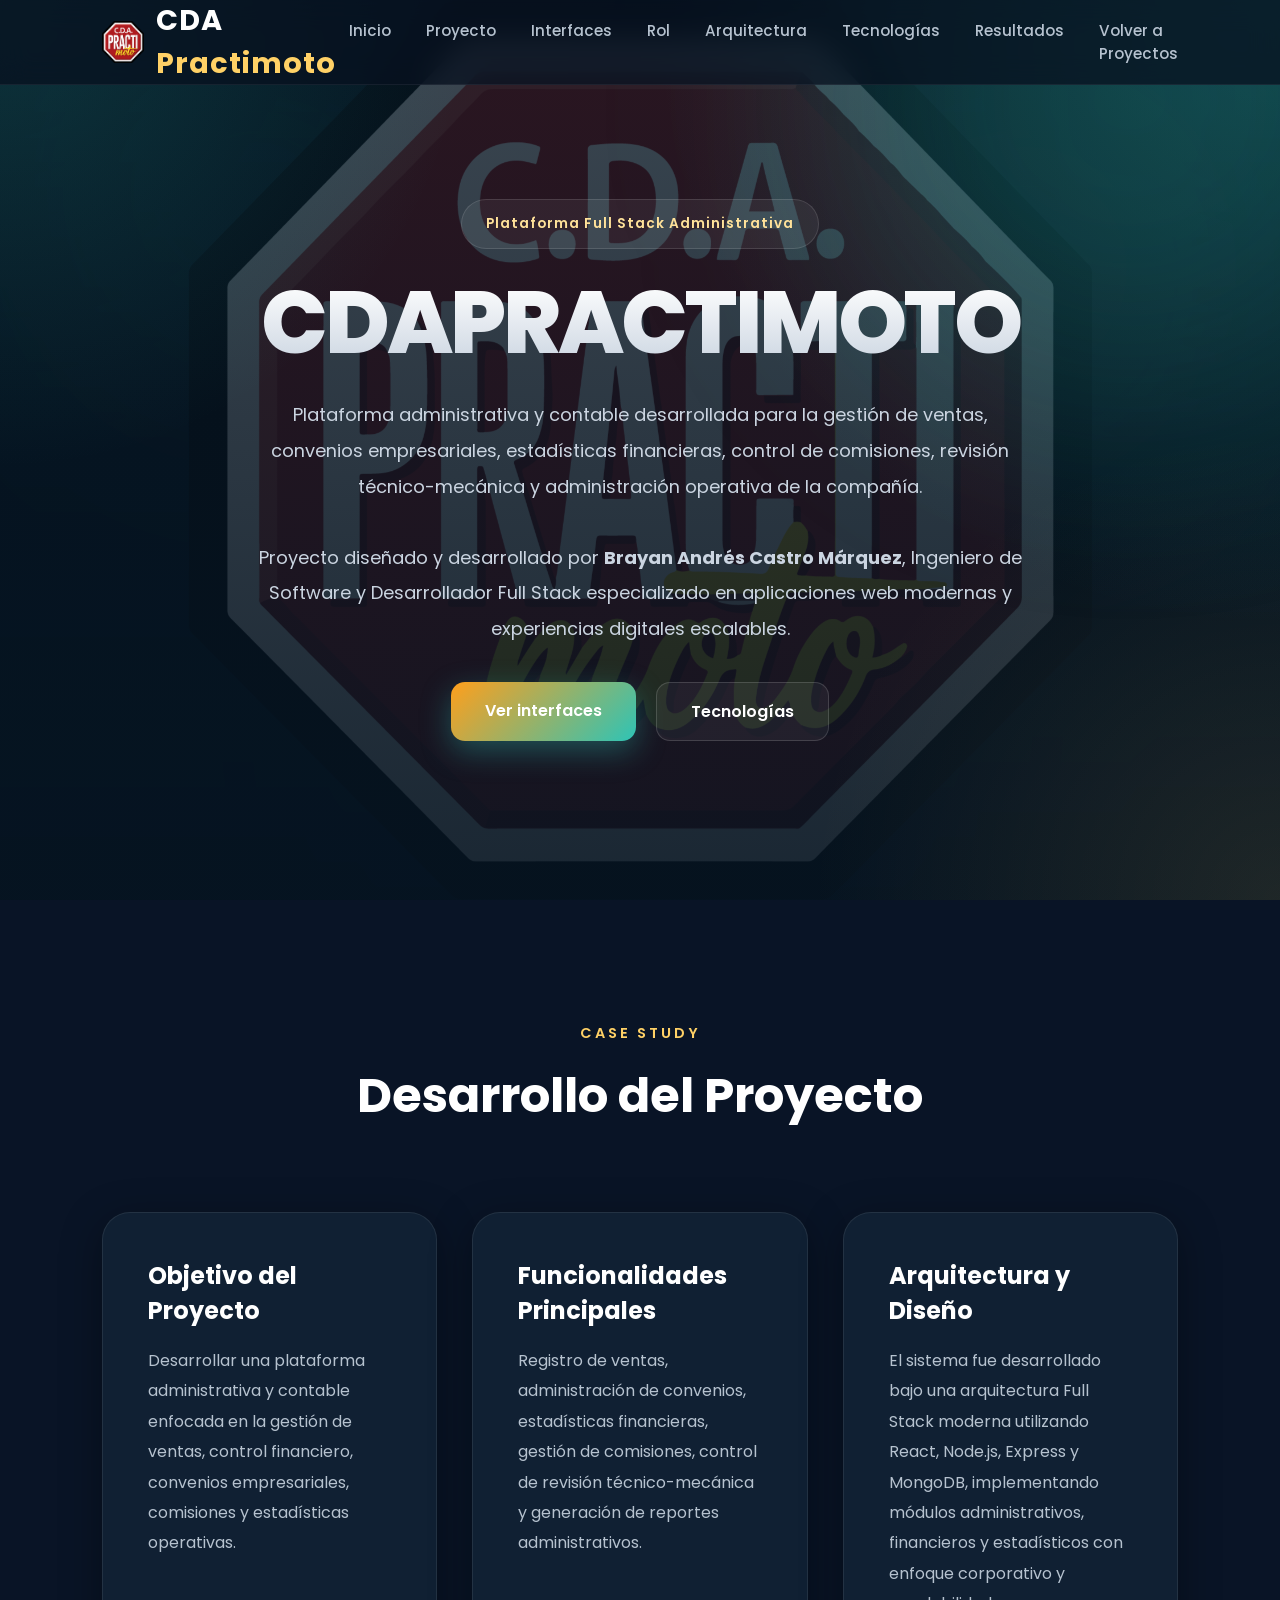
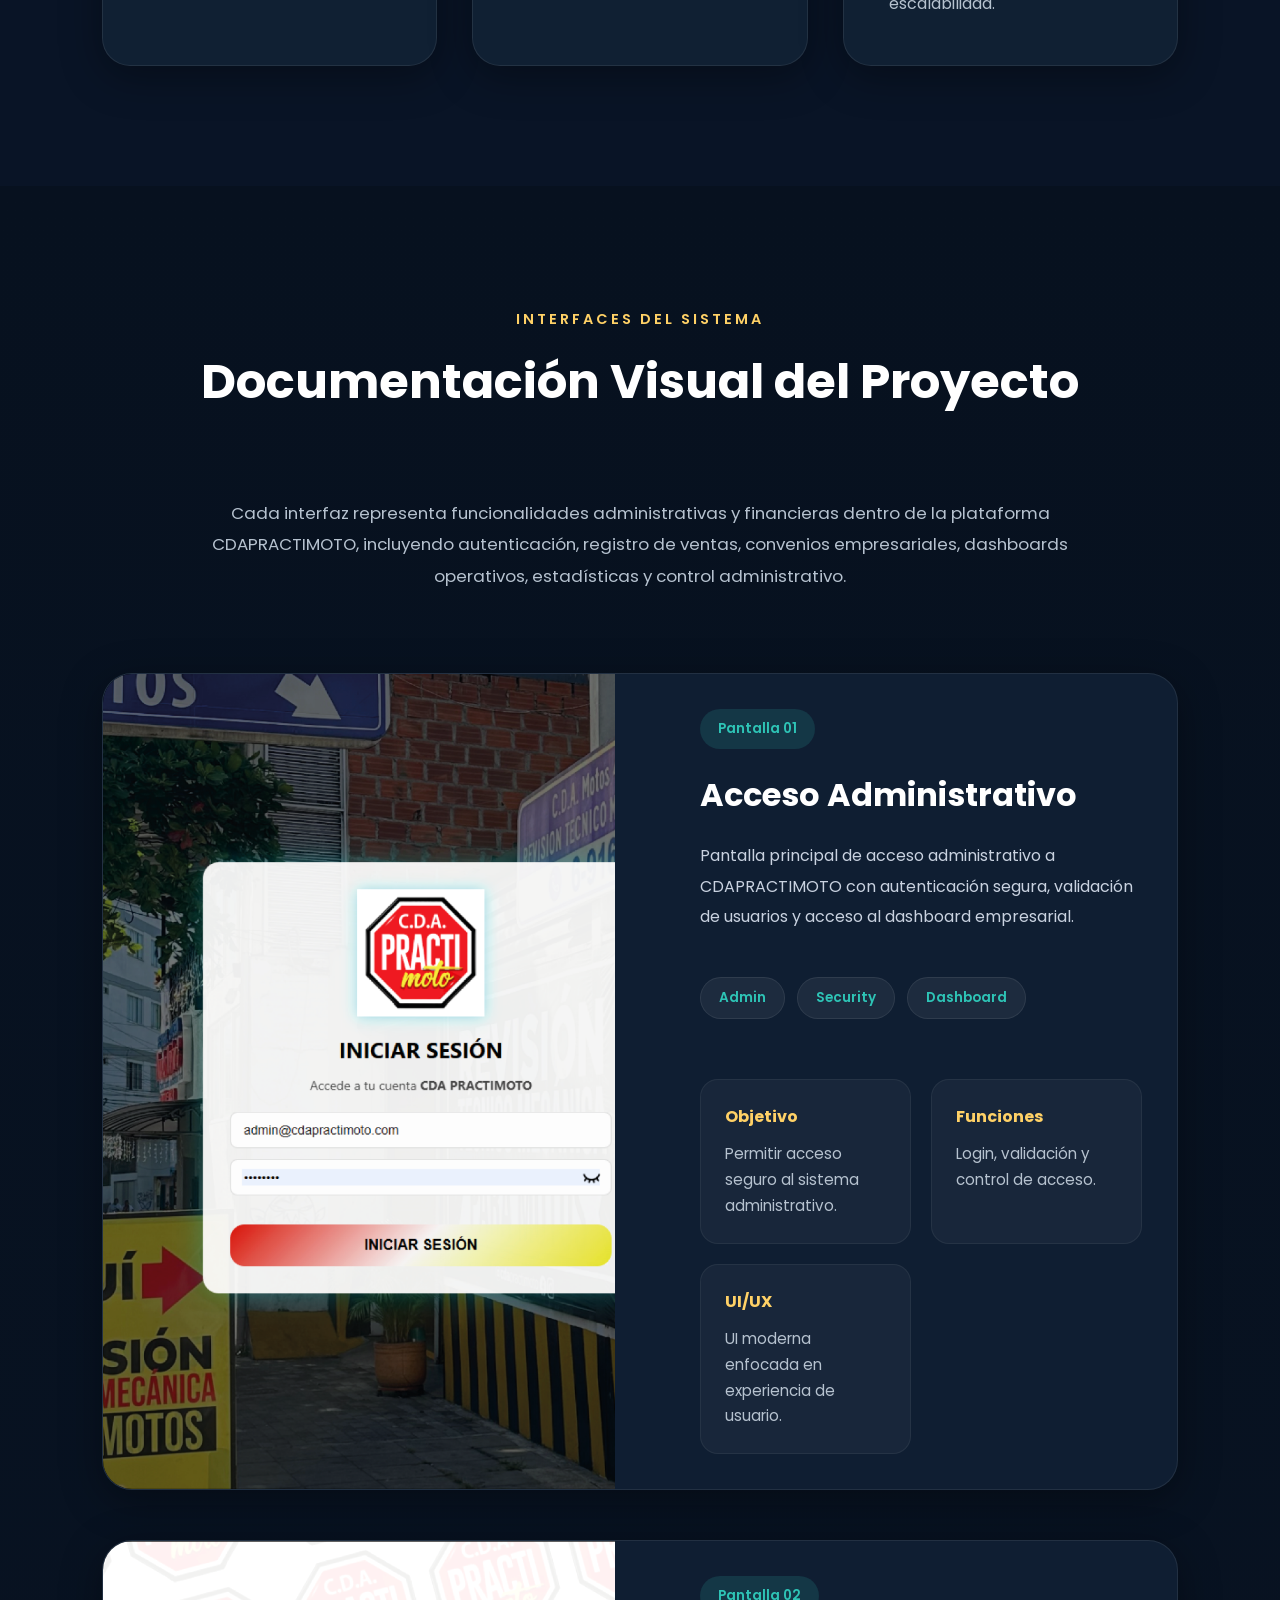
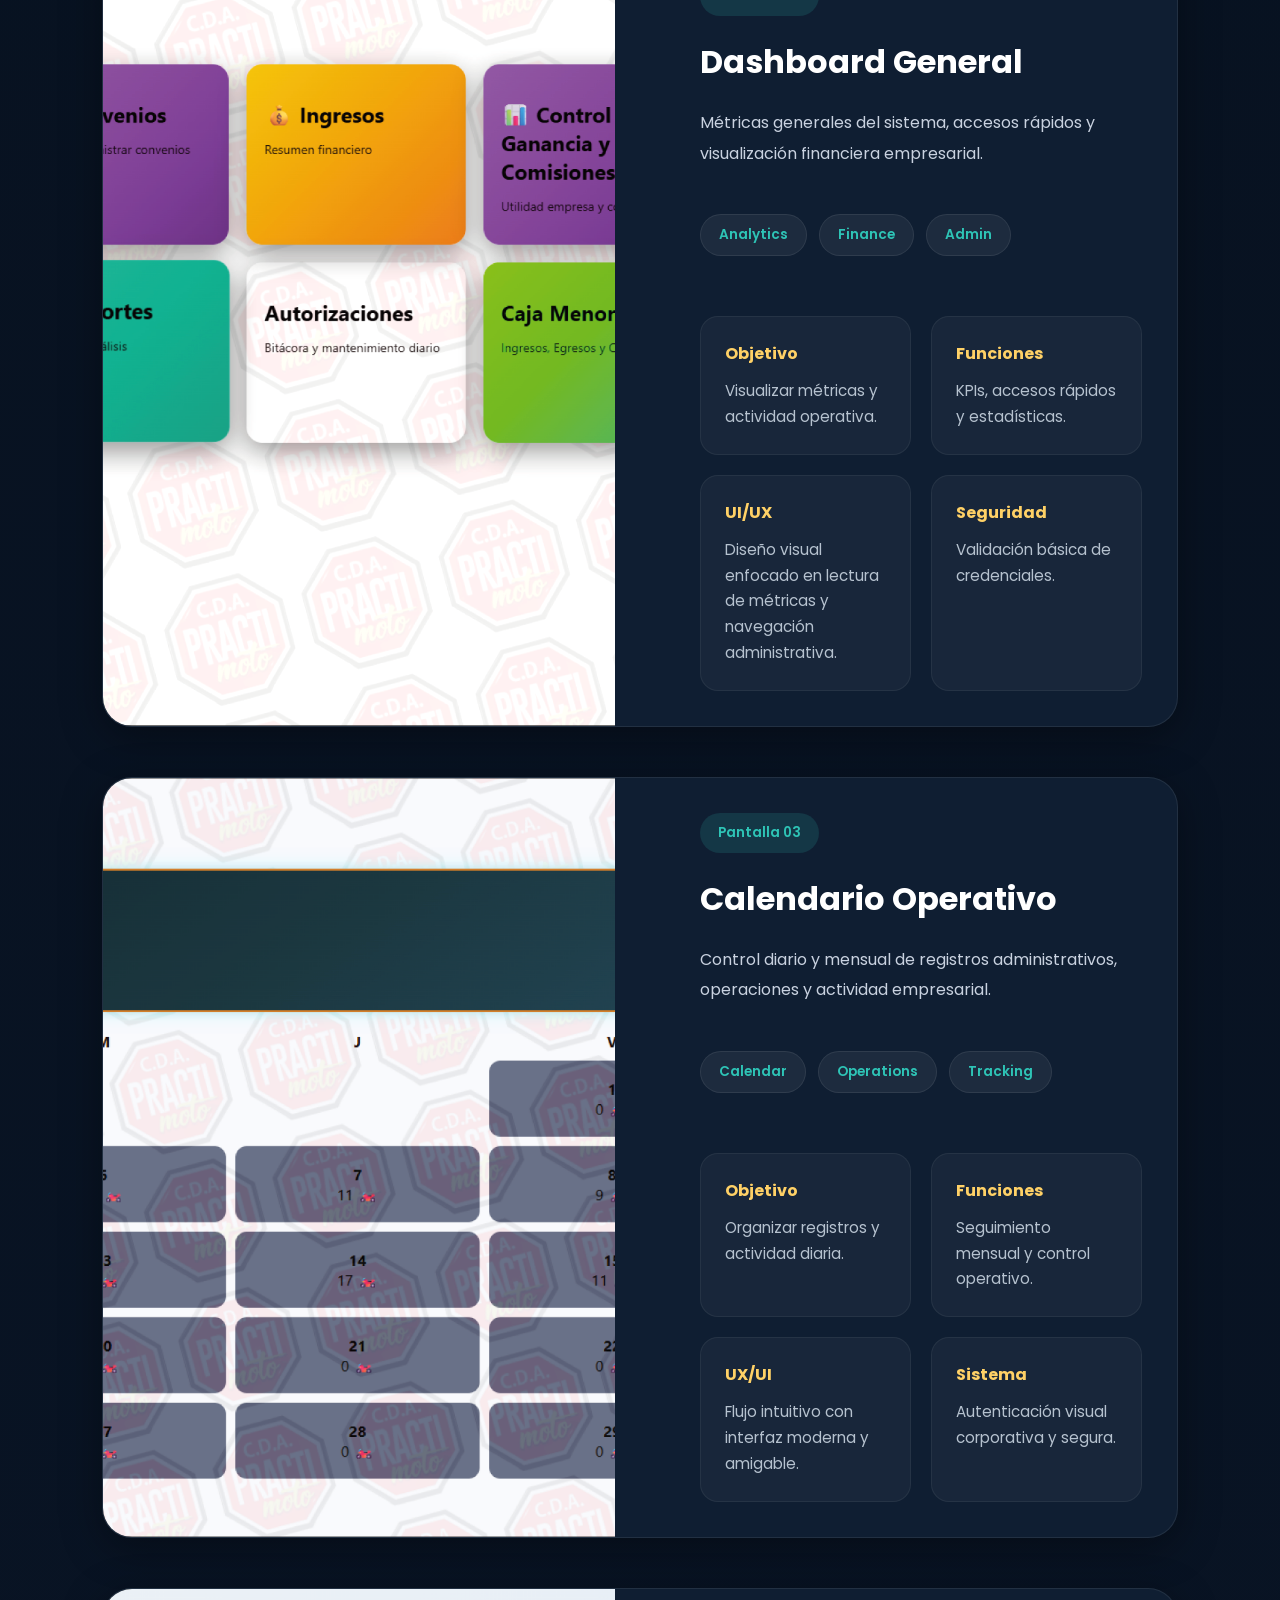
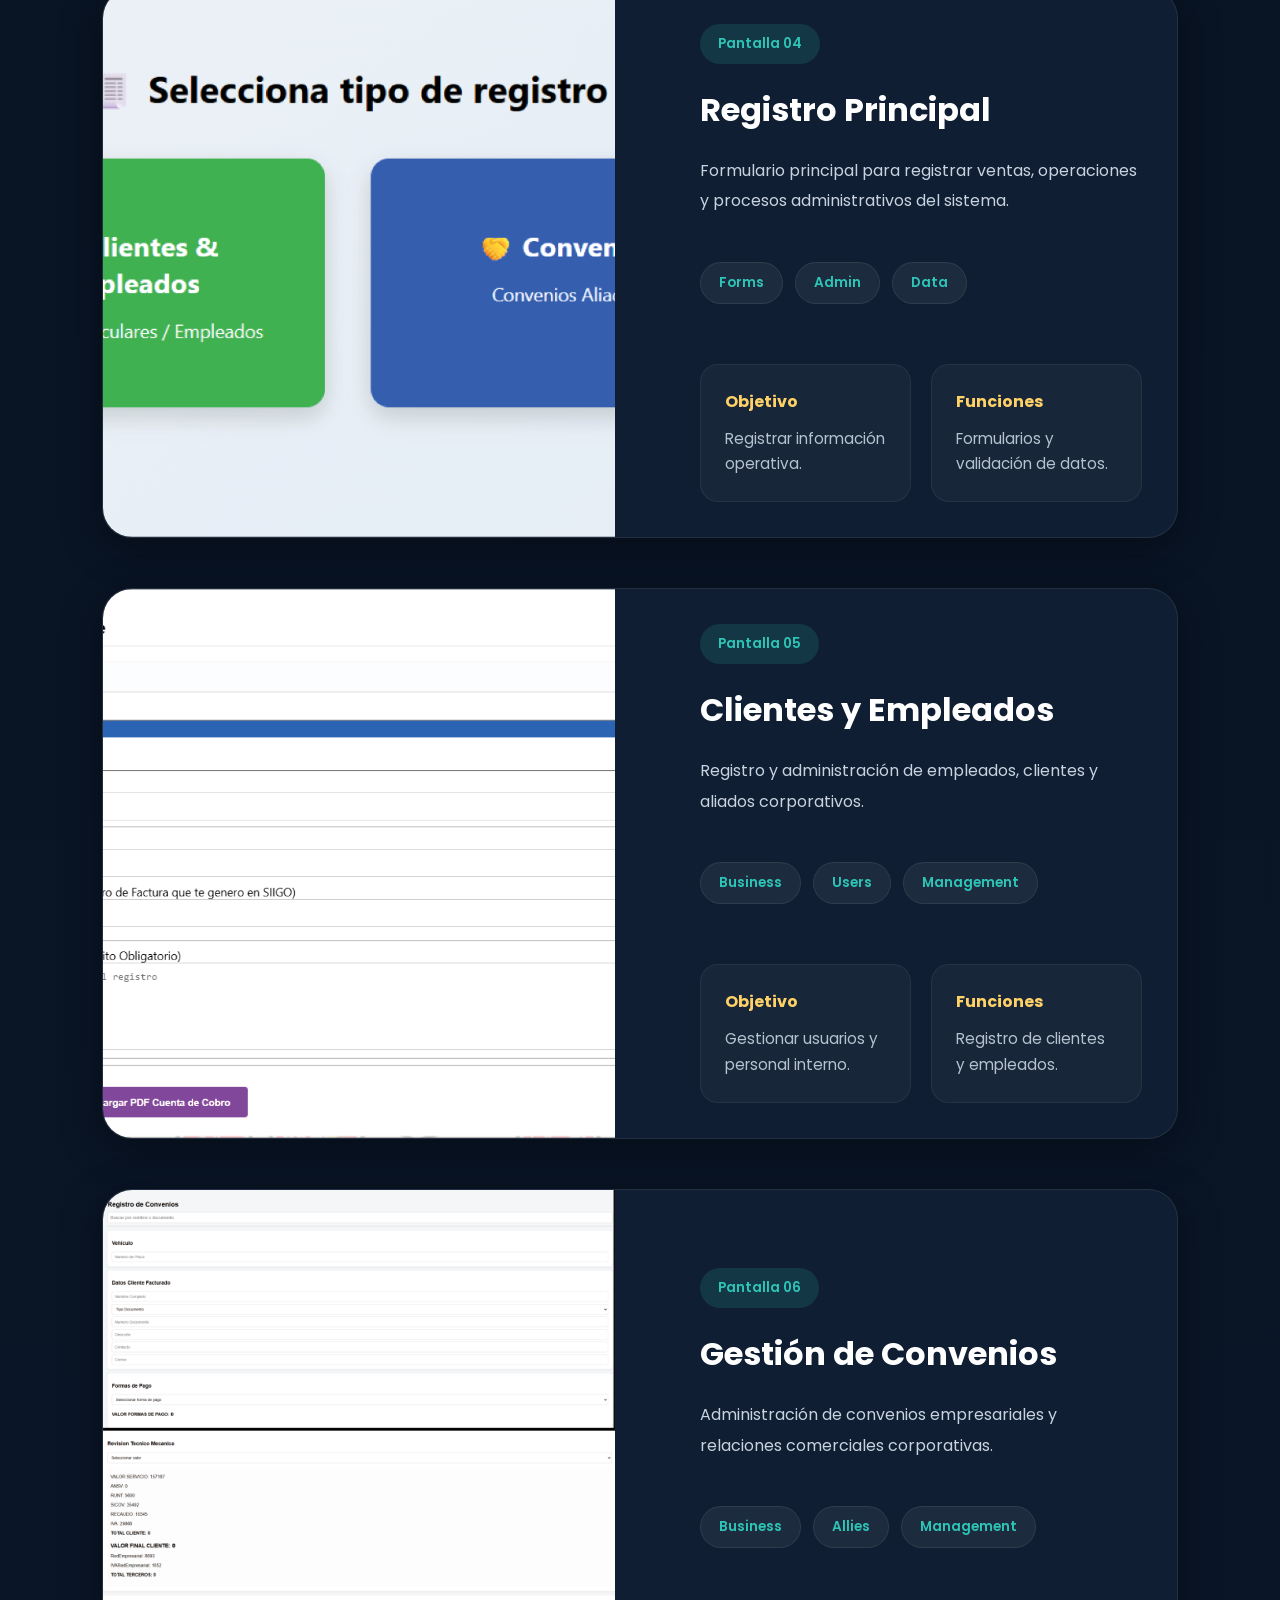
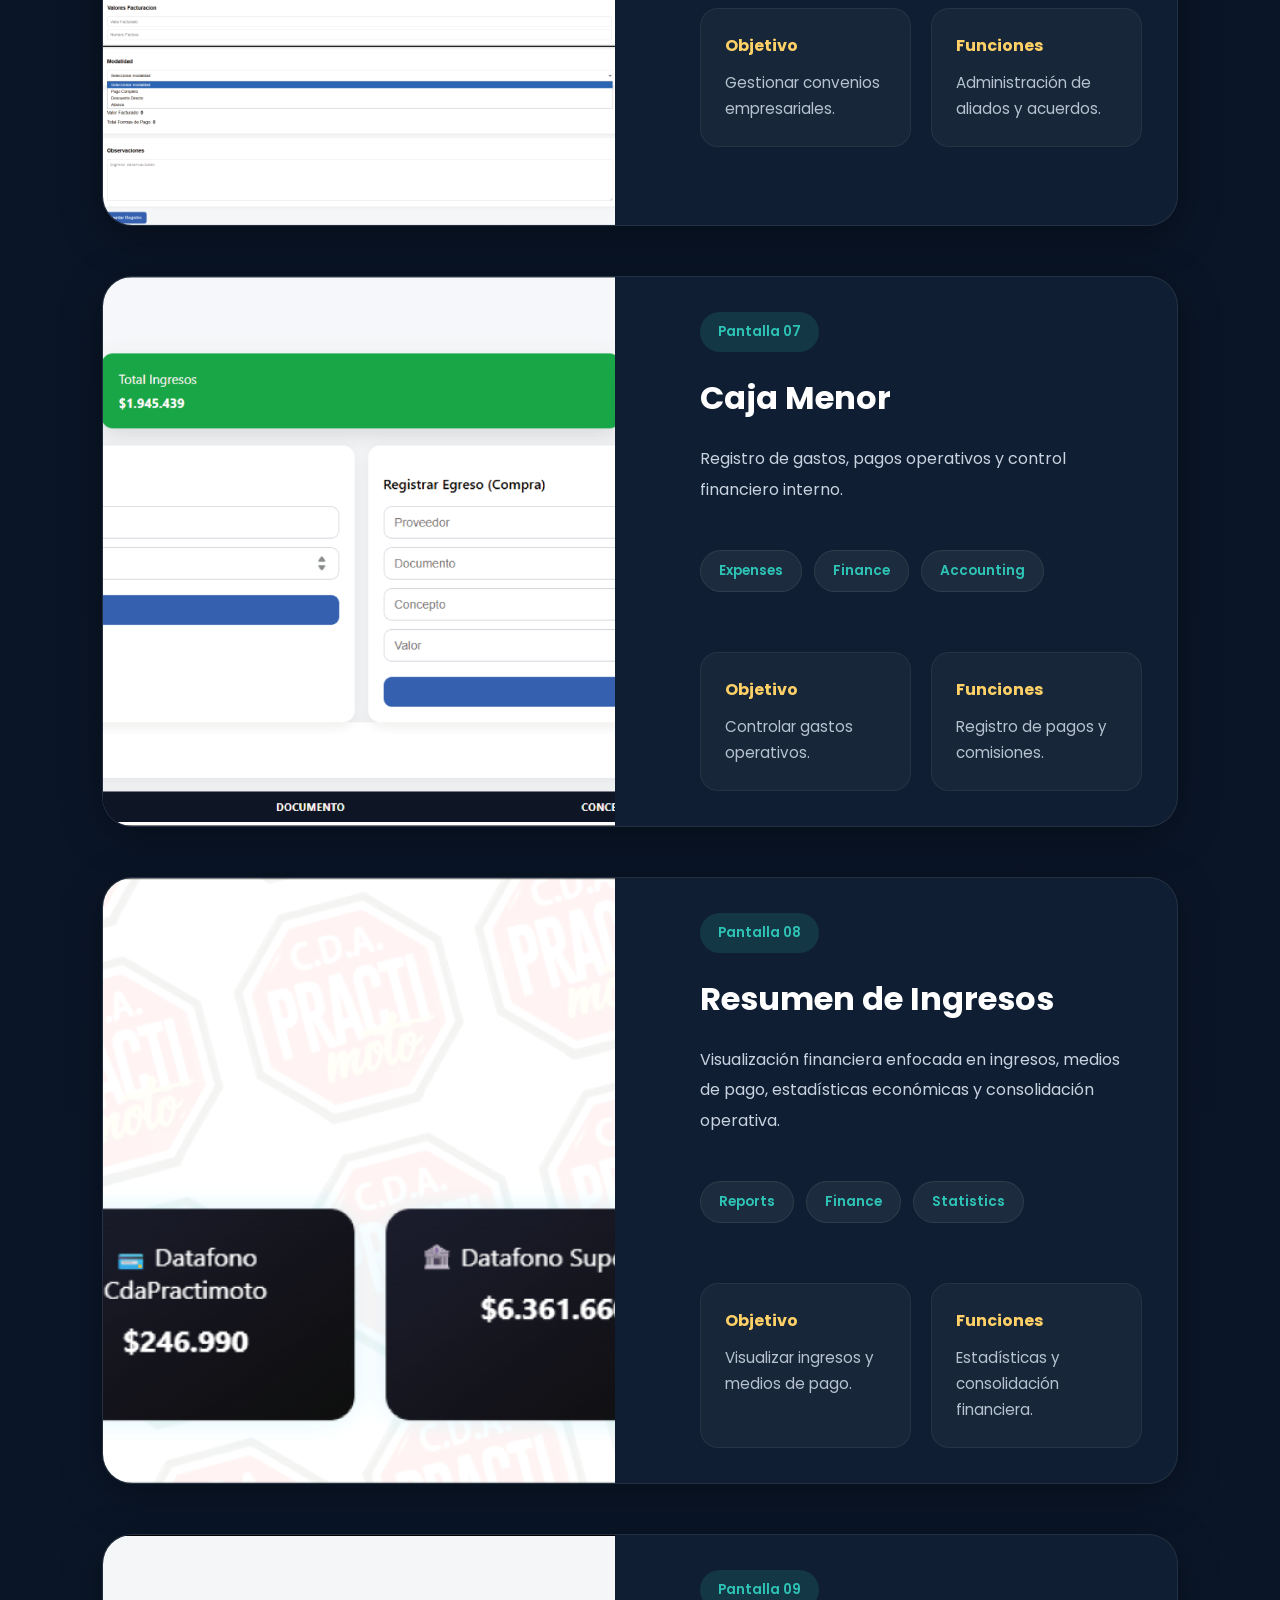
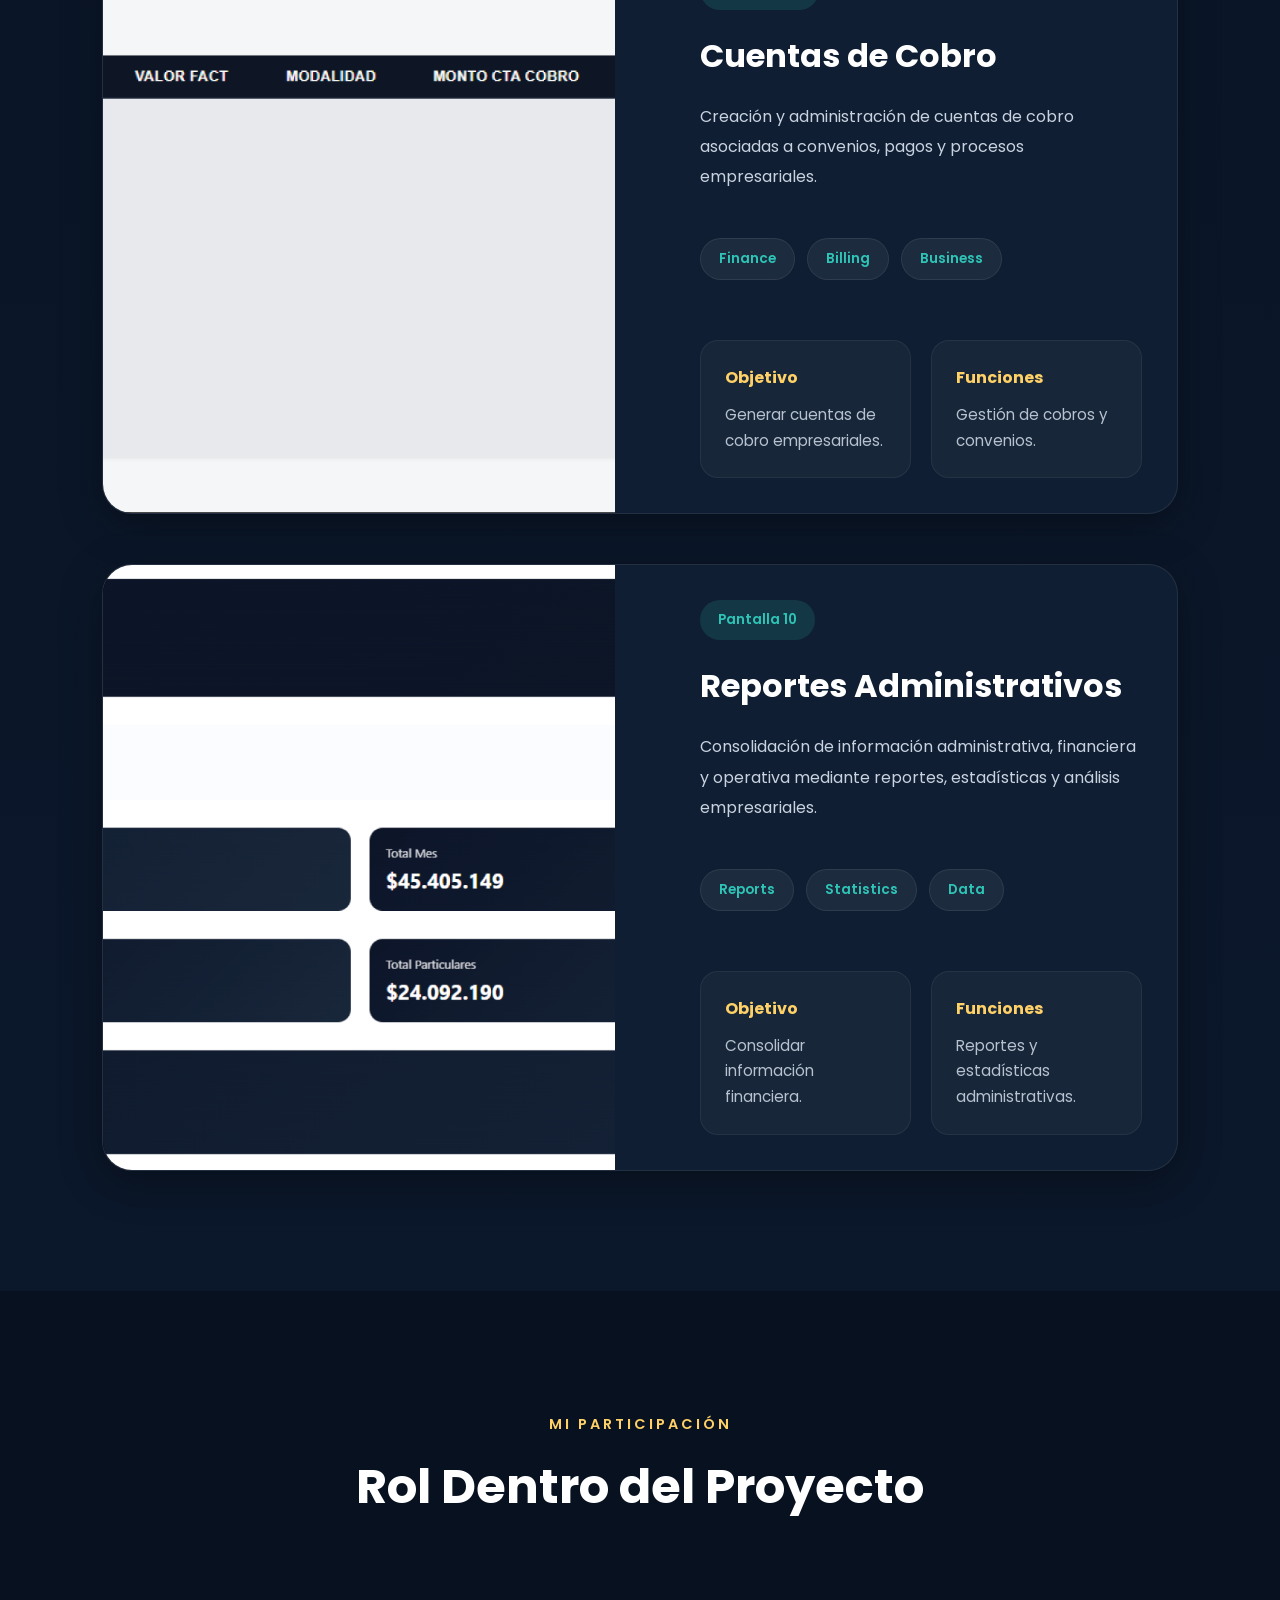
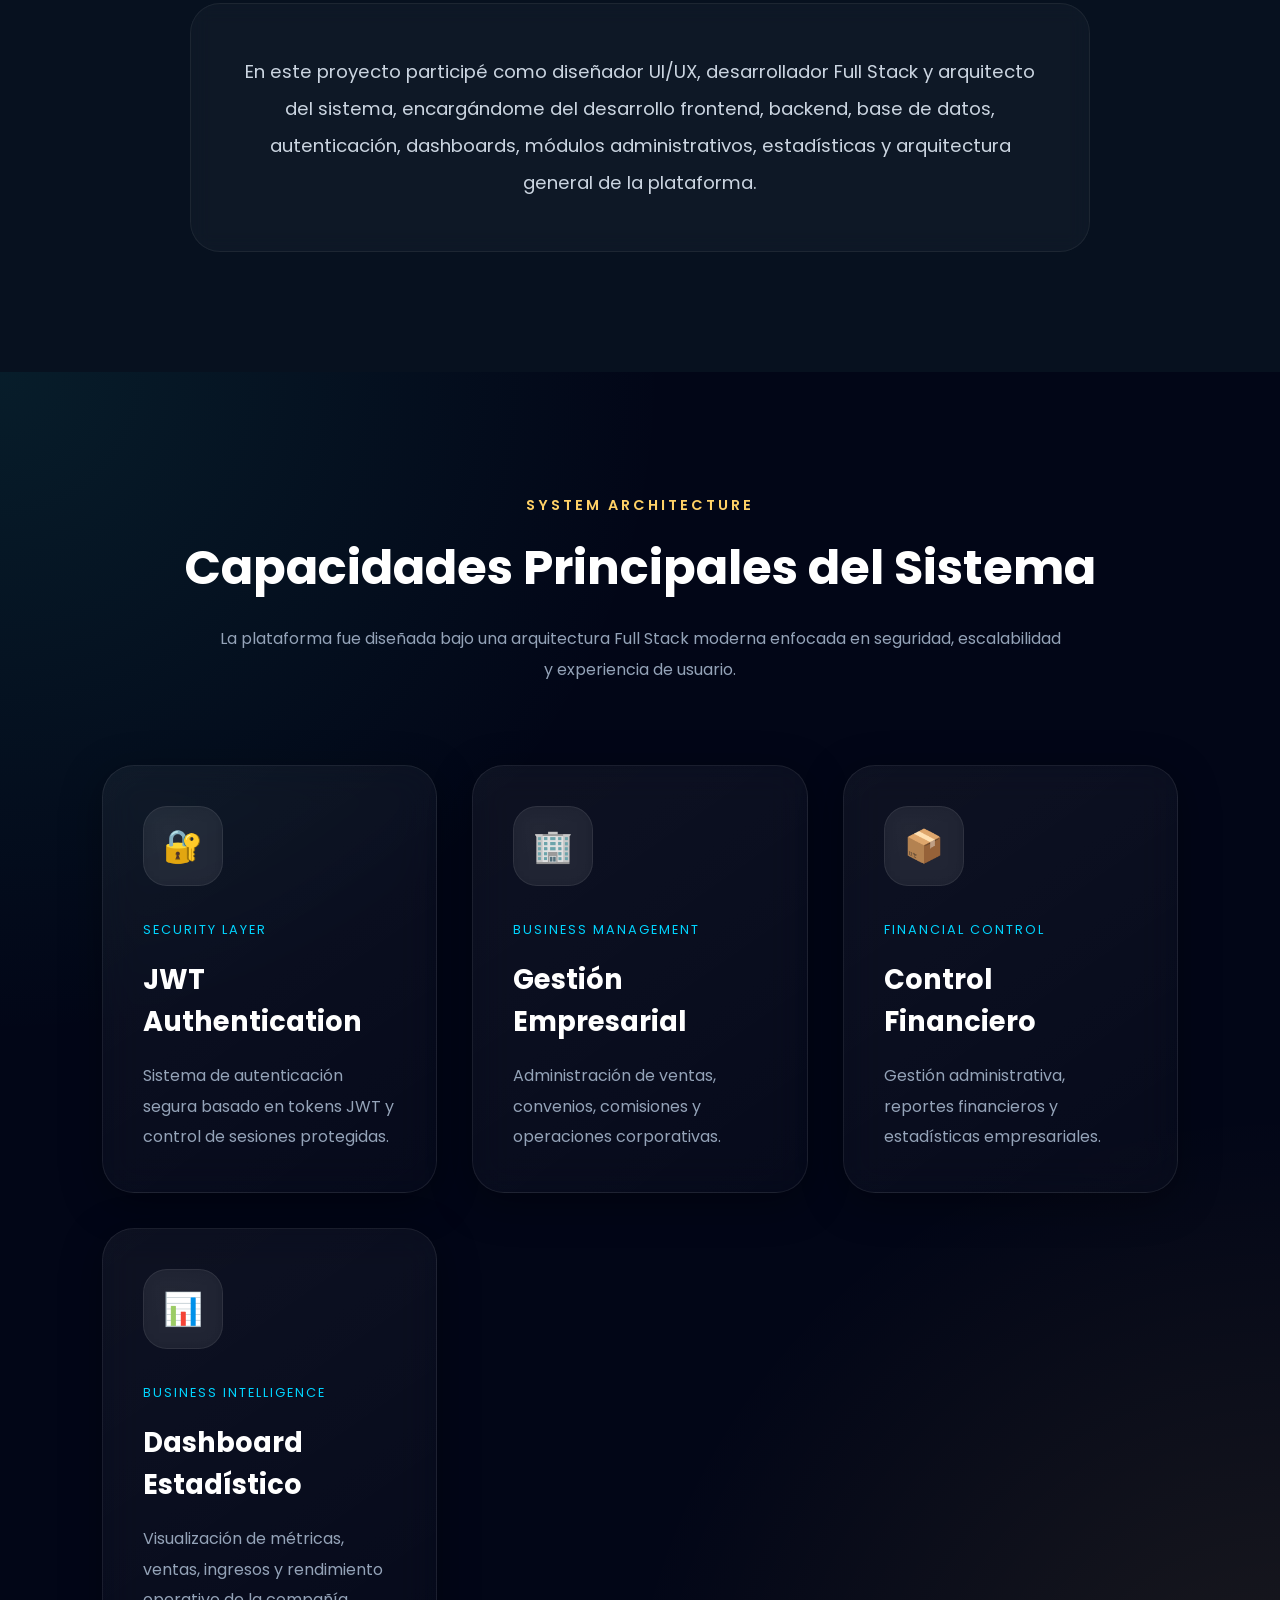
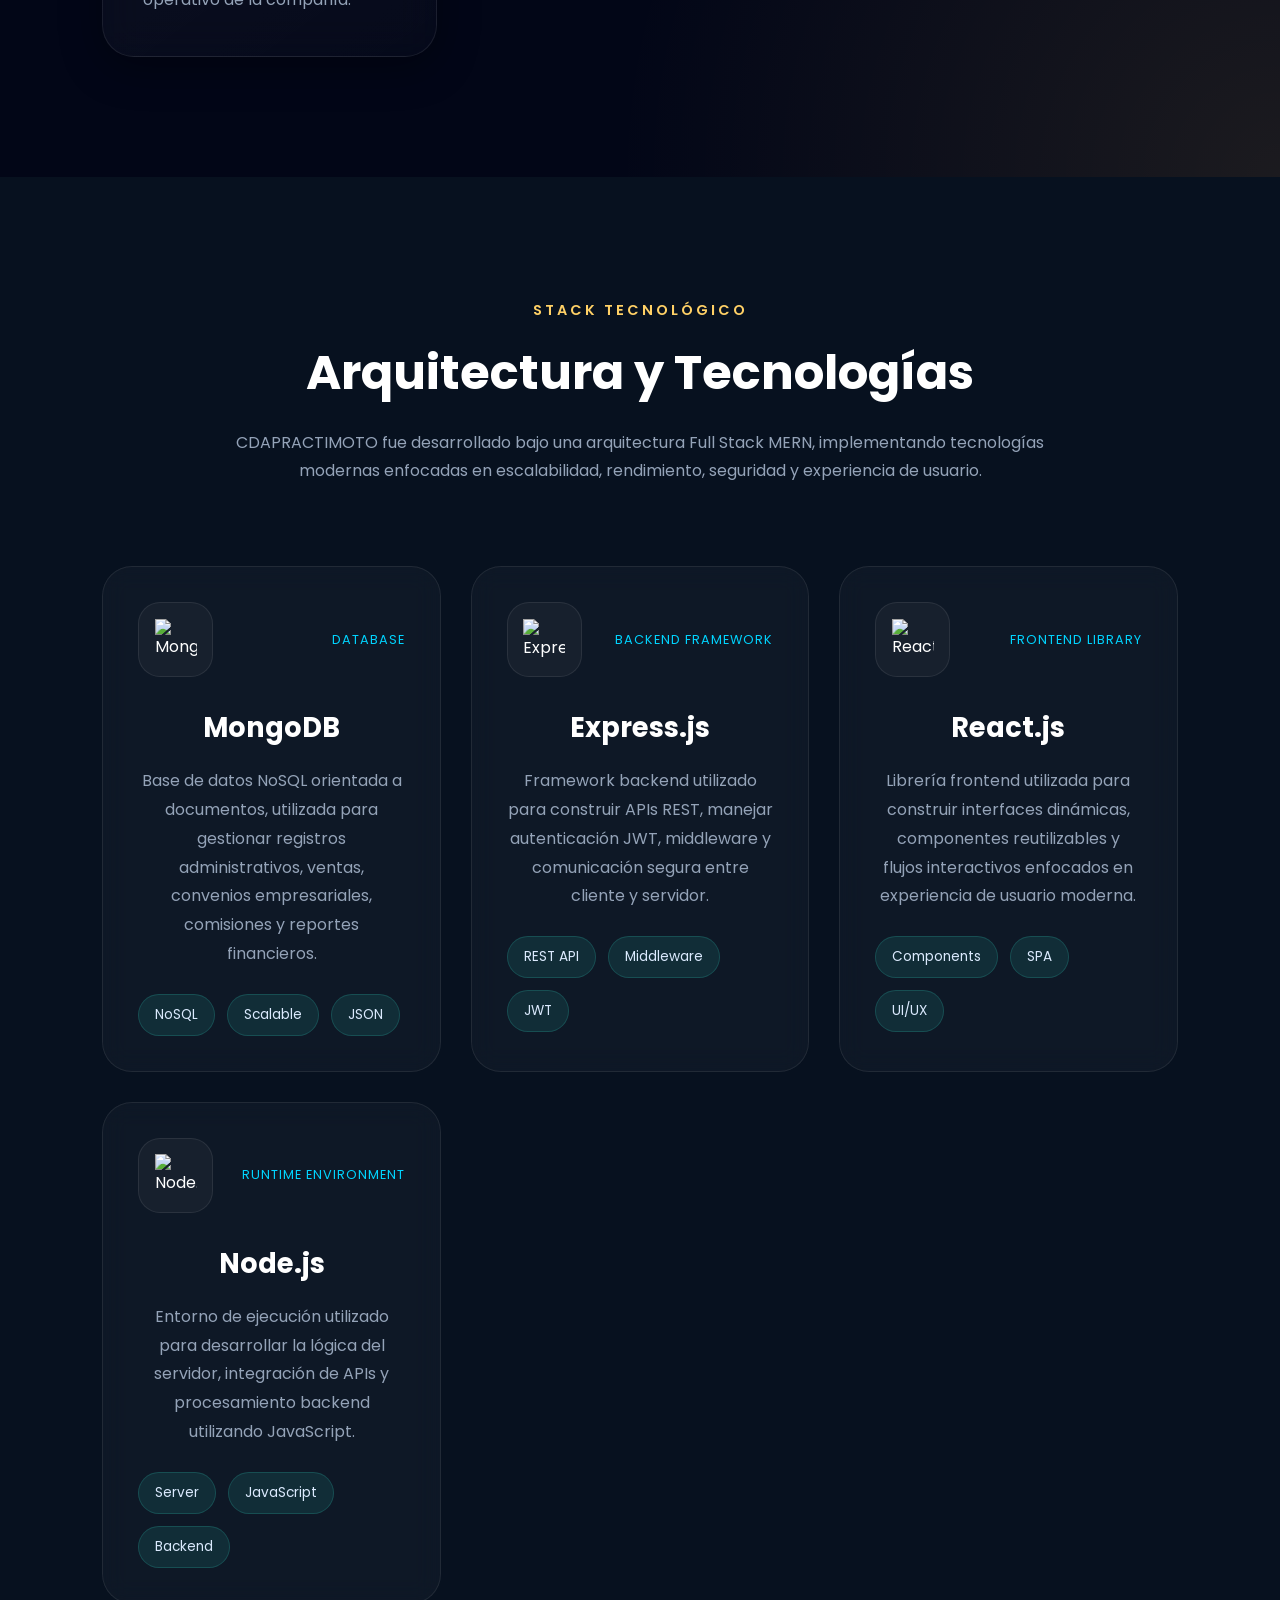
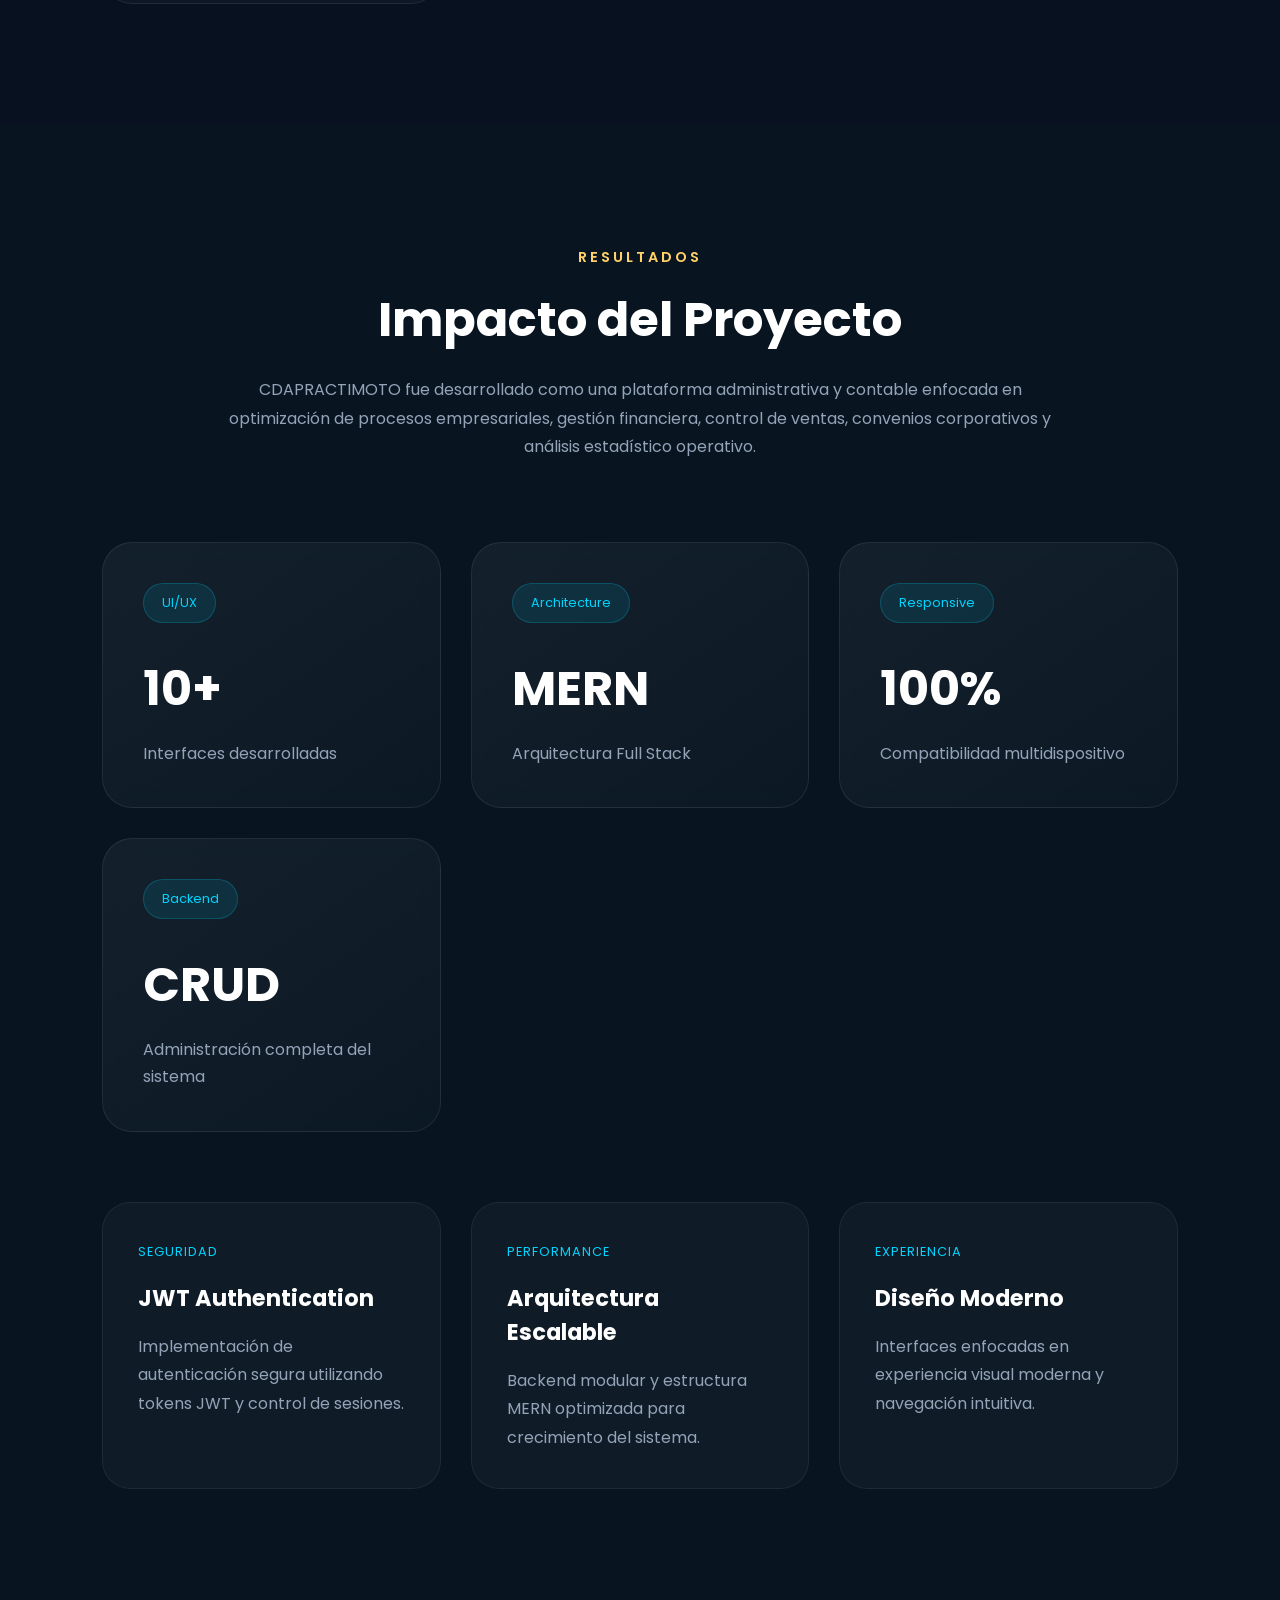
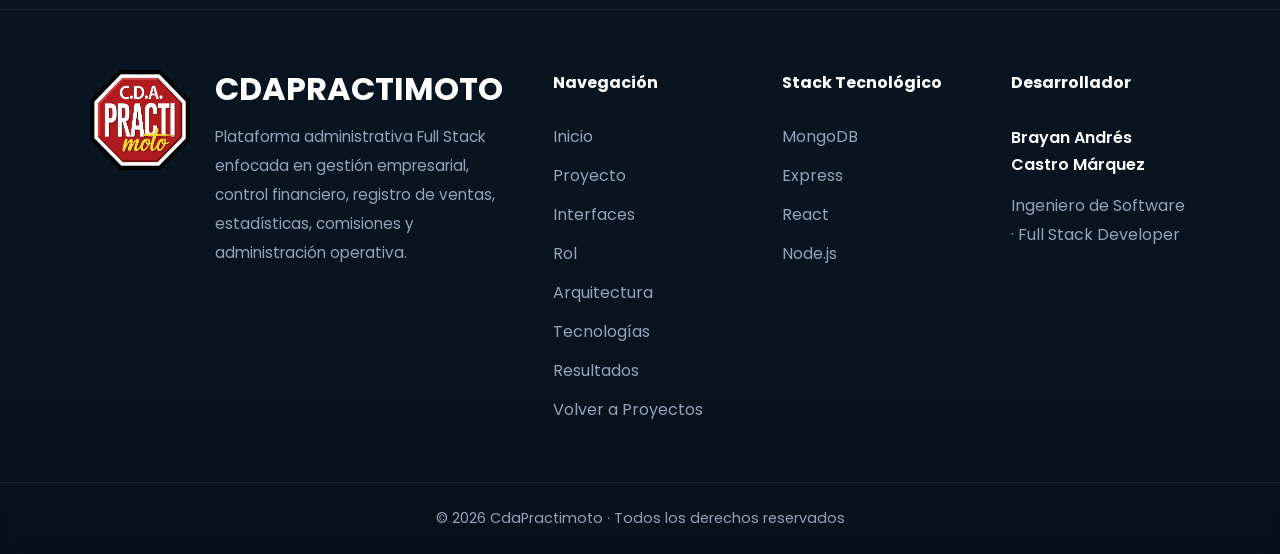
==== projects/cdapractimoto.html @ f295689d "Integrando CdaPractimoto" ====
<!DOCTYPE html>
<html lang="es">

<head>

    <meta charset="UTF-8">
    <meta name="viewport" content="width=device-width, initial-scale=1.0">

    <meta 
        name="description" 
        content="CDAPRACTIMOTO es una plataforma administrativa y contable enfocada en registro de ventas, convenios empresariales, estadísticas, control financiero, comisiones y gestión técnico-mecánica."
    >

    <meta name="theme-color" content="#0f172a">

    <title>CDAPRACTIMOTO | Plataforma Administrativa y Contable</title>

    <!-- GOOGLE FONT -->
    <link rel="preconnect" href="https://fonts.googleapis.com">
    <link rel="preconnect" href="https://fonts.gstatic.com" crossorigin>

    <link href="https://fonts.googleapis.com/css2?family=Poppins:wght@300;400;500;600;700&display=swap"
        rel="stylesheet">

    <!-- CSS -->
    <link rel="stylesheet" href="cdapractimoto.css">

    <link 
        rel="icon" 
        type="image/png" 
        href="/projects/imgCdaPractiMoto/cdapractimoto.png"
    >

</head>

<body>

    <!-- ========================= -->
    <!-- NAVBAR -->
    <!-- ========================= -->

    <header class="navbar">

        <div class="logo">

            <img src="/projects/imgCdaPractiMoto/cdapractimoto.png" alt="CDAPRACTIMOTO Logo">

            <h2>
                CDA
            </h2>

        </div>

        <div class="menu-toggle" id="menuToggle">

            <span></span>
            <span></span>
            <span></span>

        </div>

        <nav class="menu">

            <a href="#inicio">
                Inicio
            </a>

            <a href="#proyecto">
                Proyecto
            </a>

            <a href="#interfaces">
                Interfaces
            </a>

            <a href="#rol">
                Rol
            </a>

            <a href="#arquitectura">
                Arquitectura
            </a>

            <a href="#tecnologias">
                Tecnologías
            </a>

            <a href="#resultados">
                Resultados
            </a>

            <a href="/index.html#proyectos">
                Volver a Proyectos
            </a>

        </nav>



    </header>

    <main>

    <!-- ========================= -->
    <!-- HERO -->
    <!-- ========================= -->

    <section class="hero" id="inicio">

        <div class="hero-overlay"></div>

        <div class="hero-gradient"></div>

        <div class="hero-content reveal active">

            <span class="hero-badge">
                Plataforma Full Stack Administrativa
            </span>

            <h1>
                CDAPRACTIMOTO
            </h1>

            <p>

                Plataforma administrativa y contable desarrollada
                para la gestión de ventas, convenios empresariales,
                estadísticas financieras, control de comisiones,
                revisión técnico-mecánica y administración operativa
                de la compañía.

            </p>

            <p class="hero-author">

                Proyecto diseñado y desarrollado por
                <strong>Brayan Andrés Castro Márquez</strong>,
                Ingeniero de Software y Desarrollador Full Stack especializado
                en aplicaciones web modernas y experiencias digitales escalables.

            </p>

            <div class="hero-buttons">

                <a href="#interfaces" class="btn-primary">
                    Ver interfaces
                </a>

                <a href="#tecnologias" class="btn-secondary">
                    Tecnologías
                </a>

            </div>

        </div>

    </section>

    <!-- ========================= -->
    <!-- ABOUT -->
    <!-- ========================= -->

    <section class="about-project" id="proyecto">

        <div class="section-title">

            <span>
                CASE STUDY
            </span>

            <h2>
                Desarrollo del Proyecto
            </h2>

        </div>

        <div class="about-grid">

            <div class="about-card">

                <h3>
                    Objetivo del Proyecto
                </h3>

                <p>

                    Desarrollar una plataforma administrativa
                    y contable enfocada en la gestión de ventas,
                    control financiero, convenios empresariales,
                    comisiones y estadísticas operativas.

                </p>

            </div>

            <div class="about-card">

                <h3>
                    Funcionalidades Principales
                </h3>

                <p>

                    Registro de ventas, administración de convenios,
                    estadísticas financieras, gestión de comisiones,
                    control de revisión técnico-mecánica
                    y generación de reportes administrativos.

                </p>

            </div>

            <div class="about-card">

                <h3>
                    Arquitectura y Diseño
                </h3>

                <p>

                    El sistema fue desarrollado bajo una arquitectura
                    Full Stack moderna utilizando React, Node.js,
                    Express y MongoDB, implementando módulos
                    administrativos, financieros y estadísticos
                    con enfoque corporativo y escalabilidad.

                </p>

            </div>

        </div>

    </section>

    <!-- ========================= -->
    <!-- PROJECTS -->
    <!-- ========================= -->

    <section class="projects" id="interfaces">

        <div class="section-title">

            <span>
                INTERFACES DEL SISTEMA
            </span>

            <h2>
                Documentación Visual del Proyecto
            </h2>

        </div>

        <p class="projects-subtitle">

            Cada interfaz representa funcionalidades
            administrativas y financieras dentro de la plataforma
            CDAPRACTIMOTO, incluyendo autenticación,
            registro de ventas, convenios empresariales,
            dashboards operativos, estadísticas
            y control administrativo.

        </p>

        <div class="cards-container">

            <!-- CARD -->

            <div class="card">

                <div class="card-image">

                    <img src="/projects/imgCdaPractiMoto/login.png" alt="Login Administrativo">

                </div>

                <div class="card-content">

                    <span class="card-number">
                        Pantalla 01
                    </span>

                    <h3>
                        Acceso Administrativo
                    </h3>

                    <p class="description">

                        Pantalla principal de acceso administrativo
                        a CDAPRACTIMOTO con autenticación segura,
                        validación de usuarios y acceso
                        al dashboard empresarial.

                    </p>

                    <div class="card-tags">

                        <span>Admin</span>
                        <span>Security</span>
                        <span>Dashboard</span>

                    </div>

                    <div class="info-grid">

                        <div class="info-item">

                            <h4>
                                Objetivo
                            </h4>

                            <p>

                                Permitir acceso seguro al sistema administrativo.

                            </p>

                        </div>

                        <div class="info-item">

                            <h4>
                                Funciones
                            </h4>

                            <p>

                                Login, validación y control de acceso.

                            </p>

                        </div>

                        <div class="info-item">

                            <h4>
                                UI/UX
                            </h4>

                            <p>

                                UI moderna enfocada en experiencia de usuario.

                            </p>

                        </div>

                    </div>

                </div>

            </div>

            <!-- CARD -->

            <div class="card">

                <div class="card-image">

                    <img src="/projects/imgCdaPractiMoto/dashboard.png" alt="Dashboard Empresarial">

                </div>

                <div class="card-content">

                    <span class="card-number">
                        Pantalla 02
                    </span>

                    <h3>
                        Dashboard General
                    </h3>

                    <p class="description">

                        Métricas generales del sistema,
                        accesos rápidos y visualización
                        financiera empresarial.

                    </p>

                    <div class="card-tags">

                        <span>Analytics</span>
                        <span>Finance</span>
                        <span>Admin</span>

                    </div>

                    <div class="info-grid">

                        <div class="info-item">

                            <h4>
                                Objetivo
                            </h4>

                            <p>

                                Visualizar métricas y actividad operativa.

                            </p>

                        </div>

                        <div class="info-item">

                            <h4>
                                Funciones
                            </h4>

                            <p>

                                KPIs, accesos rápidos y estadísticas.

                            </p>

                        </div>

                        <div class="info-item">

                            <h4>
                                UI/UX
                            </h4>

                            <p>

                                Diseño visual enfocado
                                en lectura de métricas
                                y navegación administrativa.

                            </p>

                        </div>

                        <div class="info-item">

                            <h4>
                                Seguridad
                            </h4>

                            <p>

                                Validación básica de credenciales.

                            </p>

                        </div>

                    </div>

                </div>

            </div>

            <!-- CARD -->

            <div class="card">

                <div class="card-image">

                    <img src="/projects/imgCdaPractiMoto/calendario.png" alt="Calendario Operativo">

                </div>

                <div class="card-content">

                    <span class="card-number">
                        Pantalla 03
                    </span>

                    <h3>
                        Calendario Operativo
                    </h3>

                    <p class="description">

                        Control diario y mensual
                        de registros administrativos,
                        operaciones y actividad empresarial.

                    </p>

                    <div class="card-tags">

                        <span>Calendar</span>
                        <span>Operations</span>
                        <span>Tracking</span>

                    </div>

                    <div class="info-grid">

                        <div class="info-item">

                            <h4>
                                Objetivo
                            </h4>

                            <p>

                                Organizar registros y actividad diaria.

                            </p>

                        </div>

                        <div class="info-item">

                            <h4>
                                Funciones
                            </h4>

                            <p>

                                Seguimiento mensual y control operativo.

                            </p>

                        </div>

                        <div class="info-item">

                            <h4>
                                UX/UI
                            </h4>

                            <p>

                                Flujo intuitivo con interfaz moderna y amigable.

                            </p>

                        </div>

                        <div class="info-item">

                            <h4>
                                Sistema
                            </h4>

                            <p>

                                Autenticación visual corporativa y segura.

                            </p>

                        </div>

                    </div>

                </div>

            </div>

            <!-- CARD -->

            <div class="card">

                <div class="card-image">

                    <img src="/projects/imgCdaPractiMoto/registro.png" alt="Registro Principal">

                </div>

                <div class="card-content">

                    <span class="card-number">
                        Pantalla 04
                    </span>

                    <h3>
                        Registro Principal
                    </h3>

                    <p class="description">

                        Formulario principal para registrar
                        ventas, operaciones y procesos
                        administrativos del sistema.

                    </p>

                    <div class="card-tags">

                        <span>Forms</span>
                        <span>Admin</span>
                        <span>Data</span>

                    </div>

                    <div class="info-grid">

                        <div class="info-item">

                            <h4>
                                Objetivo
                            </h4>

                            <p>
                                Registrar información operativa.
                            </p>

                        </div>

                        <div class="info-item">

                            <h4>
                                Funciones
                            </h4>

                            <p>
                                Formularios y validación de datos.
                            </p>

                        </div>

                    </div>

                </div>

            </div>

            <!-- CARD 05 -->

            <div class="card">

                <div class="card-image">

                    <img src="/projects/imgCdaPractiMoto/registro-cliente+empleados.png" alt="Clientes y Empleados">

                </div>

                <div class="card-content">

                    <span class="card-number">
                        Pantalla 05
                    </span>

                    <h3>
                        Clientes y Empleados
                    </h3>

                    <p class="description">

                        Registro y administración
                        de empleados, clientes
                        y aliados corporativos.

                    </p>

                    <div class="card-tags">

                        <span>Business</span>
                        <span>Users</span>
                        <span>Management</span>

                    </div>

                    <div class="info-grid">

                        <div class="info-item">

                            <h4>
                                Objetivo
                            </h4>

                            <p>
                                Gestionar usuarios y personal interno.
                            </p>

                        </div>

                        <div class="info-item">

                            <h4>
                                Funciones
                            </h4>

                            <p>
                                Registro de clientes y empleados.
                            </p>

                        </div>

                    </div>

                </div>

            </div>

            <!-- CARD 06 -->

            <div class="card">

                <div class="card-image">

                    <img src="/projects/imgCdaPractiMoto/registro-convenios.png" alt="Gestión de Convenios">

                </div>

                <div class="card-content">

                    <span class="card-number">
                        Pantalla 06
                    </span>

                    <h3>
                        Gestión de Convenios
                    </h3>

                    <p class="description">

                        Administración de convenios
                        empresariales y relaciones
                        comerciales corporativas.

                    </p>

                    <div class="card-tags">

                        <span>Business</span>
                        <span>Allies</span>
                        <span>Management</span>

                    </div>

                    <div class="info-grid">

                        <div class="info-item">

                            <h4>
                                Objetivo
                            </h4>

                            <p>
                                Gestionar convenios empresariales.
                            </p>

                        </div>

                        <div class="info-item">

                            <h4>
                                Funciones
                            </h4>

                            <p>
                                Administración de aliados y acuerdos.
                            </p>

                        </div>

                    </div>

                </div>

            </div>

            <!-- CARD 07 -->

            <div class="card">

                <div class="card-image">

                    <img src="/projects/imgCdaPractiMoto/cajamenor.png" alt="Caja Menor">

                </div>

                <div class="card-content">

                    <span class="card-number">
                        Pantalla 07
                    </span>

                    <h3>
                        Caja Menor
                    </h3>

                    <p class="description">

                        Registro de gastos,
                        pagos operativos y control
                        financiero interno.


                    </p>

                    <div class="card-tags">

                        <span>Expenses</span>
                        <span>Finance</span>
                        <span>Accounting</span>

                    </div>

                    <div class="info-grid">

                        <div class="info-item">

                            <h4>
                                Objetivo
                            </h4>

                            <p>
                                Controlar gastos operativos.
                            </p>

                        </div>

                        <div class="info-item">

                            <h4>
                                Funciones
                            </h4>

                            <p>
                                Registro de pagos y comisiones.
                            </p>

                        </div>

                    </div>

                </div>

            </div>

            <!-- CARD 08 -->

            <div class="card">

                <div class="card-image">

                    <img src="/projects/imgCdaPractiMoto/resumen-ingresos.png" alt="Resumen de Ingresos">

                </div>

                <div class="card-content">

                    <span class="card-number">
                        Pantalla 08
                    </span>

                    <h3>
                        Resumen de Ingresos
                    </h3>

                    <p class="description">

                        Visualización financiera enfocada
                        en ingresos, medios de pago,
                        estadísticas económicas
                        y consolidación operativa.

                    </p>

                    <div class="card-tags">

                        <span>Reports</span>
                        <span>Finance</span>
                        <span>Statistics</span>

                    </div>

                    <div class="info-grid">

                        <div class="info-item">

                            <h4>
                                Objetivo
                            </h4>

                            <p>
                                Visualizar ingresos y medios de pago.
                            </p>

                        </div>

                        <div class="info-item">

                            <h4>
                                Funciones
                            </h4>

                            <p>
                                Estadísticas y consolidación financiera.
                            </p>

                        </div>

                    </div>

                </div>

            </div>

            <!-- CARD 09 -->

            <div class="card">

                <div class="card-image">

                    <img src="/projects/imgCdaPractiMoto/registro-cuentasdecobro.png" alt="Cuentas de Cobro">

                </div>

                <div class="card-content">

                    <span class="card-number">
                        Pantalla 09
                    </span>

                    <h3>
                        Cuentas de Cobro
                    </h3>

                    <p class="description">

                        Creación y administración
                        de cuentas de cobro
                        asociadas a convenios,
                        pagos y procesos empresariales.

                    </p>

                    <div class="card-tags">

                        <span>Finance</span>
                        <span>Billing</span>
                        <span>Business</span>

                    </div>

                    <div class="info-grid">

                        <div class="info-item">

                            <h4>
                                Objetivo
                            </h4>

                            <p>
                                Generar cuentas de cobro empresariales.
                            </p>

                        </div>

                        <div class="info-item">

                            <h4>
                                Funciones
                            </h4>

                            <p>
                                Gestión de cobros y convenios.
                            </p>

                        </div>

                    </div>

                </div>

            </div>

            <!-- CARD 10 -->

            <div class="card">

                <div class="card-image">

                    <img src="/projects/imgCdaPractiMoto/reporte-contable.png" alt="Reporte Contable">

                </div>

                <div class="card-content">

                    <span class="card-number">
                        Pantalla 10
                    </span>

                    <h3>
                        Reportes Administrativos
                    </h3>

                    <p class="description">

                        Consolidación de información
                        administrativa, financiera
                        y operativa mediante reportes,
                        estadísticas y análisis empresariales.

                    </p>

                    <div class="card-tags">

                        <span>Reports</span>
                        <span>Statistics</span>
                        <span>Data</span>

                    </div>

                    <div class="info-grid">

                        <div class="info-item">

                            <h4>
                                Objetivo
                            </h4>

                            <p>
                                Consolidar información financiera.
                            </p>

                        </div>

                        <div class="info-item">

                            <h4>
                                Funciones
                            </h4>

                            <p>
                                Reportes y estadísticas administrativas.
                            </p>

                        </div>

                    </div>

                </div>

            </div>

        </div>

    </section>

    <!-- ========================= -->
    <!-- ROLE -->
    <!-- ========================= -->

    <section class="role-section" id="rol">

        <div class="section-title">

            <span>
                MI PARTICIPACIÓN
            </span>

            <h2>
                Rol Dentro del Proyecto
            </h2>

        </div>

        <div class="role-content">

            <p>

                En este proyecto participé como diseñador UI/UX,
                desarrollador Full Stack y arquitecto del sistema,
                encargándome del desarrollo frontend, backend,
                base de datos, autenticación, dashboards,
                módulos administrativos, estadísticas
                y arquitectura general de la plataforma.

            </p>

        </div>

    </section>

    <!-- ========================= -->
<!-- SYSTEM ARCHITECTURE -->
<!-- ========================= -->

<section class="architecture-section" id="arquitectura">

    <div class="section-title">

        <span>
            SYSTEM ARCHITECTURE
        </span>

        <h2>
            Capacidades Principales del Sistema
        </h2>

        <p class="architecture-subtitle">

            La plataforma fue diseñada bajo una arquitectura
            Full Stack moderna enfocada en seguridad,
            escalabilidad y experiencia de usuario.

        </p>

    </div>

    <div class="architecture-grid">

        <!-- CARD -->

        <div class="architecture-card">

            <div class="architecture-icon">
                🔐
            </div>

            <div class="architecture-content">

                <span>
                    Security Layer
                </span>

                <h3>
                    JWT Authentication
                </h3>

                <p>

                    Sistema de autenticación segura basado
                    en tokens JWT y control de sesiones protegidas.

                </p>

            </div>

        </div>

        <!-- CARD -->

        <div class="architecture-card">

            <div class="architecture-icon">
                🏢
            </div>

            <div class="architecture-content">

                <span>
                    Business Management
                </span>

                <h3>
                    Gestión Empresarial
                </h3>

                <p>

                    Administración de ventas,
                    convenios, comisiones
                    y operaciones corporativas.

                </p>

            </div>

        </div>

        <!-- CARD -->

        <div class="architecture-card">

            <div class="architecture-icon">
                📦
            </div>

            <div class="architecture-content">

                <span>
                    Financial Control
                </span>

                <h3>
                    Control Financiero
                </h3>

                <p>

                    Gestión administrativa,
                    reportes financieros
                    y estadísticas empresariales.

                </p>

            </div>

        </div>

        <!-- CARD -->

        <div class="architecture-card">

            <div class="architecture-icon">
                📊
            </div>

            <div class="architecture-content">

                <span>
                    Business Intelligence
                </span>

                <h3>
                    Dashboard Estadístico
                </h3>

                <p>

                    Visualización de métricas,
                    ventas, ingresos y rendimiento
                    operativo de la compañía.

                </p>

            </div>

        </div>

    </div>

</section>

<!-- ========================= -->
<!-- TECHNOLOGIES -->
<!-- ========================= -->

<section class="technologies" id="tecnologias">

    <div class="section-title">

        <span>
            STACK TECNOLÓGICO
        </span>

        <h2>
            Arquitectura y Tecnologías
        </h2>

        <p class="tech-subtitle">

            CDAPRACTIMOTO fue desarrollado bajo una arquitectura
            Full Stack MERN, implementando tecnologías modernas
            enfocadas en escalabilidad, rendimiento,
            seguridad y experiencia de usuario.

        </p>

    </div>

    <div class="tech-grid">

        <!-- MongoDB -->

        <div class="tech-card">

            <div class="tech-top">

                <div class="tech-logo mongodb">

                    <img 
                        src="https://cdn.simpleicons.org/mongodb/47A248" 
                        alt="MongoDB"
                    >

                </div>

                <span class="tech-type">
                    Database
                </span>

            </div>

            <h3>
                MongoDB
            </h3>

            <p>

                Base de datos NoSQL orientada a documentos,
                utilizada para gestionar registros administrativos,
                ventas, convenios empresariales,
                comisiones y reportes financieros.

            </p>

            <div class="tech-tags">

                <span>NoSQL</span>
                <span>Scalable</span>
                <span>JSON</span>

            </div>

        </div>

        <!-- Express -->

        <div class="tech-card">

            <div class="tech-top">

                <div class="tech-logo express">

                    <img 
                        src="https://cdn.simpleicons.org/express/ffffff" 
                        alt="Express"
                    >

                </div>

                <span class="tech-type">
                    Backend Framework
                </span>

            </div>

            <h3>
                Express.js
            </h3>

            <p>

                Framework backend utilizado para construir APIs REST,
                manejar autenticación JWT,
                middleware y comunicación segura
                entre cliente y servidor.

            </p>

            <div class="tech-tags">

                <span>REST API</span>
                <span>Middleware</span>
                <span>JWT</span>

            </div>

        </div>

        <!-- React -->

        <div class="tech-card">

            <div class="tech-top">

                <div class="tech-logo react">

                    <img 
                        src="https://cdn.simpleicons.org/react/61DAFB" 
                        alt="React"
                    >

                </div>

                <span class="tech-type">
                    Frontend Library
                </span>

            </div>

            <h3>
                React.js
            </h3>

            <p>

                Librería frontend utilizada para construir
                interfaces dinámicas, componentes reutilizables
                y flujos interactivos enfocados
                en experiencia de usuario moderna.

            </p>

            <div class="tech-tags">

                <span>Components</span>
                <span>SPA</span>
                <span>UI/UX</span>

            </div>

        </div>

        <!-- Node -->

        <div class="tech-card">

            <div class="tech-top">

                <div class="tech-logo node">

                    <img 
                        src="https://cdn.simpleicons.org/nodedotjs/5FA04E" 
                        alt="Node.js"
                    >

                </div>

                <span class="tech-type">
                    Runtime Environment
                </span>

            </div>

            <h3>
                Node.js
            </h3>

            <p>

                Entorno de ejecución utilizado para desarrollar
                la lógica del servidor, integración de APIs
                y procesamiento backend
                utilizando JavaScript.

            </p>

            <div class="tech-tags">

                <span>Server</span>
                <span>JavaScript</span>
                <span>Backend</span>

            </div>

        </div>

    </div>

</section>



    <!-- ========================= -->
    <!-- RESULTS -->
    <!-- ========================= -->

    <section class="results-section" id="resultados">

        <div class="section-title">

            <span>
                RESULTADOS
            </span>

            <h2>
                Impacto del Proyecto
            </h2>

            <p class="results-subtitle">

                CDAPRACTIMOTO fue desarrollado como una plataforma
                administrativa y contable enfocada en optimización
                de procesos empresariales, gestión financiera,
                control de ventas, convenios corporativos
                y análisis estadístico operativo.

            </p>

        </div>

        <div class="results-dashboard">

            <!-- KPI -->

            <div class="kpi-card">

                <div class="kpi-badge">
                    UI/UX
                </div>

                <h3 class="counter">
                    10+
                </h3>

                <p>
                    Interfaces desarrolladas
                </p>

            </div>

            <!-- KPI -->

            <div class="kpi-card">

                <div class="kpi-badge">
                    Architecture
                </div>

                <h3>
                    MERN
                </h3>

                <p>
                    Arquitectura Full Stack
                </p>

            </div>

            <!-- KPI -->

            <div class="kpi-card">

                <div class="kpi-badge">
                    Responsive
                </div>

                <h3>
                    100%
                </h3>

                <p>
                    Compatibilidad multidispositivo
                </p>

            </div>

            <!-- KPI -->

            <div class="kpi-card">

                <div class="kpi-badge">
                    Backend
                </div>

                <h3>
                    CRUD
                </h3>

                <p>
                    Administración completa del sistema
                </p>

            </div>

        </div>

        <!-- EXTRA STATS -->

        <div class="executive-panel">

            <div class="executive-card">

                <span>
                    Seguridad
                </span>

                <h4>
                    JWT Authentication
                </h4>

                <p>

                    Implementación de autenticación segura
                    utilizando tokens JWT y control de sesiones.

                </p>

            </div>

            <div class="executive-card">

                <span>
                    Performance
                </span>

                <h4>
                    Arquitectura Escalable
                </h4>

                <p>

                    Backend modular y estructura MERN
                    optimizada para crecimiento del sistema.

                </p>

            </div>

            <div class="executive-card">

                <span>
                    Experiencia
                </span>

                <h4>
                    Diseño Moderno
                </h4>

                <p>

                    Interfaces enfocadas en experiencia
                    visual moderna y navegación intuitiva.

                </p>

            </div>

        </div>

    </section>

    </main>

    <!-- ========================= -->
    <!-- FOOTER -->
    <!-- ========================= -->

    <footer class="footer">

    <div class="footer-container">

        <!-- BRAND -->
        <div class="footer-brand">

            <div class="footer-logo">
                <img src="/projects/imgCdaPractiMoto/cdapractimoto.png" alt="CDAPRACTIMOTO">
            </div>

            <div class="footer-brand-content">

                <h2>CDAPRACTIMOTO</h2>

                <p>
                    Plataforma administrativa Full Stack enfocada
                    en gestión empresarial, control financiero,
                    registro de ventas, estadísticas,
                    comisiones y administración operativa.
                </p>

            </div>

        </div>

        <!-- NAV -->
        <div class="footer-links">

            <h4>Navegación</h4>

            <a href="#inicio">Inicio</a>
            <a href="#proyecto">Proyecto</a>
            <a href="#interfaces">Interfaces</a>
            <a href="#rol">Rol</a>
            <a href="#arquitectura">Arquitectura</a>
            <a href="#tecnologias">Tecnologías</a>
            <a href="#resultados">Resultados</a>
            <a href="/index.html#proyectos">Volver a Proyectos</a>

        </div>

        <!-- STACK -->
        <div class="footer-tech">

            <h4>Stack Tecnológico</h4>

            <span>MongoDB</span>
            <span>Express</span>
            <span>React</span>
            <span>Node.js</span>

        </div>

        <!-- AUTHOR -->
        <div class="footer-author">

            <h4>Desarrollador</h4>

            <p>Brayan Andrés Castro Márquez</p>

            <span>
                Ingeniero de Software · Full Stack Developer
            </span>

        </div>

    </div>

    <div class="footer-bottom">

        <p>
            © 2026 CdaPractimoto · Todos los derechos reservados
        </p>

    </div>

</footer>

    <button id="scrollTopBtn">
        ↑
    </button>

    <script src="cdapractimoto.js"></script>

</body>

</html>
---- projects/cdapractimoto.css ----
/* ========================================= */
/* RESET */
/* ========================================= */

*{
    margin:0;
    padding:0;
    box-sizing:border-box;
}

html{
    scroll-behavior:smooth;
}

body,
button,
a{
    -webkit-tap-highlight-color:transparent;
}

body{
    font-family:'Poppins', sans-serif;
    background:#061421;
    color:#ffffff;
    overflow-x:hidden;
}

/* ========================================= */
/* MESH GRADIENT BACKGROUND */
/* ========================================= */

body::before{

    content:"";

    position:fixed;

    inset:0;

    z-index:-2;

    background:

    radial-gradient(
        circle at 20% 20%,
        rgba(46,196,182,0.15),
        transparent 30%
    ),

    radial-gradient(
        circle at 80% 30%,
        rgba(255,209,102,0.10),
        transparent 30%
    ),

    radial-gradient(
        circle at 50% 80%,
        rgba(59,130,246,0.10),
        transparent 35%
    );

    filter:blur(90px);

    animation:
    meshMove 20s ease infinite;

    pointer-events:none;

}

@keyframes meshMove{

    0%{
        transform:translate(0,0);
    }

    50%{
        transform:translate(-40px,20px);
    }

    100%{
        transform:translate(0,0);
    }

}

@keyframes heroFade{

    from{

        opacity:0;

        transform:
        translateY(40px);

    }

    to{

        opacity:1;

        transform:
        translateY(0);

    }

}

/* ========================================= */
/* VARIABLES */
/* ========================================= */

:root{

    --primary:#ff9f1c;
    --secondary:#2ec4b6;
    --gold:#ffd166;

    --dark:#07111f;
    --dark-light:#12344d;
    --card:#102033;

    --white:#ffffff;
    --gray:#b6c2cf;

    --border:rgba(255,255,255,0.08);

    --shadow:
    0 10px 40px rgba(0,0,0,0.35);

}

/* ========================================= */
/* SCROLLBAR */
/* ========================================= */

::-webkit-scrollbar{
    width:10px;
}

::-webkit-scrollbar-track{
    background:#081221;
}

::-webkit-scrollbar-thumb{
    background:linear-gradient(
        180deg,
        var(--primary),
        var(--gold)
    );
    border-radius:20px;
}

/* ========================================= */
/* NAVBAR */
/* ========================================= */

.navbar{

    width:100%;
    height:85px;

    padding:0 8%;

    display:flex;
    justify-content:space-between;
    align-items:center;

    position:fixed;
    top:0;
    left:0;
    z-index:999;

    backdrop-filter:blur(14px);

    background:rgba(7,17,31,0.75);

    border-bottom:1px solid rgba(255,255,255,0.06);

}

.logo{
    display:flex;
    align-items:center;
    gap:12px;
}

.logo img{
    width:42px;
    height:42px;
    object-fit:contain;
}

.logo h2{

    color:var(--white);

    font-size:1.8rem;
    font-weight:700;
    letter-spacing:1px;

}

.logo h2::after{

    content:"Practimoto";

    color:var(--gold);

}

.menu{

    display:flex;
    gap:35px;

}

.menu a{

    text-decoration:none;
    color:var(--gray);

    font-size:0.95rem;
    font-weight:500;

    transition:0.3s ease;

    position:relative;

}

.menu a:hover{
    color:var(--white);
}

.menu a::after{

    content:"";

    position:absolute;

    width:0%;
    height:2px;

    left:0;
    bottom:-6px;

    background:var(--gold);

    transition:0.3s ease;

}

.menu a:hover::after{
    width:100%;
}

/* ========================================= */
/* MOBILE MENU */
/* ========================================= */

.menu-toggle{

    width:55px;
    height:55px;

    border-radius:18px;

    display:none;

    flex-direction:column;
    justify-content:center;
    align-items:center;

    gap:6px;

    cursor:pointer;

    background:
    rgba(255,255,255,0.05);

    border:
    1px solid rgba(255,255,255,0.08);

    backdrop-filter:blur(10px);

    transition:0.4s ease;

}

.menu-toggle:hover{

    background:
    rgba(255,255,255,0.08);

}

.menu-toggle span{

    width:26px;
    height:2px;

    background:white;

    border-radius:10px;

    transition:0.4s ease;

}

/* ANIMACIÓN X */

.menu-toggle.active span:nth-child(1){

    transform:
    rotate(45deg)
    translate(6px,6px);

}

.menu-toggle.active span:nth-child(2){

    opacity:0;

}

.menu-toggle.active span:nth-child(3){

    transform:
    rotate(-45deg)
    translate(5px,-5px);

}

/* ========================================= */
/* HERO */
/* ========================================= */

.hero{

    position:relative;

    width:100%;
    min-height:100vh;

    display:flex;
    align-items:center;
    justify-content:center;

    padding:140px 8% 100px;

    overflow:hidden;

    background:
    linear-gradient(
        rgba(6,20,33,0.78),
        rgba(6,20,33,0.92)
    ),
    url('../projects/imgCdaPractiMoto/cdapractimoto.png');

    background-size:contain;
    background-position:center center;
    background-repeat:no-repeat;

}

.hero::before{

    content:"";

    position:absolute;

    inset:0;

    background:

    radial-gradient(
        circle at top left,
        rgba(46,196,182,0.18),
        transparent 30%
    ),

    radial-gradient(
        circle at bottom right,
        rgba(255,209,102,0.10),
        transparent 30%
    );

    z-index:0;

}

.hero::after{

    content:"";

    position:absolute;

    width:600px;
    height:600px;

    border-radius:50%;

    background:
    rgba(46,196,182,0.12);

    filter:blur(120px);

    top:-200px;
    right:-150px;

    z-index:0;

}

.hero-overlay{

    position:absolute;
    inset:0;

    background:
    radial-gradient(
        circle at top right,
        rgba(46,196,182,0.25),
        transparent 40%
    );

}

.hero-content{

    position:relative;

    z-index:2;

    max-width:900px;

    text-align:center;

    animation:
    heroFade 1.4s ease;

}

.hero-badge{

    display:inline-flex;

    align-items:center;

    gap:10px;

    padding:14px 24px;

    border-radius:50px;

    background:
    rgba(255,255,255,0.06);

    border:
    1px solid rgba(255,255,255,0.12);

    color:#ffe29a;

    font-size:0.85rem;

    font-weight:600;

    letter-spacing:1px;

    backdrop-filter:blur(10px);

    margin-bottom:30px;

}

.hero-content h1{

    font-size:5.5rem;

    line-height:1;

    margin-bottom:30px;

    font-weight:800;

    letter-spacing:-3px;

    background:
    linear-gradient(
        180deg,
        #ffffff,
        #cbd5e1
    );

    background-clip:text;  
    -webkit-background-clip:text;
    -webkit-text-fill-color:transparent;

}

.hero-content p{

    font-size:1.12rem;

    line-height:2;

    color:#cbd5e1;

    max-width:780px;

    margin:auto auto 35px;

}

/* ========================================= */
/* HERO BUTTONS */
/* ========================================= */

.hero-buttons{

    display:flex;
    justify-content:center;
    gap:20px;
    flex-wrap:wrap;

}

.btn-primary,
.btn-secondary{

    padding:16px 34px;

    border-radius:14px;

    text-decoration:none;

    font-weight:600;

    transition:0.4s ease;

}

.btn-primary{

    background:linear-gradient(
        135deg,
        var(--primary),
        var(--secondary)
    );

    color:var(--white);

    box-shadow:
    0 10px 30px rgba(46,196,182,0.35);

}

.btn-primary:hover{

    transform:translateY(-5px);

}

.btn-secondary{

    border:1px solid rgba(255,255,255,0.15);

    color:var(--white);

    background:rgba(255,255,255,0.05);

}

.btn-secondary:hover{

    background:rgba(255,255,255,0.1);

    transform:translateY(-5px);

}

/* ========================================= */
/* GENERAL SECTIONS */
/* ========================================= */

section{
    padding:120px 8%;
}

.section-title{

    text-align:center;
    margin-bottom:80px;

}

.section-title span{

    color:var(--gold);

    font-size:0.9rem;
    font-weight:600;

    letter-spacing:3px;

}

.section-title h2{

    margin-top:15px;

    font-size:3rem;
    font-weight:700;

}

/* ========================================= */
/* ABOUT */
/* ========================================= */

.about-project{

    background:#091426;

}

.about-grid{

    display:grid;
    grid-template-columns:repeat(auto-fit,minmax(280px,1fr));
    gap:35px;

}

.about-card{

    background:var(--card);

    padding:45px;

    border-radius:28px;

    border:1px solid var(--border);

    transition:0.4s ease;

    box-shadow:var(--shadow);

}

.about-card:hover{

    transform:translateY(-10px);

    border-color:rgba(255,209,102,0.4);

}

.about-card h3{

    margin-bottom:18px;

    font-size:1.5rem;
    color:var(--white);

}

.about-card p{

    line-height:1.9;
    color:var(--gray);

}

/* ========================================= */
/* PROJECTS */
/* ========================================= */

.projects{

    background:linear-gradient(
        180deg,
        #07111f,
        #0b172a
    );

}

.projects-subtitle{

    max-width:900px;

    margin:0 auto 80px;

    text-align:center;

    color:var(--gray);

    line-height:1.9;

    font-size:1.05rem;

}

/* ========================================= */
/* CARDS */
/* ========================================= */

.cards-container{

    display:grid;
    grid-template-columns:1fr;
    gap:50px;

}

.card{

    display:grid;
    grid-template-columns:1fr 1fr;

    gap:50px;

    background:rgba(16,32,51,0.96);

    border-radius:30px;

    overflow:hidden;

    border:1px solid rgba(255,255,255,0.08);

    transition:0.4s ease;

    box-shadow:var(--shadow);

}

.card:hover{

    transform:
    translateY(-10px);

    border-color:
    rgba(46,196,182,0.35);

    box-shadow:
    0 20px 50px rgba(46,196,182,0.12);

}

/* ========================================= */
/* CARD IMAGE */
/* ========================================= */

.card-image{

    position:relative;
    overflow:hidden;

    min-height:100%;

    background:#000;

}

.card-image img{

    width:100%;
    height:100%;

    object-fit:cover;

    transition:0.5s ease;

    filter:saturate(1.05) contrast(1.02);

}



.card:hover .card-image img{

    transform:scale(1.05);

}

/* ========================================= */
/* CARD CONTENT */
/* ========================================= */

.card-content{

    padding:35px;

    display:flex;
    flex-direction:column;
    justify-content:center;

}

.card-number{

    display:inline-block;

    width:max-content;

    padding:10px 18px;

    border-radius:40px;

    background:rgba(46,196,182,0.15);

    color:var(--secondary);

    font-size:0.85rem;
    font-weight:600;

    margin-bottom:22px;

}

.card-content h3{

    font-size:2rem;
    margin-bottom:22px;

}

.description{

    color:#c9d2e0;

    line-height:1.9;

    margin-bottom:20px;

    font-size:1rem;

}

/* ========================================= */
/* CARD TAGS */
/* ========================================= */

.card-tags{

    display:flex;
    flex-wrap:wrap;
    gap:12px;

    margin-top:25px;
    margin-bottom:30px;

}

.card-tags span{

    padding:10px 18px;

    border-radius:50px;

    background:rgba(255,255,255,0.06);

    border:1px solid rgba(255,255,255,0.08);

    color:var(--secondary);

    font-size:0.85rem;
    font-weight:600;

    transition:0.3s ease;

}

.card-tags span:hover{

    background:rgba(46,196,182,0.15);

    border-color:rgba(46,196,182,0.3);

    transform:translateY(-2px);

}

/* ========================================= */
/* INFO GRID */
/* ========================================= */

.info-grid{

    display:grid;
    grid-template-columns:repeat(2,1fr);

    margin-top:30px;

    gap:20px;

}

.info-item{

    background:rgba(255,255,255,0.04);

    border:1px solid rgba(255,255,255,0.06);

    border-radius:18px;

    padding:24px;

    transition:0.3s ease;

}

.info-item:hover{

    background:rgba(255,255,255,0.07);

    transform:translateY(-5px);

}

.info-item h4{

    color:var(--gold);

    margin-bottom:12px;

    font-size:1rem;

}

.info-item p{

    color:var(--gray);

    font-size:0.95rem;

    line-height:1.7;

}

/* ========================================= */
/* TECHNOLOGIES */
/* ========================================= */

.technologies{

    background:#091426;

}

.tech-grid{

    display:grid;
    grid-template-columns:repeat(auto-fit,minmax(220px,1fr));
    gap:30px;

}

.tech-card{

    background:var(--card);

    border-radius:26px;

    padding:45px 35px;

    border:1px solid rgba(255,255,255,0.08);

    transition:0.4s ease;

    text-align:center;

}

.tech-card:hover{

    transform:translateY(-8px);

    border-color:rgba(255,209,102,0.3);

}

.tech-card h3{

    margin-bottom:15px;

    font-size:1.4rem;

    color:var(--white);

}

.tech-card p{

    color:var(--gray);

    line-height:1.8;

}

.footer{

    background:
    linear-gradient(
        180deg,
        #081521,
        #06111b
    );

    border-top:
    1px solid rgba(255,255,255,0.06);

}

/* ========================================= */
/* FOOTER CONTAINER */
/* ========================================= */

.footer-container{

    display:grid;

    grid-template-columns:
    2fr 1fr 1fr 1fr;

    gap:50px;

    align-items:flex-start;

    padding: 60px 90px 0;

}

/* ========================================= */
/* BRAND */
/* ========================================= */

.footer-brand{

    display:flex;

    align-items:flex-start;

    gap:25px;

}

.footer-logo{

    width:100px;

    flex-shrink:0;

}

.footer-logo img{

    width:100%;

    display:block;

}

.footer-brand-content{

    flex:1;

}

.footer-brand-content h2{

    font-size:2rem;

    margin-bottom:15px;

    color:white;

    line-height:1.2;

}

.footer-brand-content p{

    color:#94a3b8;

    line-height:1.9;

    font-size:0.95rem;

    max-width:500px;

}

/* ========================================= */
/* FOOTER COLUMNS */
/* ========================================= */

.footer-links,
.footer-tech,
.footer-author{

    display:flex;

    flex-direction:column;

    gap:14px;

}

.footer-links h4,
.footer-tech h4,
.footer-author h4{

    margin-bottom:15px;

    color:white;

    font-size:1rem;

}

.footer-links a{

    text-decoration:none;

    color:#94a3b8;

    transition:.3s;

}

.footer-links a:hover{

    color:white;

    transform:translateX(4px);

}

.footer-tech span{

    color:#94a3b8;

}

.footer-author p{

    color:white;

    font-weight:600;

    line-height:1.7;

}

.footer-author span{

    color:#94a3b8;

    line-height:1.8;

}

/* ========================================= */
/* FOOTER BOTTOM */
/* ========================================= */

.footer-bottom{
    margin-top:60px;
    padding:25px 0;

    text-align:center;
    color:#94a3b8;

    font-size:0.9rem;

    border-top:1px solid rgba(255,255,255,0.08);

    backdrop-filter:blur(10px);
}

/* ========================================= */
/* RESPONSIVE */
/* ========================================= */

@media(max-width:1100px){

    .footer-container{

        grid-template-columns:1fr 1fr;

    }

}

@media(max-width:768px){

    .footer-container{

        grid-template-columns:1fr;
        padding: 0 25px;

    }

    .footer-brand{

        flex-direction:column;
        align-items:center;
        text-align:center;
    }

    .footer-links,
    .footer-tech,
    .footer-author{

        text-align:center;
        align-items:center;

    }

}

/* ========================================= */
/* SCROLL TOP BUTTON */
/* ========================================= */

#scrollTopBtn{

    position:fixed;

    bottom:35px;
    right:35px;

    width:58px;
    height:58px;

    border:none;
    border-radius:50%;

    background:linear-gradient(
        135deg,
        #2ec4b6,
        #1b9aaa
    );

    color:white;

    font-size:1.5rem;
    font-weight:bold;

    cursor:pointer;

    display:flex;
    align-items:center;
    justify-content:center;

    box-shadow:
    0 10px 30px rgba(37,99,235,.35);

    opacity:0;
    visibility:hidden;

    transform:translateY(20px);

    transition:
    opacity .4s ease,
    transform .4s ease,
    background .3s ease;

    z-index:999;

}

/* BOTÓN ACTIVO */

#scrollTopBtn.show{

    opacity:1;
    visibility:visible;

    transform:translateY(0);

}

/* HOVER */

#scrollTopBtn:hover{

    transform:translateY(-4px);

    background:linear-gradient(
        135deg,
        #34d399,
        #2ec4b6
    );

}

/* ========================================= */
/* RESPONSIVE */
/* ========================================= */

@media(max-width:1100px){

    .card{

        grid-template-columns:1fr;

    }

}

@media(max-width:900px){

    .hero-content h1{
        font-size:3.5rem;
    }

    .section-title h2{
        font-size:2.3rem;
    }

    .navbar{

        padding:0 5%;

    }

    section{

        padding:100px 5%;

    }

}

@media(max-width:768px){

    .menu-toggle{

        display:flex;

    }

    .menu{

        position:absolute;

        top:85px;
        left:0;

        width:100%;

        background:rgba(7,17,31,0.98);

        backdrop-filter:blur(15px);

        flex-direction:column;

        align-items:center;

        gap:25px;

        padding:30px 0;

        display:none;

        border-bottom:1px solid rgba(255,255,255,0.06);

    }

    .menu.active{

    display:flex;

}
    .hero{

        padding-top:140px;
    }

    .hero{

        background-size:75%;
        min-height:85vh;

    }

    .hero-content h1{

        font-size:2.8rem;

    }

    .hero-content p{

        font-size:1rem;

    }

    .card-content{

        padding:30px 24px;

    }

    .info-grid{

        grid-template-columns:1fr;

    }

}

@media(max-width:500px){

    .hero-content h1{

        font-size:2.2rem;

    }

    .section-title h2{

        font-size:1.9rem;

    }

    .about-card,
    .tech-card{

        padding:30px 24px;

    }

    .card-content h3{

        font-size:1.6rem;

    }

    .hero{

        background-size:85%;
        min-height:75vh;

    }

}

/* ========================================= */
/* ROLE SECTION */
/* ========================================= */

.role-section{

    background:#07111f;

}

.role-content{

    max-width:900px;

    margin:0 auto;

    text-align:center;

    background:rgba(255,255,255,0.03);

    border:1px solid rgba(255,255,255,0.06);

    padding:50px;

    border-radius:30px;

    backdrop-filter:blur(10px);

}

.role-content p{

    color:#cbd5e1;

    font-size:1.15rem;

    line-height:2;

    font-weight:400;

}

/* ========================================= */
/* RESULTS SECTION */
/* ========================================= */

/* ========================= */
/* RESULTS */
/* ========================= */

.results-section{
    padding:120px 8%;
    background:#081521;
}

.results-subtitle{
    max-width:850px;
    margin:20px auto 0;
    text-align:center;
    color:#94a3b8;
    line-height:1.8;
}

.results-dashboard{
    margin-top:70px;

    display:grid;
    grid-template-columns:repeat(auto-fit,minmax(250px,1fr));
    gap:30px;
}

.kpi-card{
    position:relative;

    padding:40px;

    border-radius:30px;

    background:
    linear-gradient(
        145deg,
        rgba(255,255,255,0.05),
        rgba(255,255,255,0.02)
    );

    border:1px solid rgba(255,255,255,0.08);

    backdrop-filter:blur(12px);

    overflow:hidden;

    transition:0.4s ease;
}

.kpi-card:hover{
    transform:translateY(-10px);
    border-color:rgba(0,212,255,0.3);
}

.kpi-badge{
    display:inline-block;

    padding:10px 18px;

    border-radius:50px;

    background:rgba(0,212,255,0.1);

    border:1px solid rgba(0,212,255,0.2);

    color:#00d4ff;

    font-size:.8rem;

    margin-bottom:30px;
}

.kpi-card h3{
    font-size:3rem;
    color:white;
    margin-bottom:15px;
}

.kpi-card p{
    color:#94a3b8;
    line-height:1.7;
}

.executive-panel{
    margin-top:70px;

    display:grid;
    grid-template-columns:repeat(auto-fit,minmax(300px,1fr));
    gap:30px;
}

.executive-card{
    padding:35px;

    border-radius:28px;

    background:rgba(255,255,255,0.03);

    border:1px solid rgba(255,255,255,0.06);

    transition:0.4s ease;
}

.executive-card:hover{
    transform:translateY(-8px);
    border-color:rgba(0,212,255,0.2);
}

.executive-card span{
    color:#00d4ff;
    font-size:.8rem;
    text-transform:uppercase;
    letter-spacing:1px;
}

.executive-card h4{
    color:white;
    font-size:1.4rem;
    margin:18px 0;
}

.executive-card p{
    color:#94a3b8;
    line-height:1.8;
}

/* ========================= */
/* TECHNOLOGIES */
/* ========================= */

.technologies{
    padding:120px 8%;
    background:#07111f;
    position:relative;
}

.tech-subtitle{
    max-width:850px;
    margin:20px auto 0;
    text-align:center;
    color:#94a3b8;
    line-height:1.8;
    font-size:1rem;
}

.tech-grid{
    margin-top:70px;

    display:grid;
    grid-template-columns:repeat(auto-fit,minmax(280px,1fr));
    gap:30px;
}

.tech-card{
    position:relative;

    background:rgba(255,255,255,0.03);

    border:1px solid rgba(255,255,255,0.08);

    border-radius:30px;

    padding:35px;

    backdrop-filter:blur(12px);

    transition:0.4s ease;

    overflow:hidden;
}

.tech-card::before{
    content:"";

    position:absolute;

    inset:0;

    background:linear-gradient(
        135deg,
        rgba(0,212,255,0.08),
        transparent
    );

    opacity:0;

    transition:0.4s;
}

.tech-card:hover::before{
    opacity:1;
}

.tech-card:hover{
    transform:translateY(-10px);
    border-color:rgba(0,212,255,0.25);
}

.tech-top{
    display:flex;
    justify-content:space-between;
    align-items:center;
    margin-bottom:30px;
}

.tech-logo{
    width:75px;
    height:75px;

    border-radius:22px;

    display:flex;
    align-items:center;
    justify-content:center;

    background:rgba(255,255,255,0.04);

    border:1px solid rgba(255,255,255,0.08);
}

.tech-logo img{
    width:42px;
    height:42px;
    object-fit:contain;
}

.tech-type{
    color:#00d4ff;
    font-size:.8rem;
    letter-spacing:1px;
    text-transform:uppercase;
}

.tech-card h3{
    color:white;
    font-size:1.7rem;
    margin-bottom:18px;
}

.tech-card p{
    color:#94a3b8;
    line-height:1.8;
    margin-bottom:25px;
}

.tech-tags{
    display:flex;
    flex-wrap:wrap;
    gap:12px;
}

.tech-tags span{
    padding:10px 16px;

    background:rgba(46,196,182,0.12);

    border:1px solid rgba(46,196,182,0.22);

    border-radius:50px;

    color:#dbeafe;

    font-size:.85rem;
}

/* ========================================= */
/* SYSTEM ARCHITECTURE */
/* ========================================= */

.architecture-section{

    position:relative;

    background:
    radial-gradient(
        circle at top left,
        rgba(46,196,182,0.12),
        transparent 35%
    ),
    radial-gradient(
        circle at bottom right,
        rgba(255,209,102,0.10),
        transparent 35%
    ),
    #020617;

    overflow:hidden;
}

.architecture-subtitle{

    max-width:850px;

    margin:20px auto 0;

    text-align:center;

    color:#94a3b8;

    line-height:1.9;

    font-size:1rem;
}

.architecture-grid{

    margin-top:80px;

    display:grid;

    grid-template-columns:
    repeat(auto-fit,minmax(300px,1fr));

    gap:35px;
}

.architecture-card{

    position:relative;

    padding:40px;

    border-radius:32px;

    overflow:hidden;

    background:
    linear-gradient(
        145deg,
        rgba(255,255,255,0.05),
        rgba(255,255,255,0.02)
    );

    border:1px solid rgba(255,255,255,0.08);

    backdrop-filter:blur(18px);

    transition:0.45s ease;

    box-shadow:
    0 10px 40px rgba(0,0,0,0.35);

}

.architecture-card::before{

    content:"";

    position:absolute;

    inset:0;

    background:
    linear-gradient(
        135deg,
        rgba(46,196,182,0.12),
        transparent
    );

    opacity:0;

    transition:0.4s ease;
}

.architecture-card:hover::before{
    opacity:1;
}

.architecture-card:hover{

    transform:
    translateY(-12px);

    border-color:
    rgba(46,196,182,0.3);

}

.architecture-icon{

    width:80px;
    height:80px;

    border-radius:24px;

    display:flex;
    align-items:center;
    justify-content:center;

    font-size:2rem;

    margin-bottom:30px;

    background:
    rgba(255,255,255,0.05);

    border:
    1px solid rgba(255,255,255,0.08);

    backdrop-filter:blur(10px);

}

.architecture-content span{

    color:#00d4ff;

    font-size:.8rem;

    letter-spacing:2px;

    text-transform:uppercase;

}

.architecture-content h3{

    font-size:1.7rem;

    color:white;

    margin:
    18px 0 18px;

}

.architecture-content p{

    color:#94a3b8;

    line-height:1.9;

    font-size:1rem;

}

/* ========================================= */
/* REVEAL ANIMATIONS */
/* ========================================= */

.reveal{

    opacity:0;

    transform:
    translateY(60px);

    filter:blur(10px);

    transition:
    opacity 1s ease,
    transform 1s ease,
    filter 1s ease;

    will-change:
    transform,
    opacity,
    filter;

}

.reveal.active{

    opacity:1;

    transform:
    translateY(0);

    filter:blur(0);

}

/* DELAY SYSTEM */

.delay-1{
    transition-delay:0.1s;
}

.delay-2{
    transition-delay:0.2s;
}

.delay-3{
    transition-delay:0.3s;
}

.delay-4{
    transition-delay:0.4s;
}
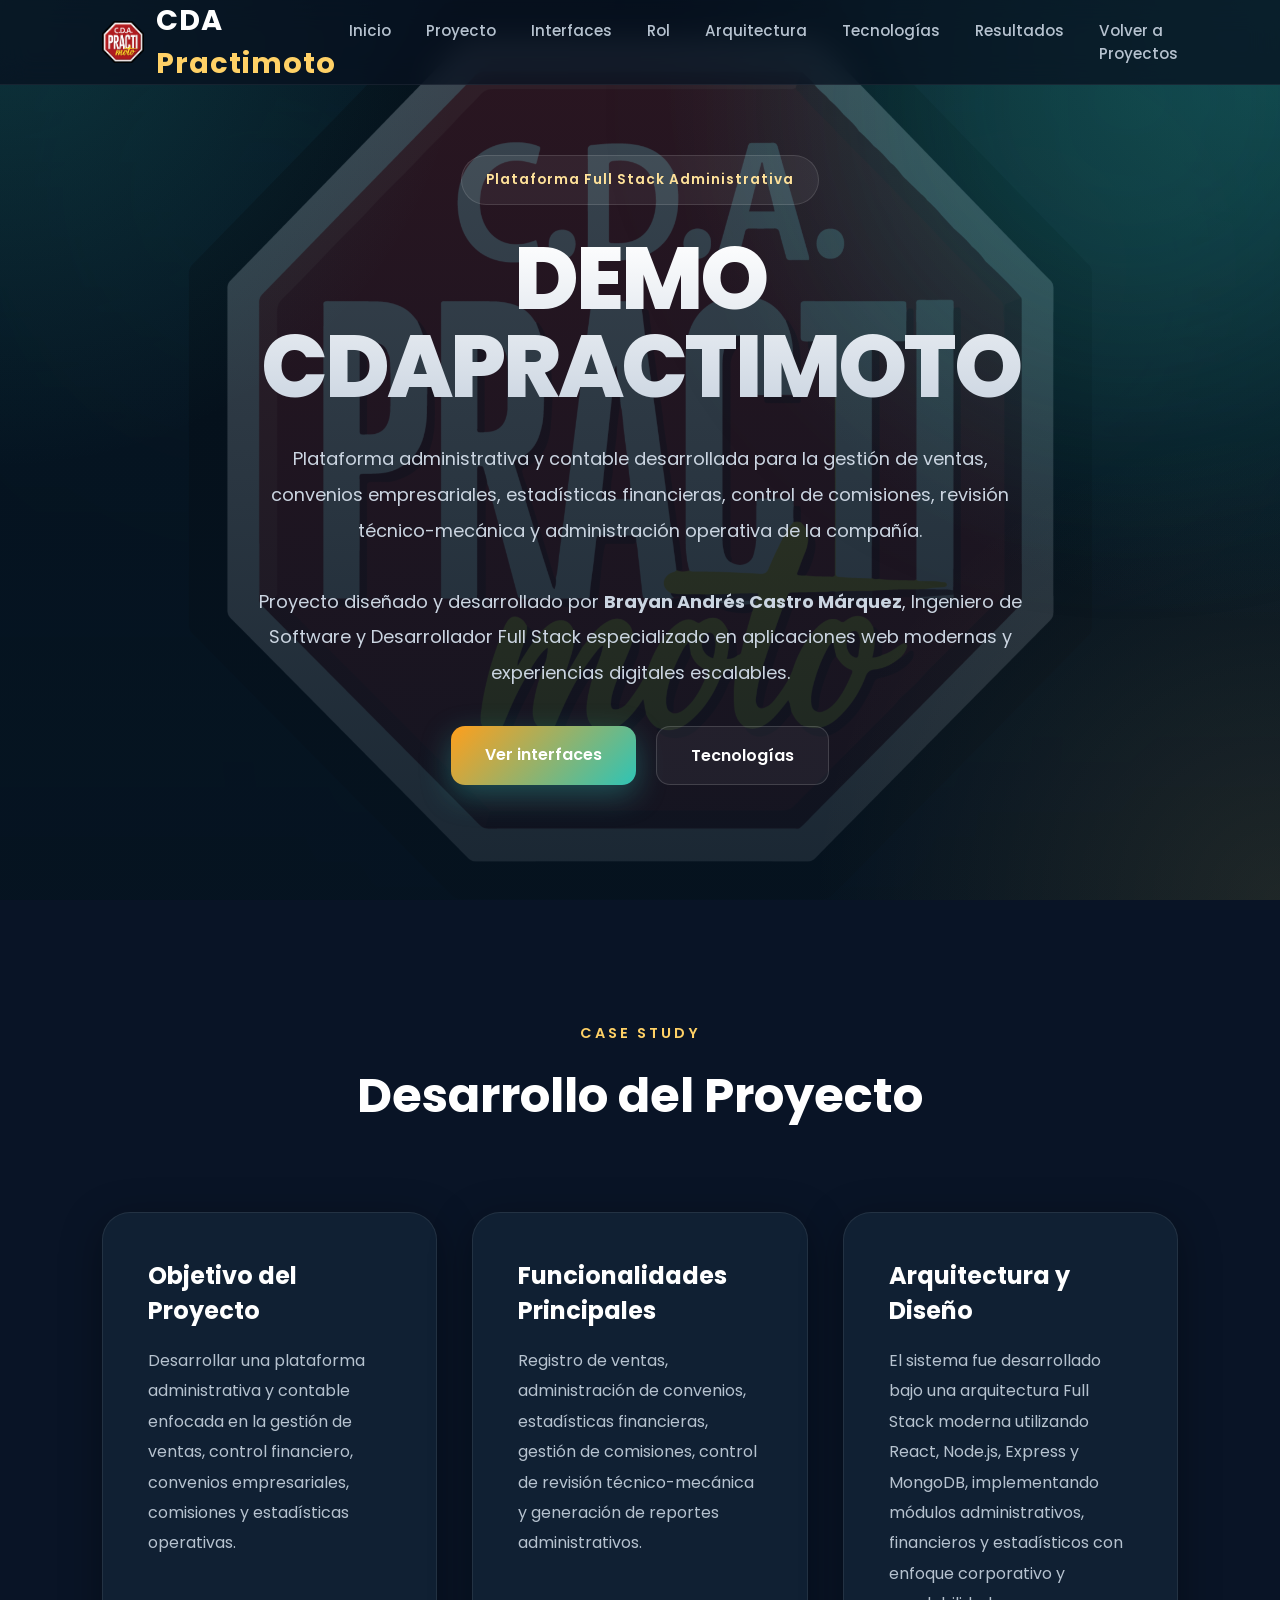
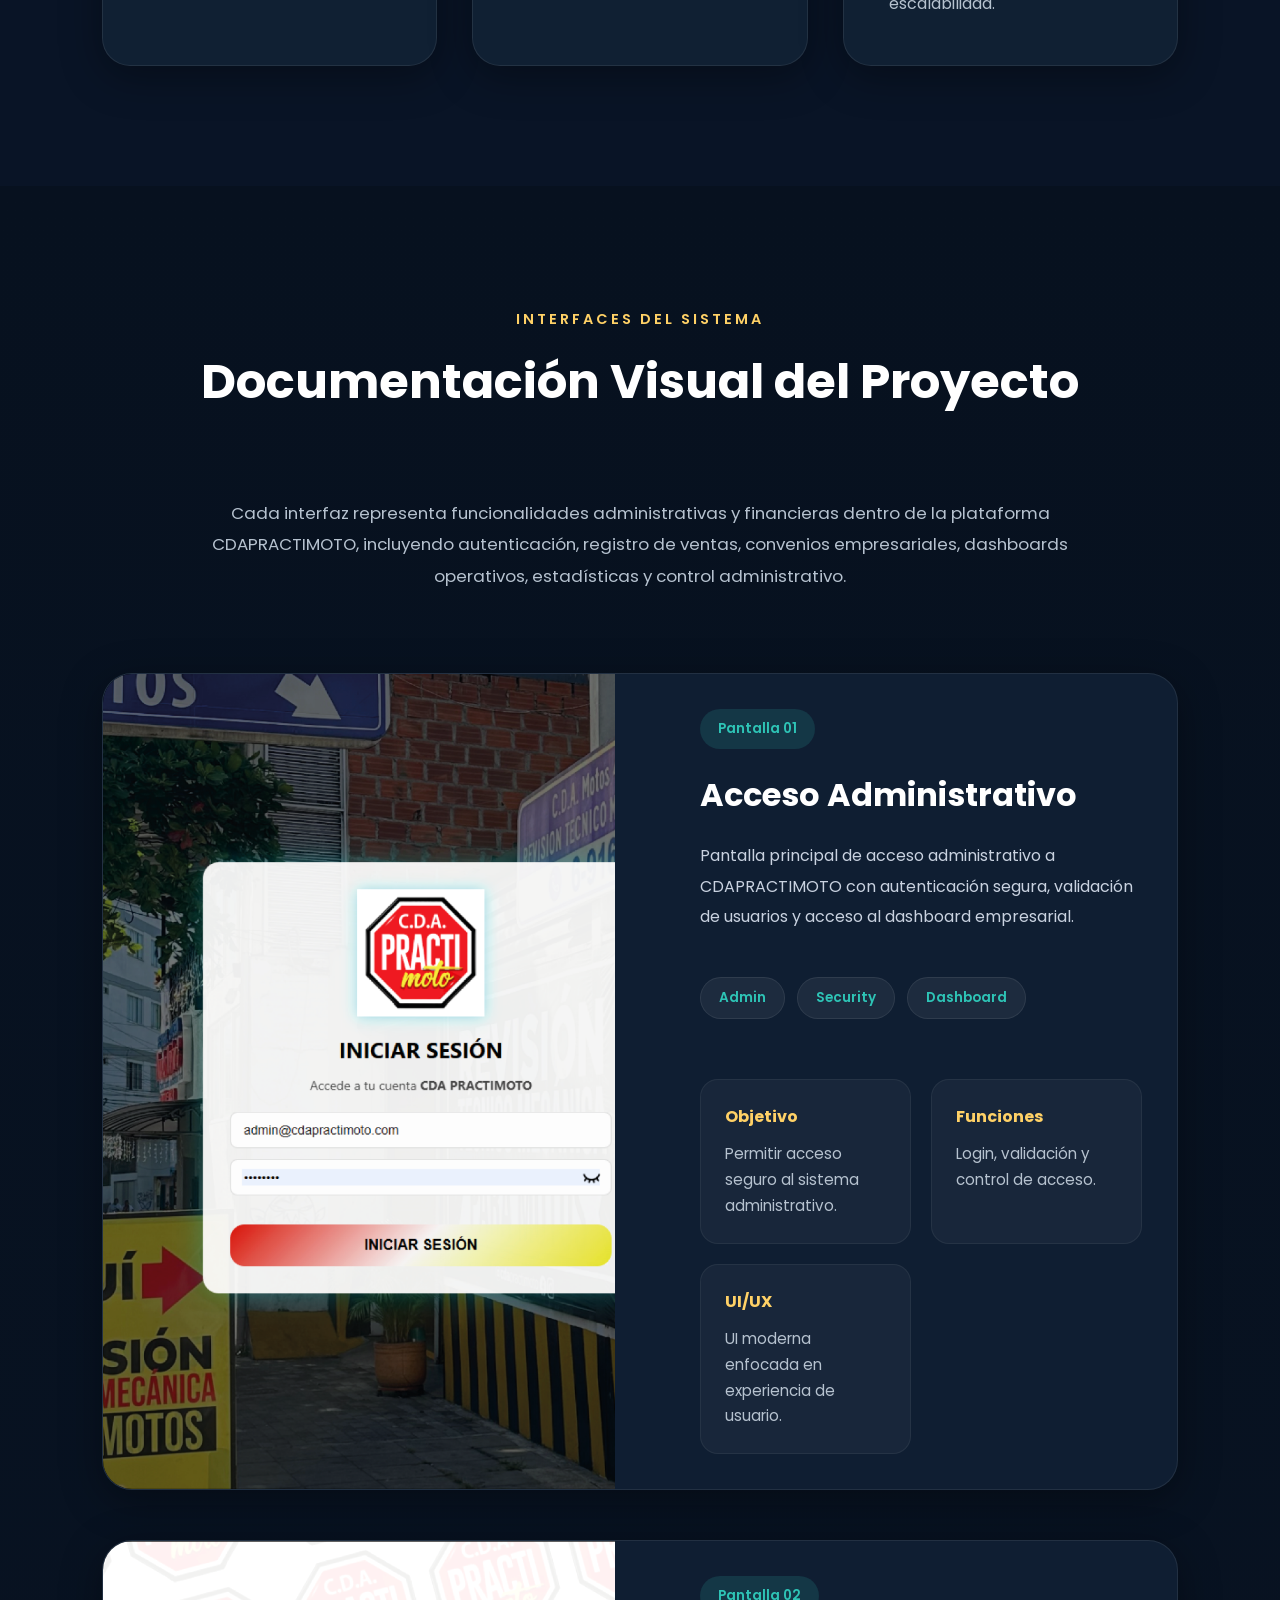
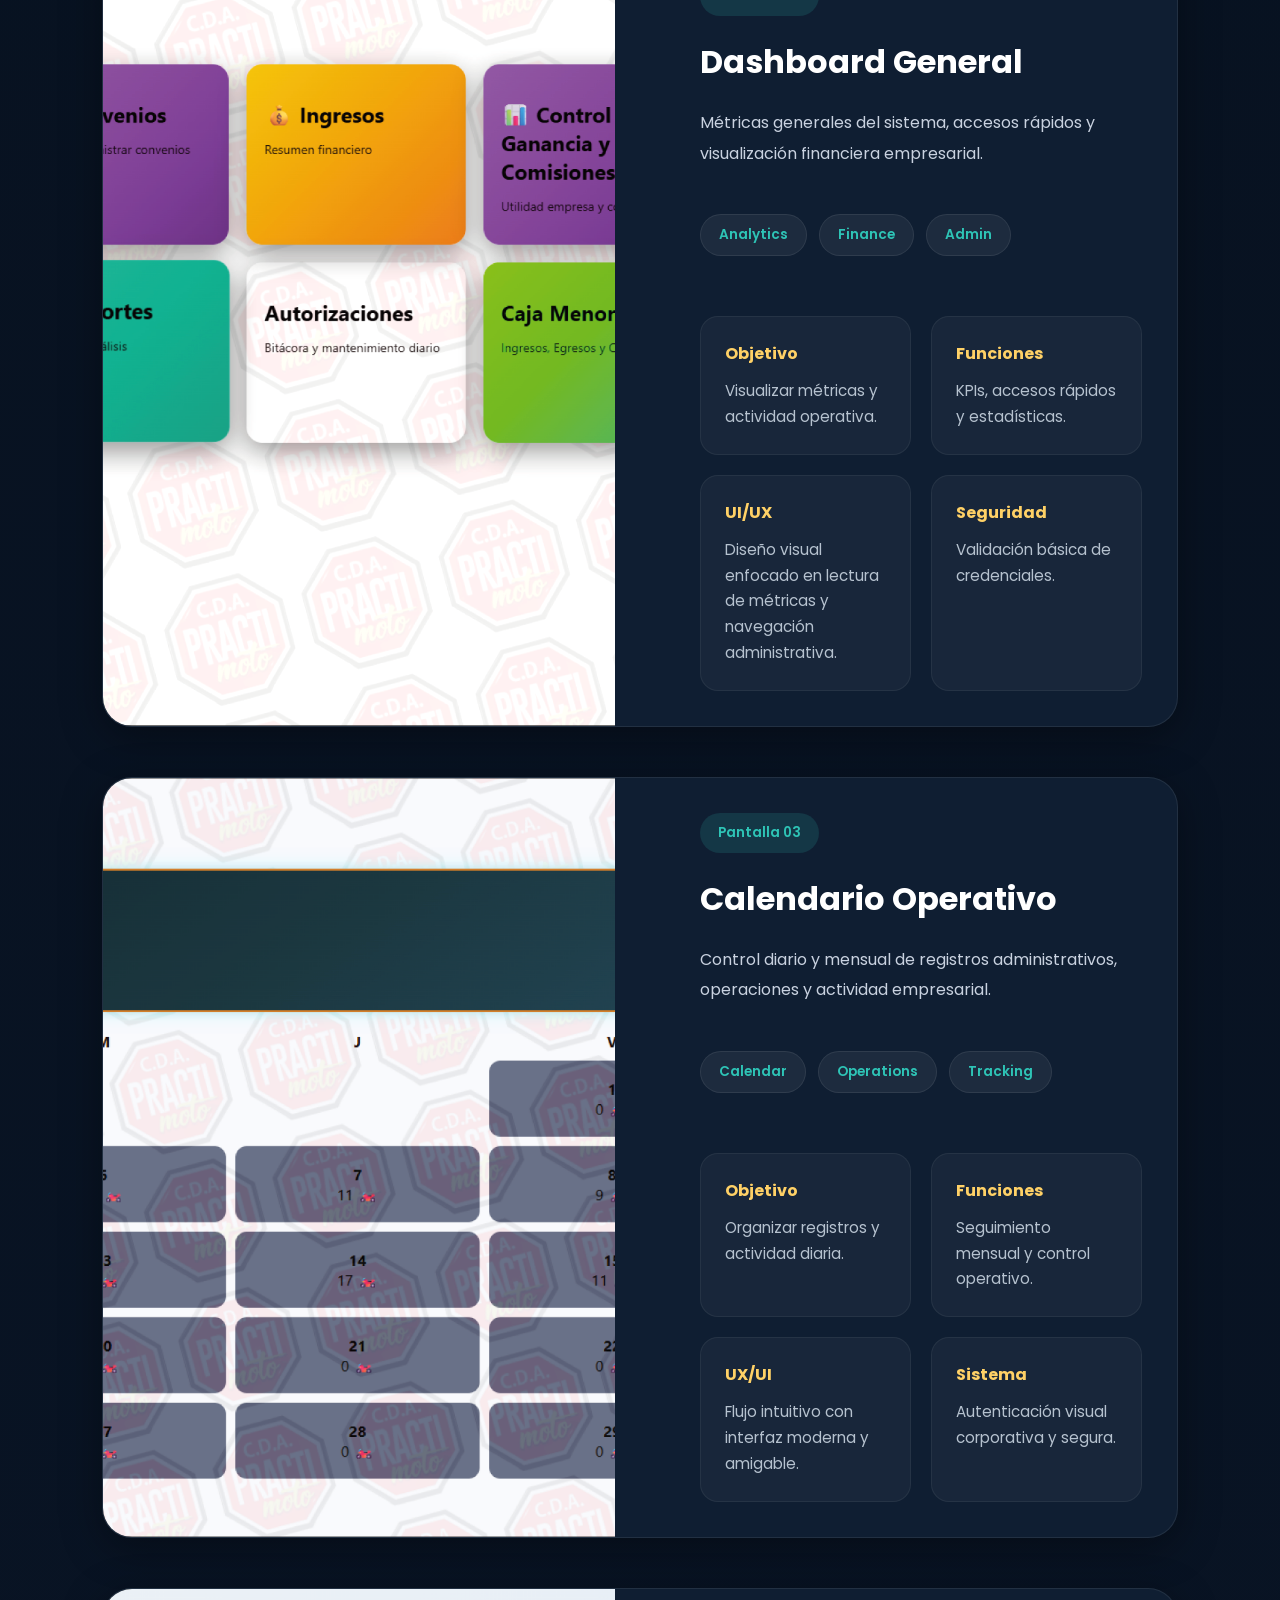
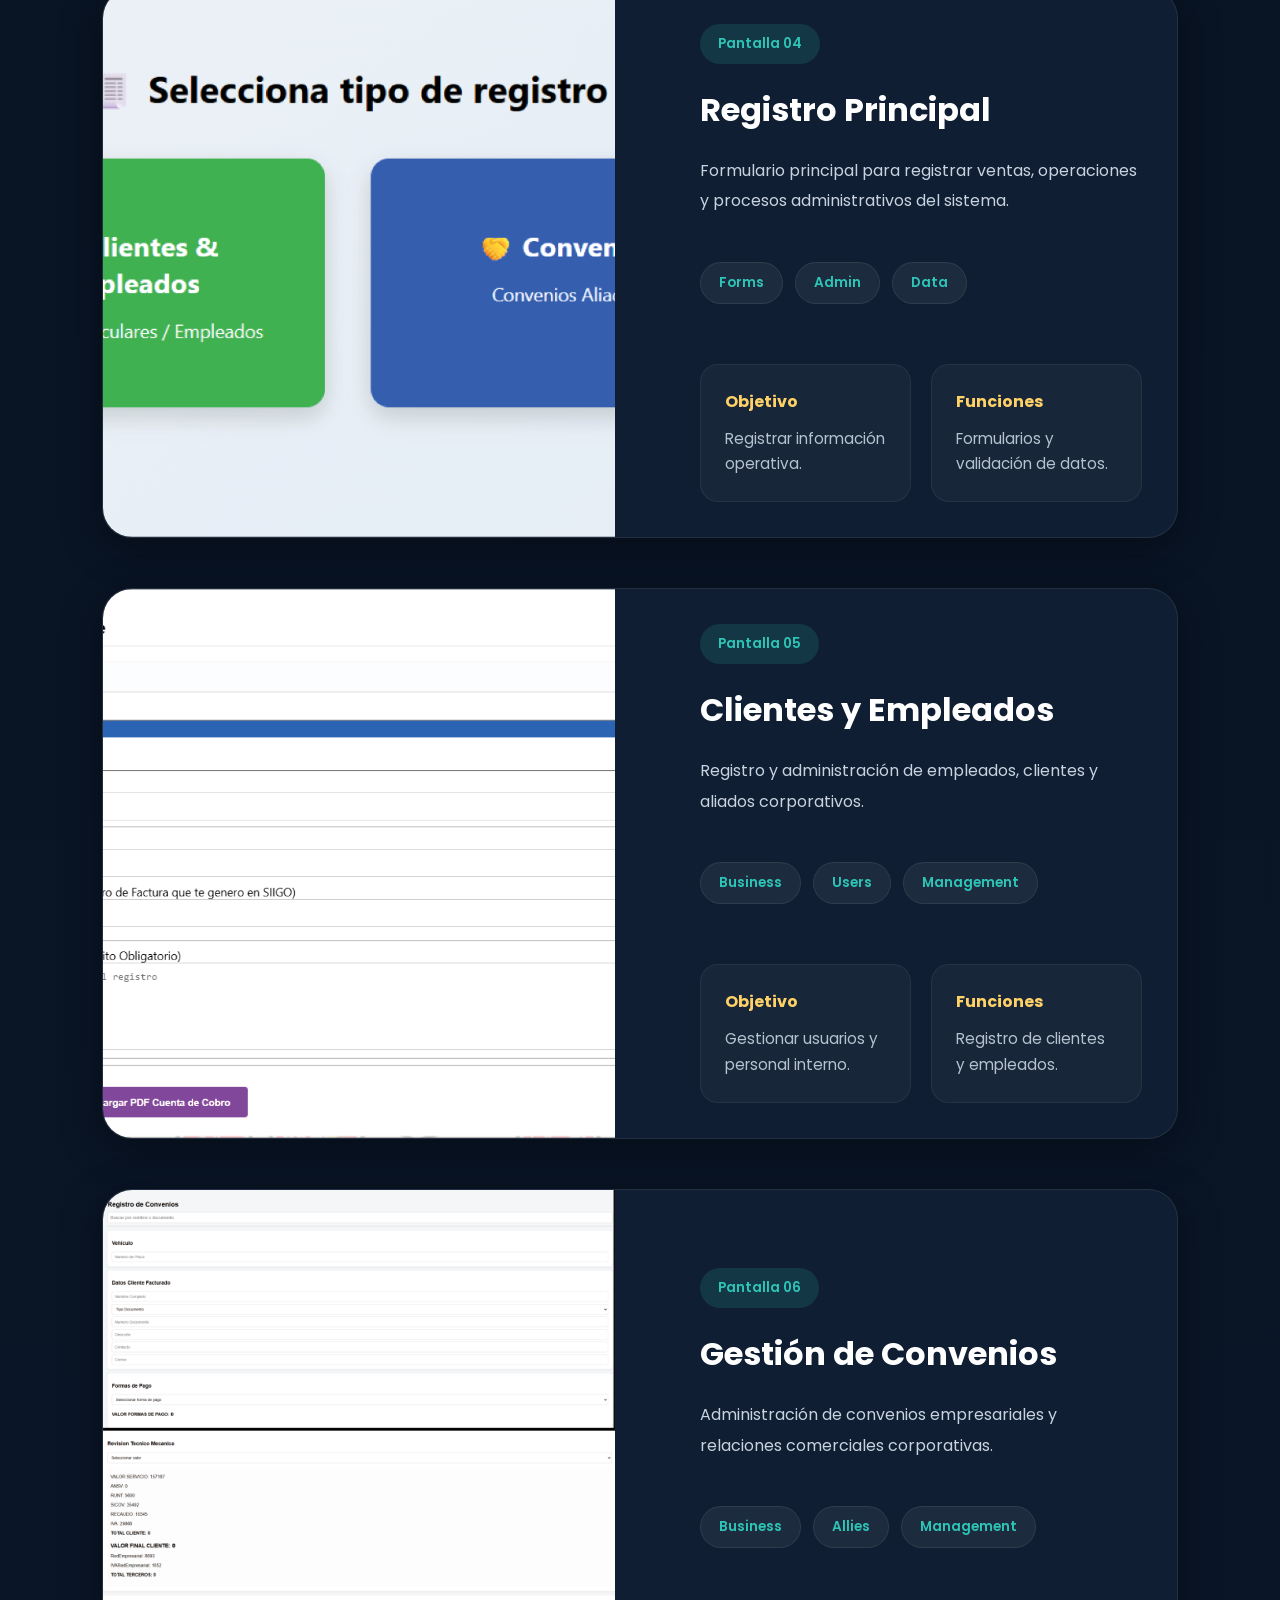
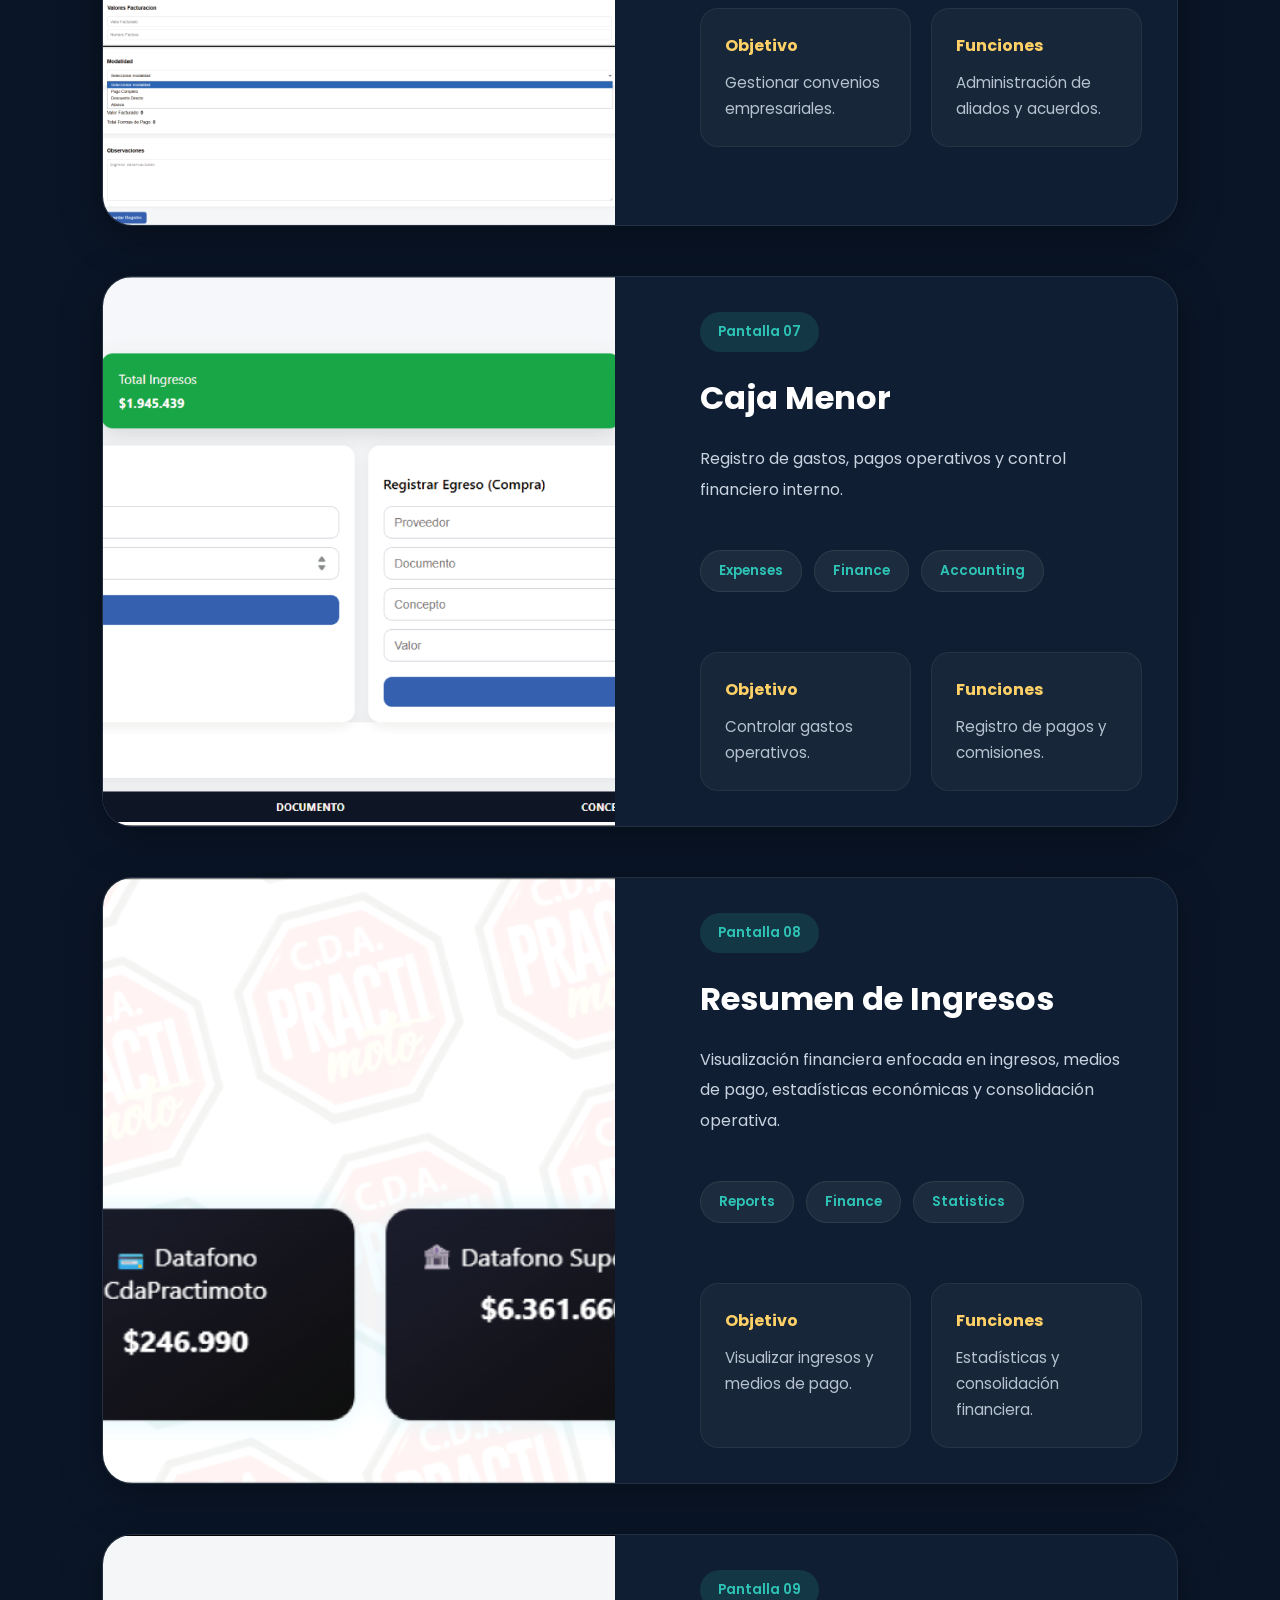
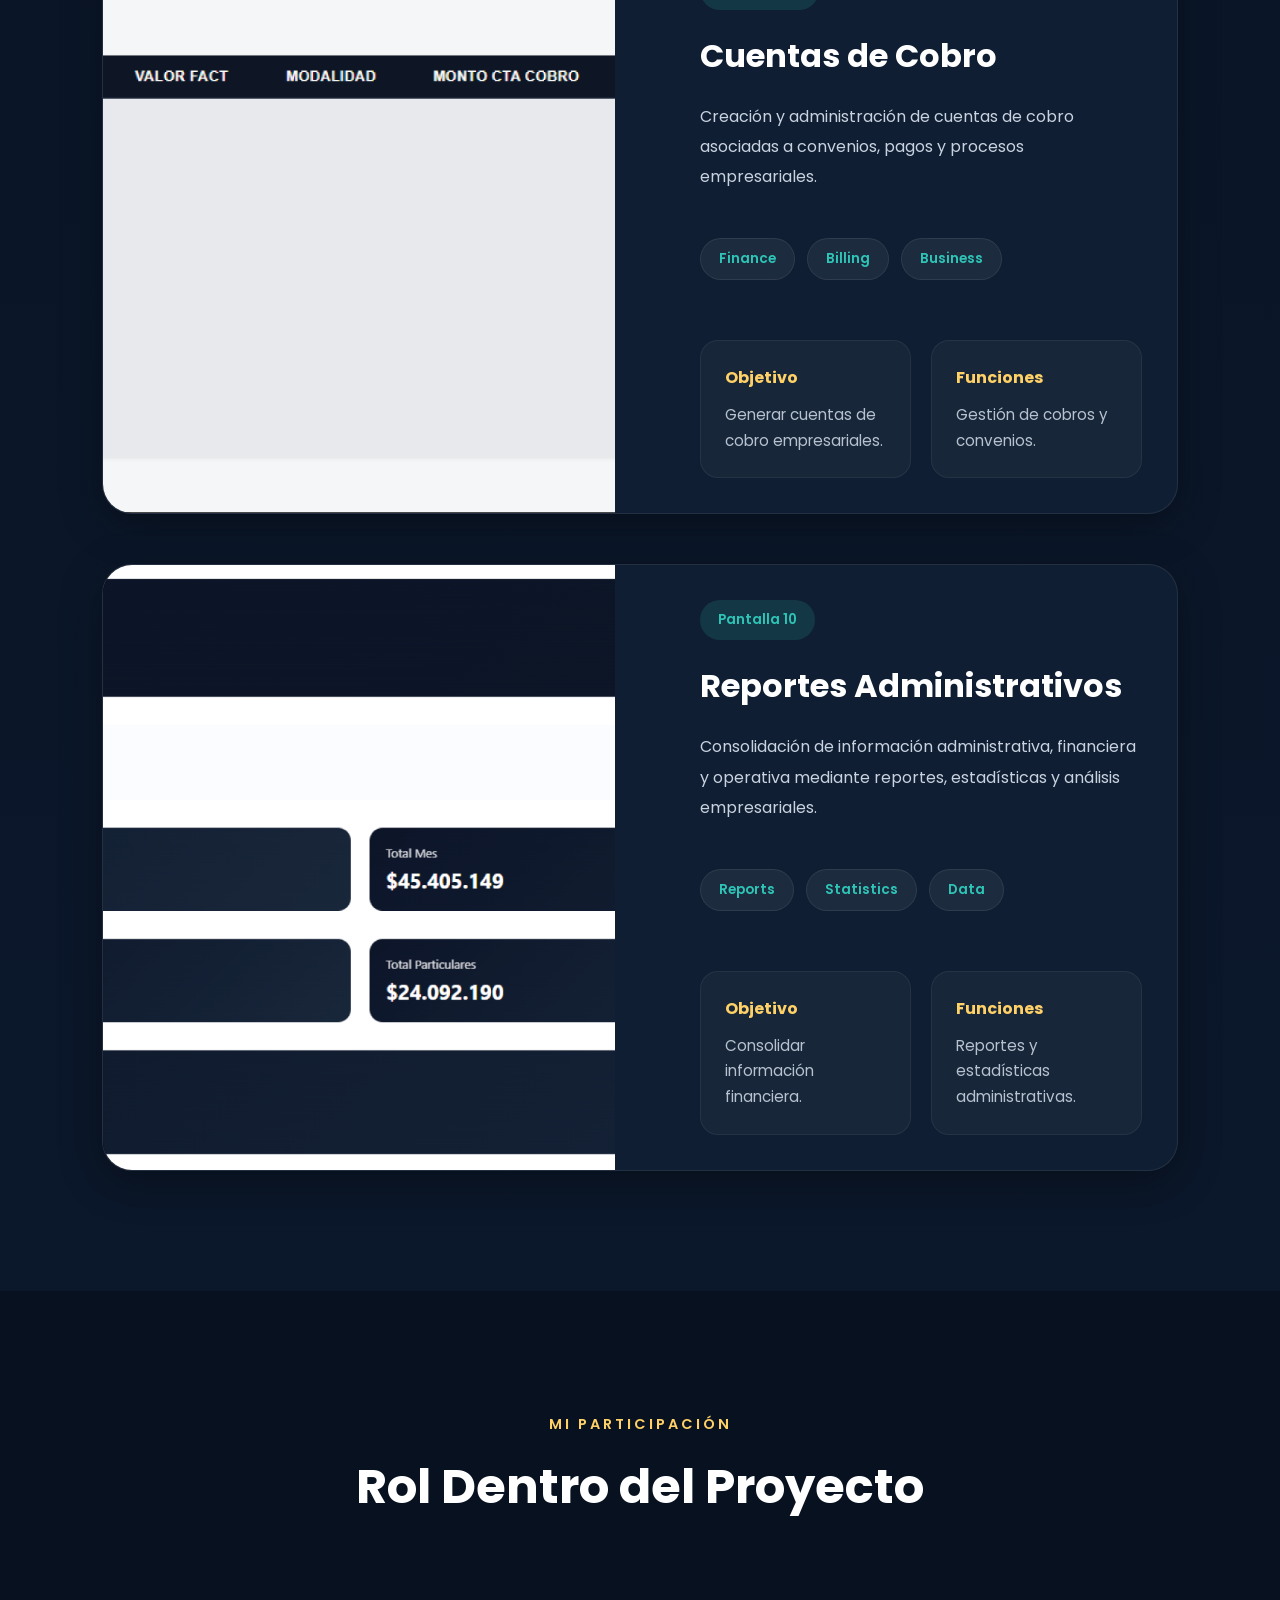
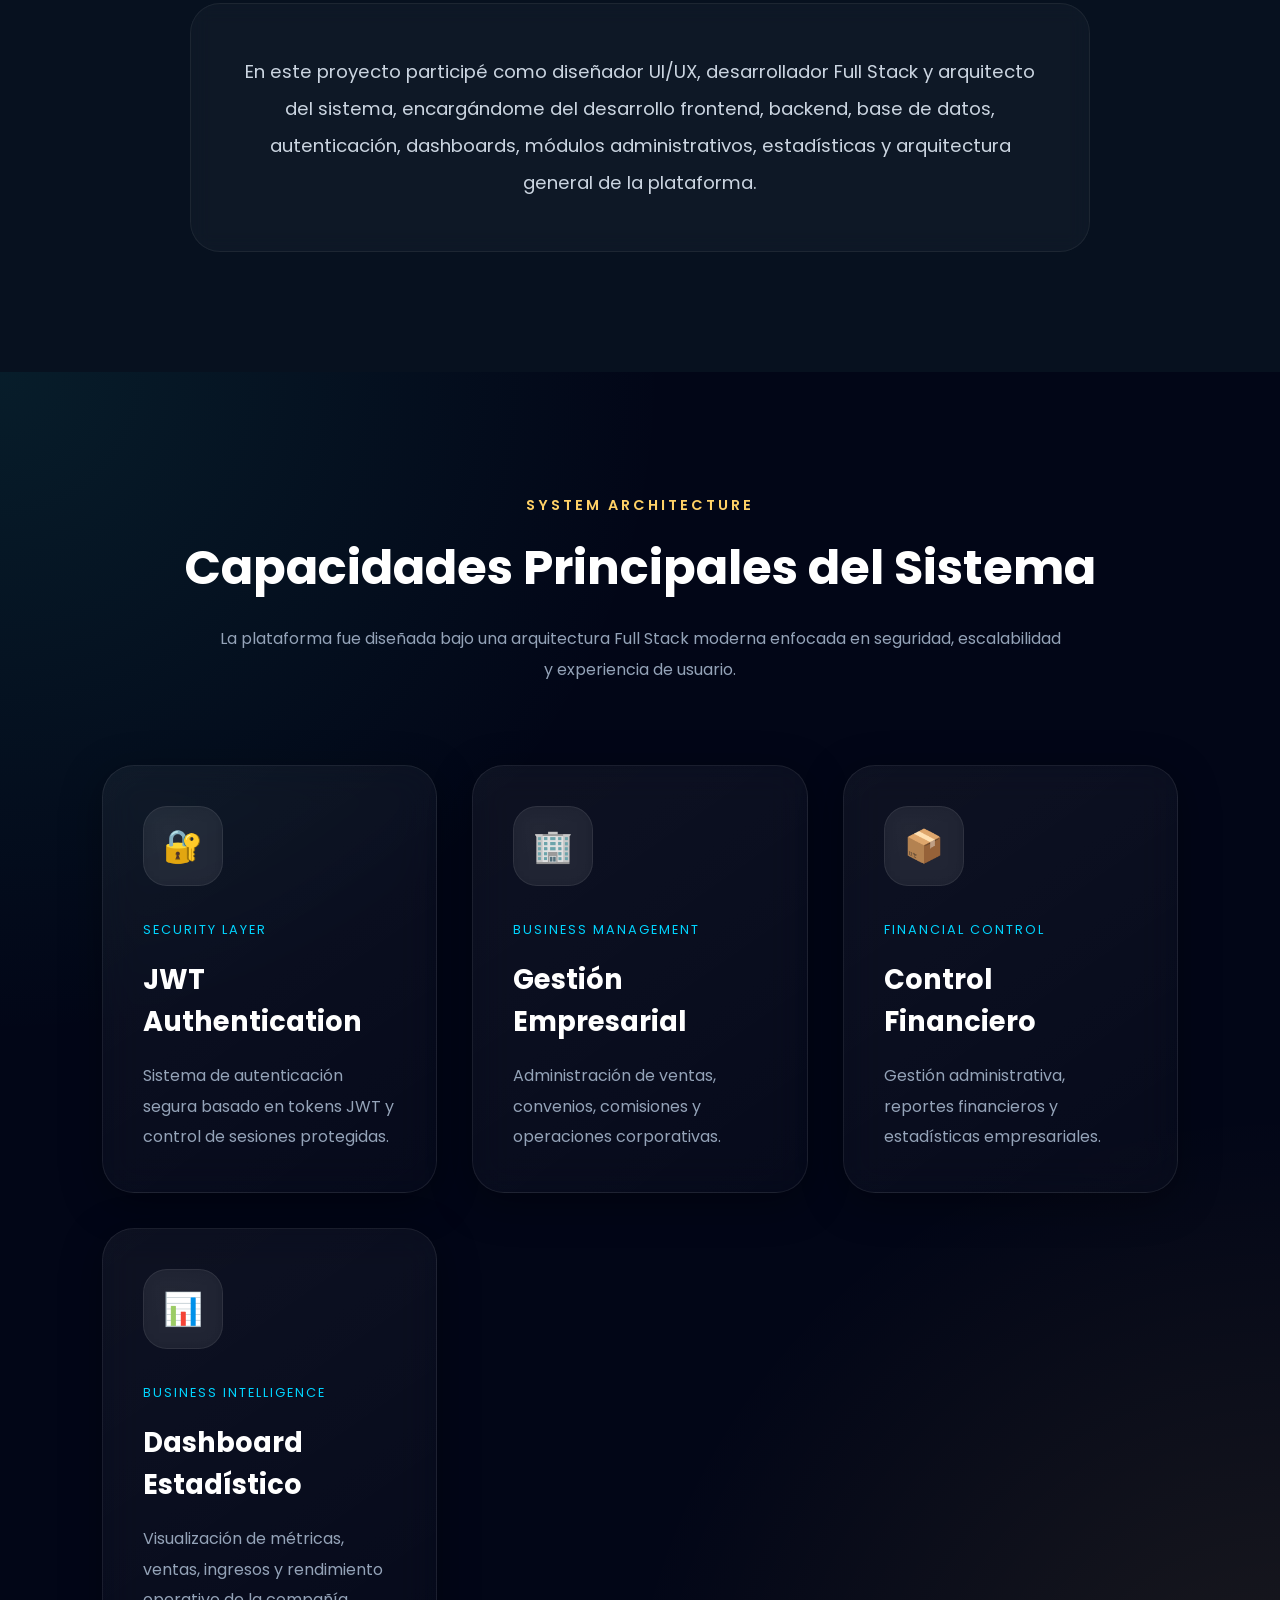
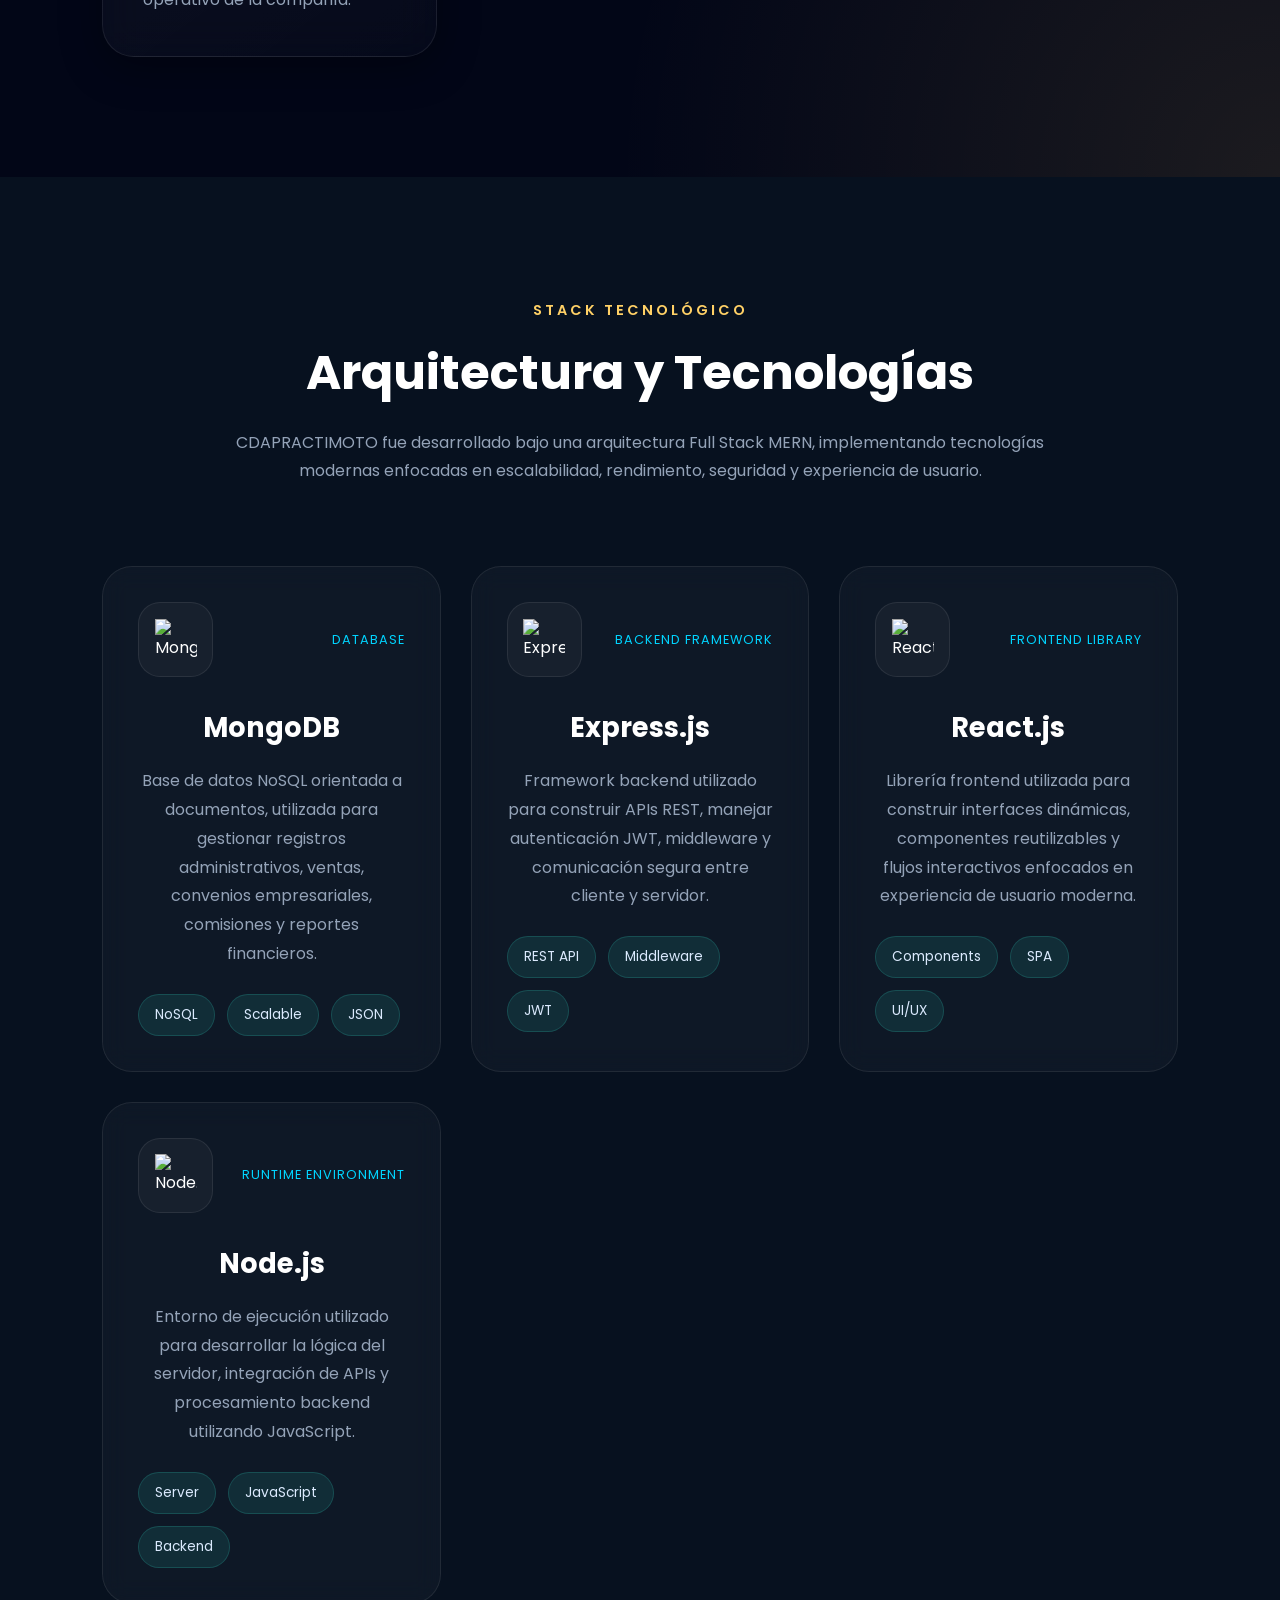
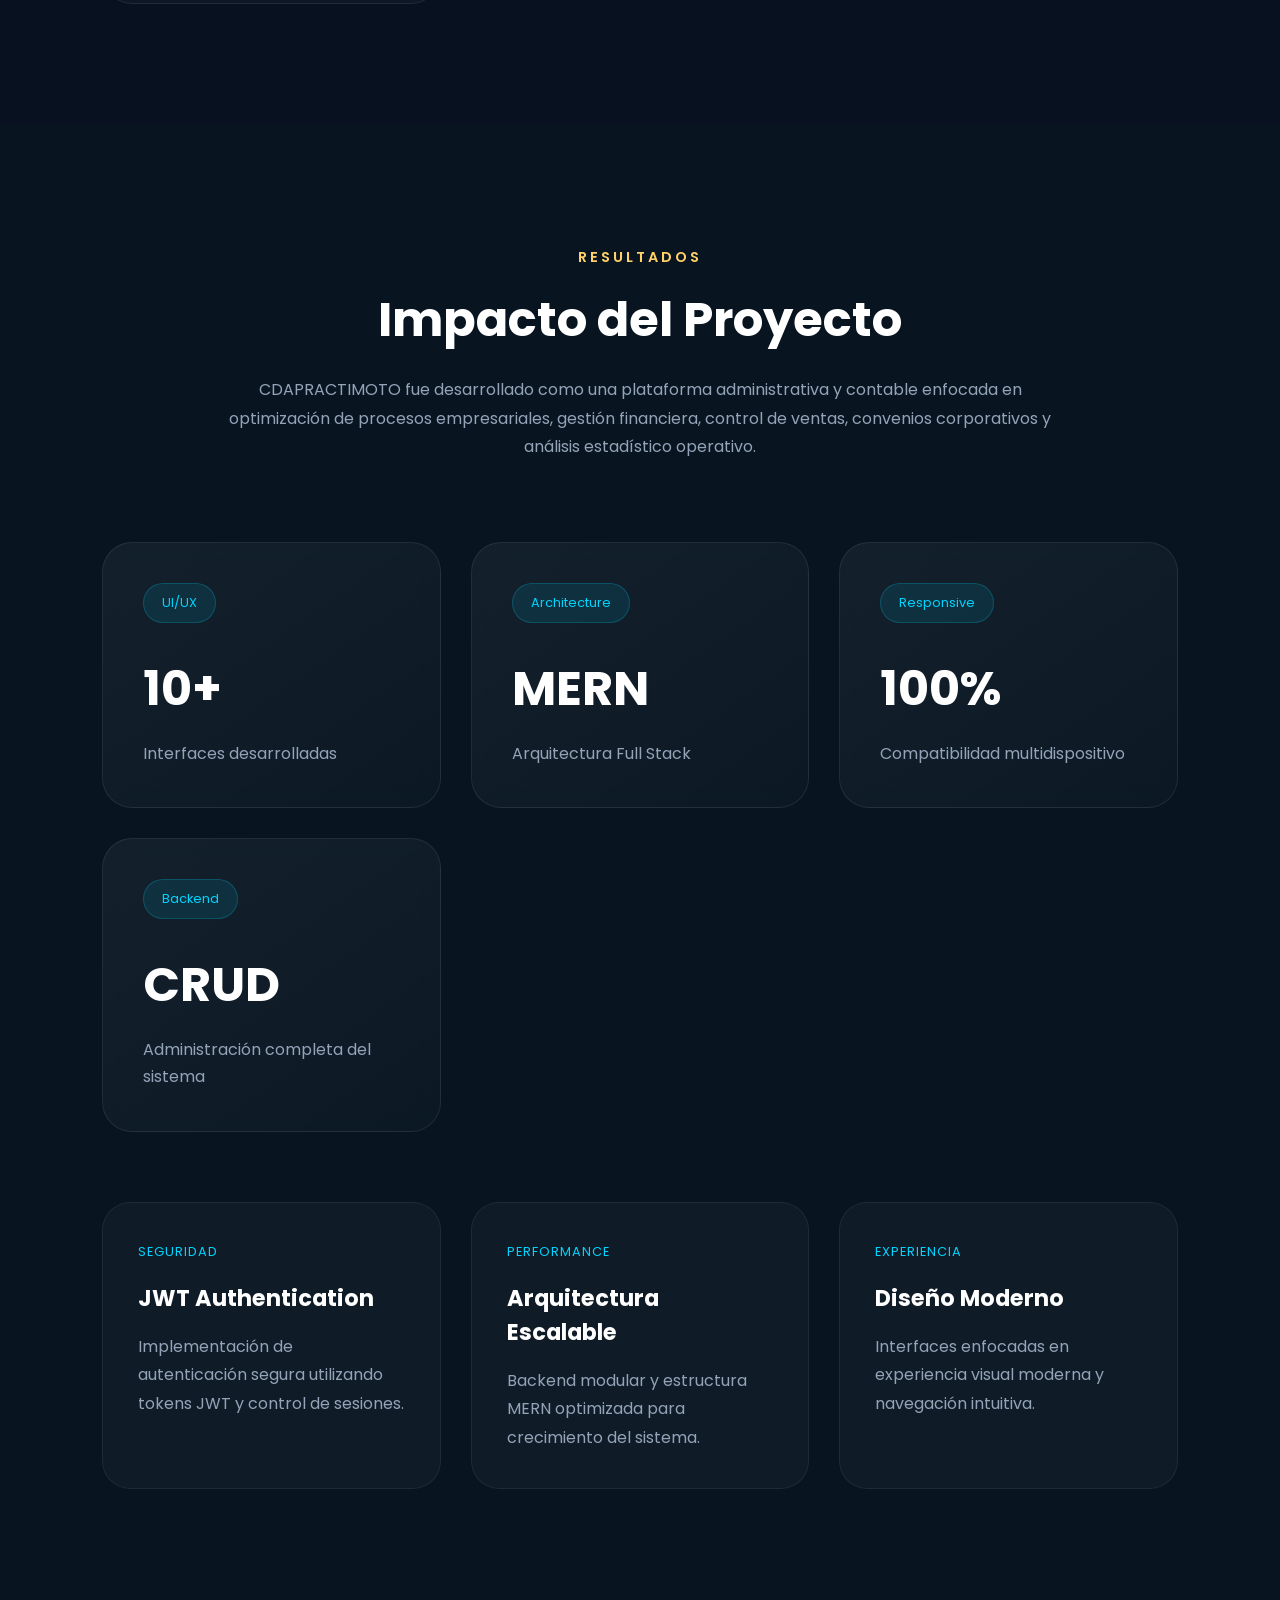
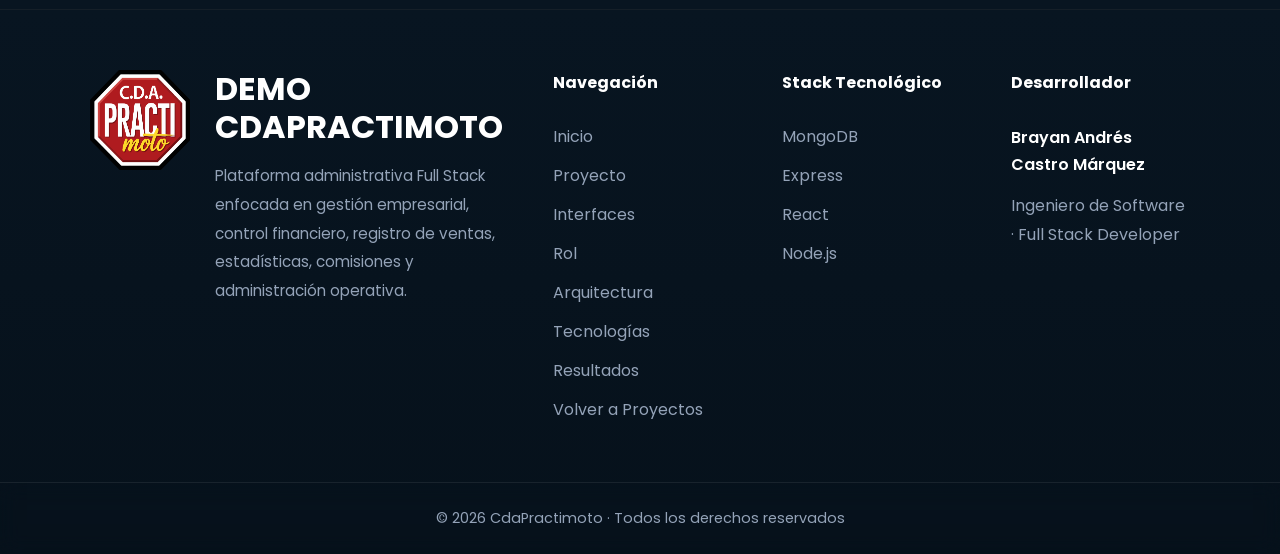
==== commit 55156d5f: "Actualizacion Cda DEMO 1.2" ====
--- a/projects/cdapractimoto.html
+++ b/projects/cdapractimoto.html
@@ -118,7 +118,7 @@
             </span>
 
             <h1>
-                CDAPRACTIMOTO
+                DEMO CDAPRACTIMOTO
             </h1>
 
             <p>
@@ -1621,7 +1621,7 @@
 
             <div class="footer-brand-content">
 
-                <h2>CDAPRACTIMOTO</h2>
+                <h2>DEMO CDAPRACTIMOTO</h2>
 
                 <p>
                     Plataforma administrativa Full Stack enfocada
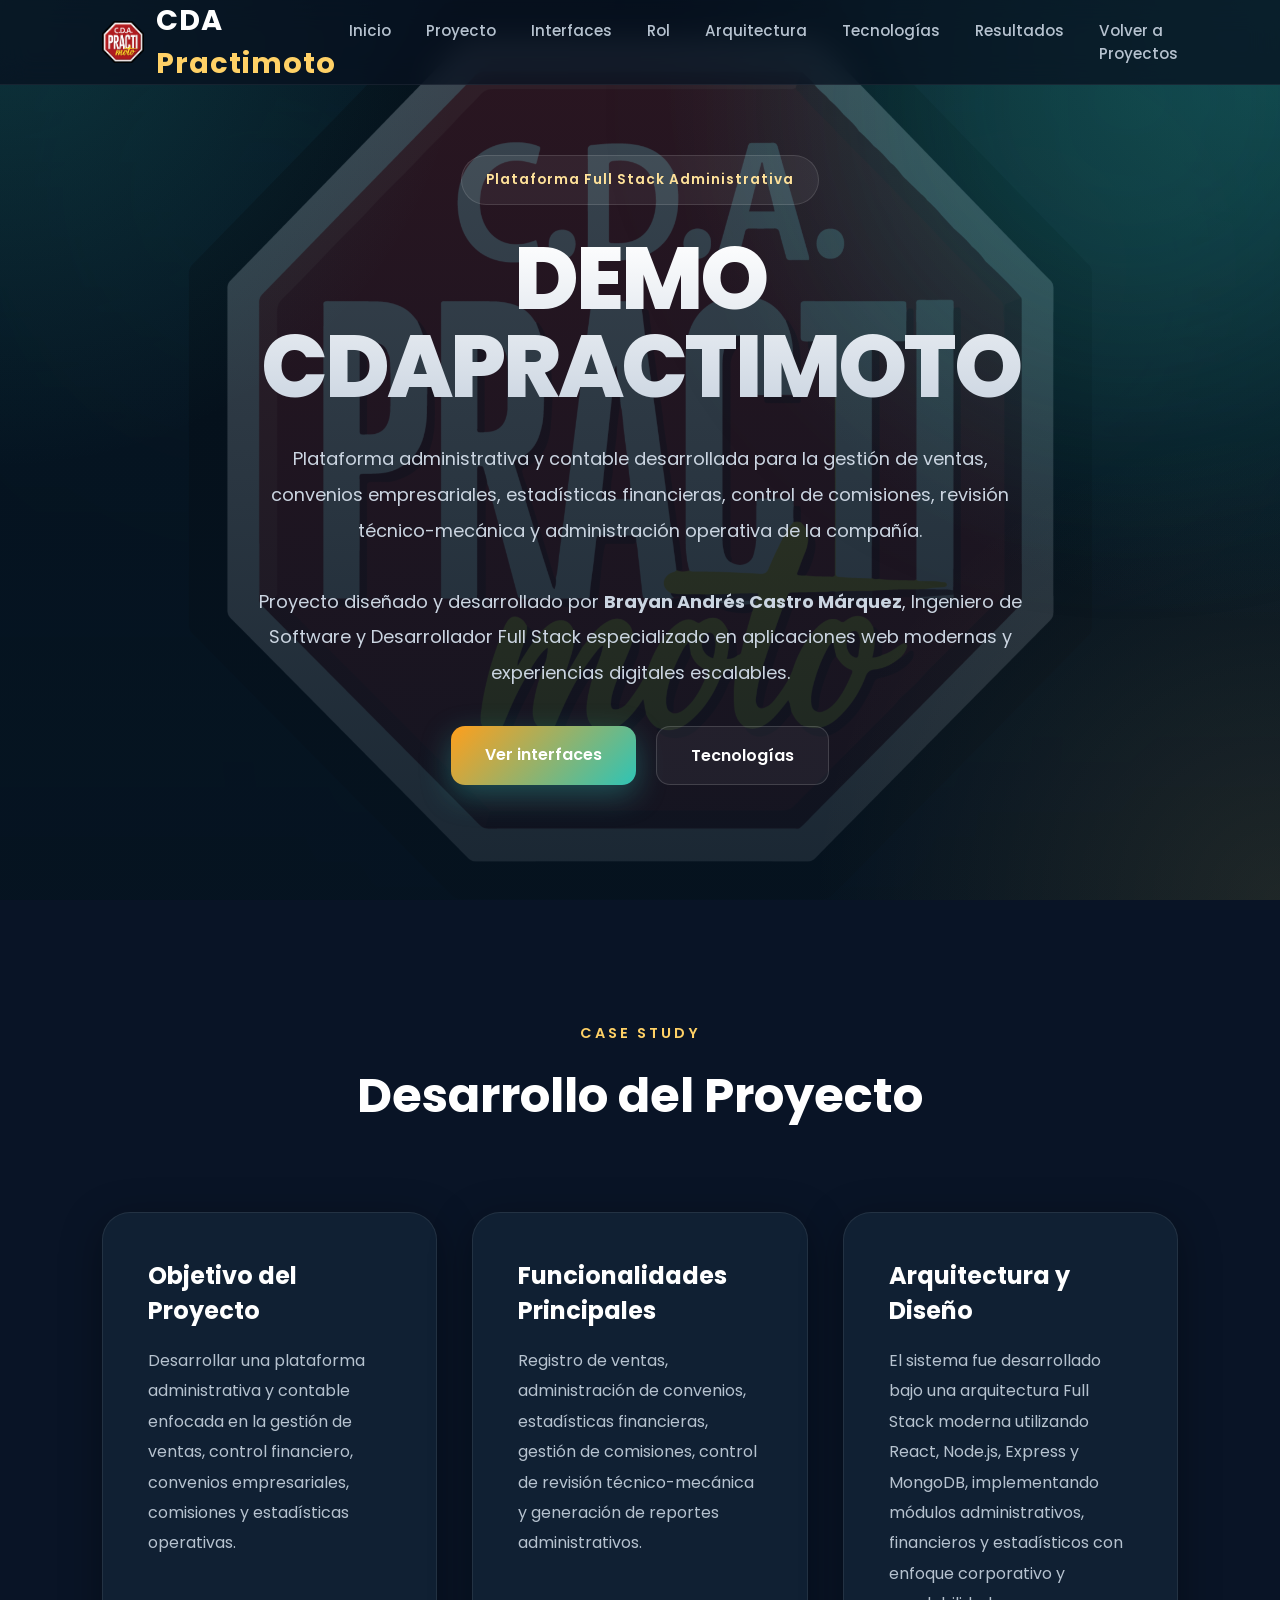
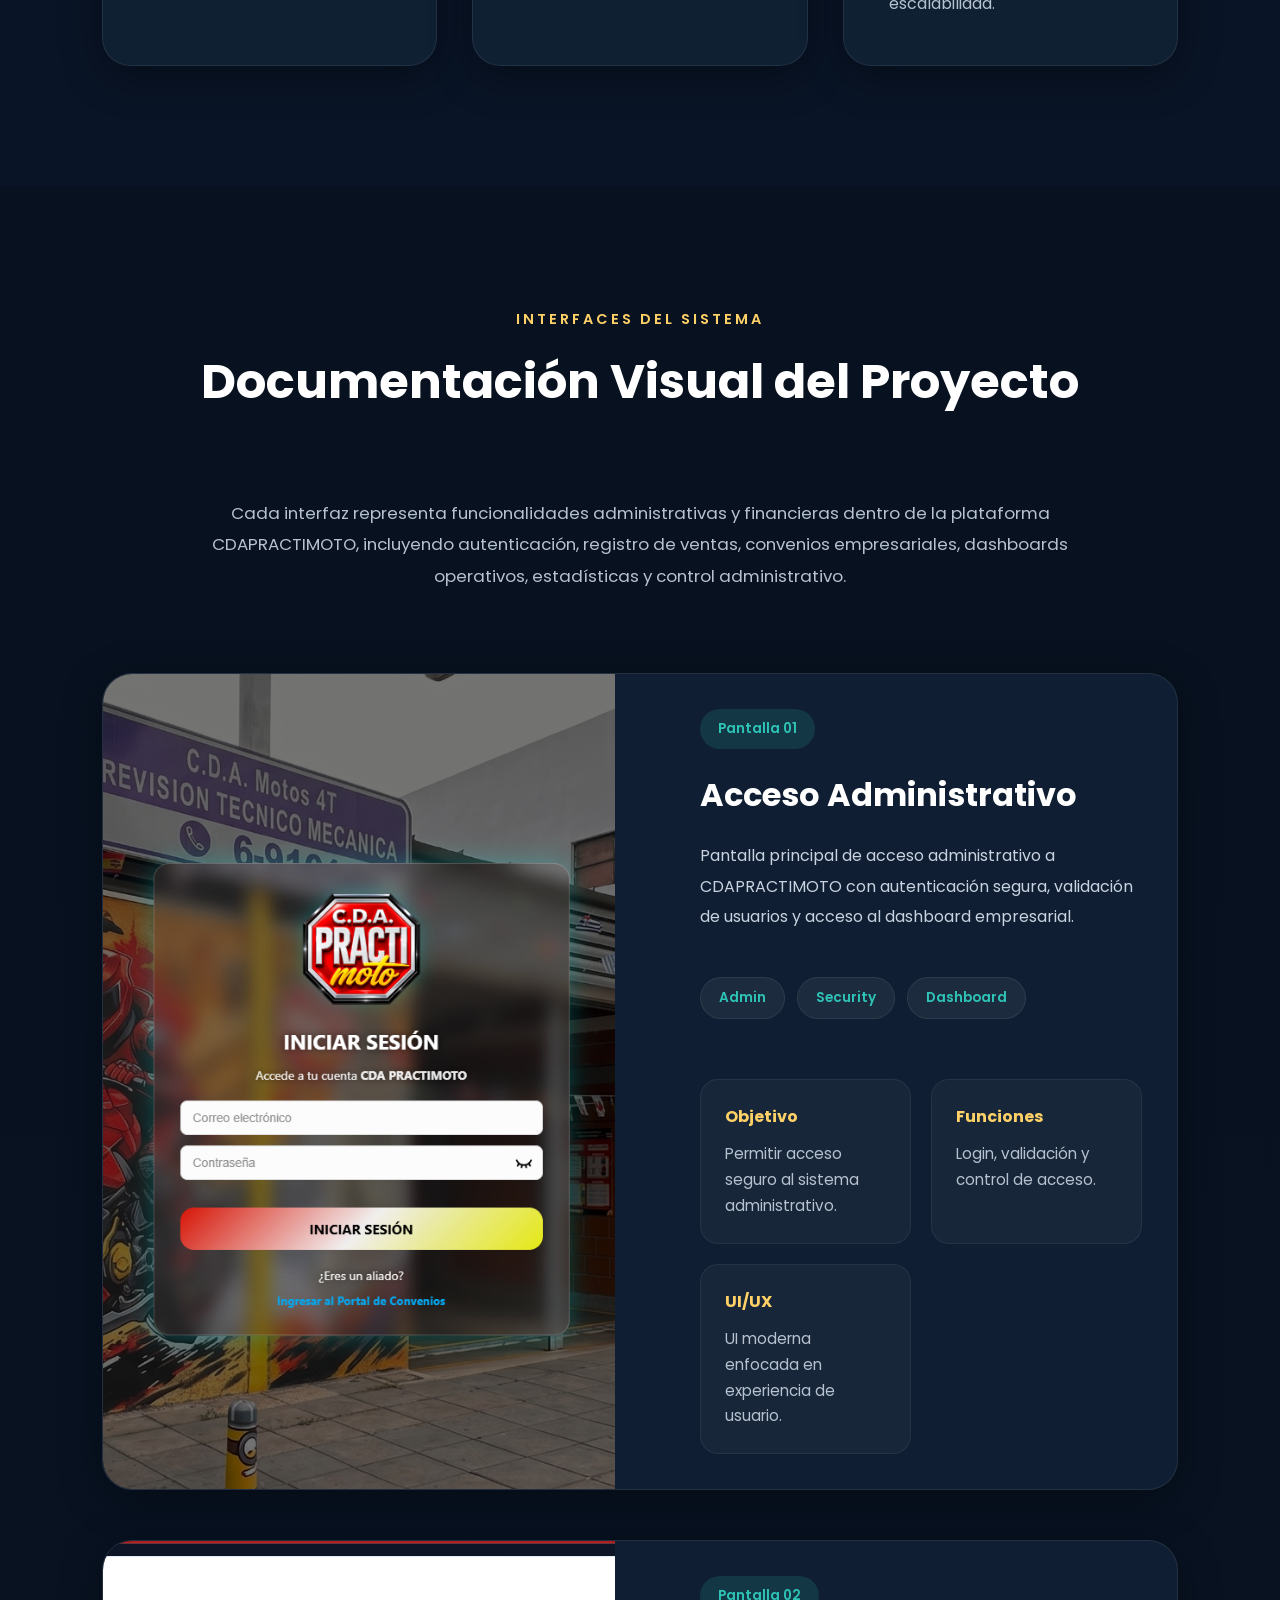
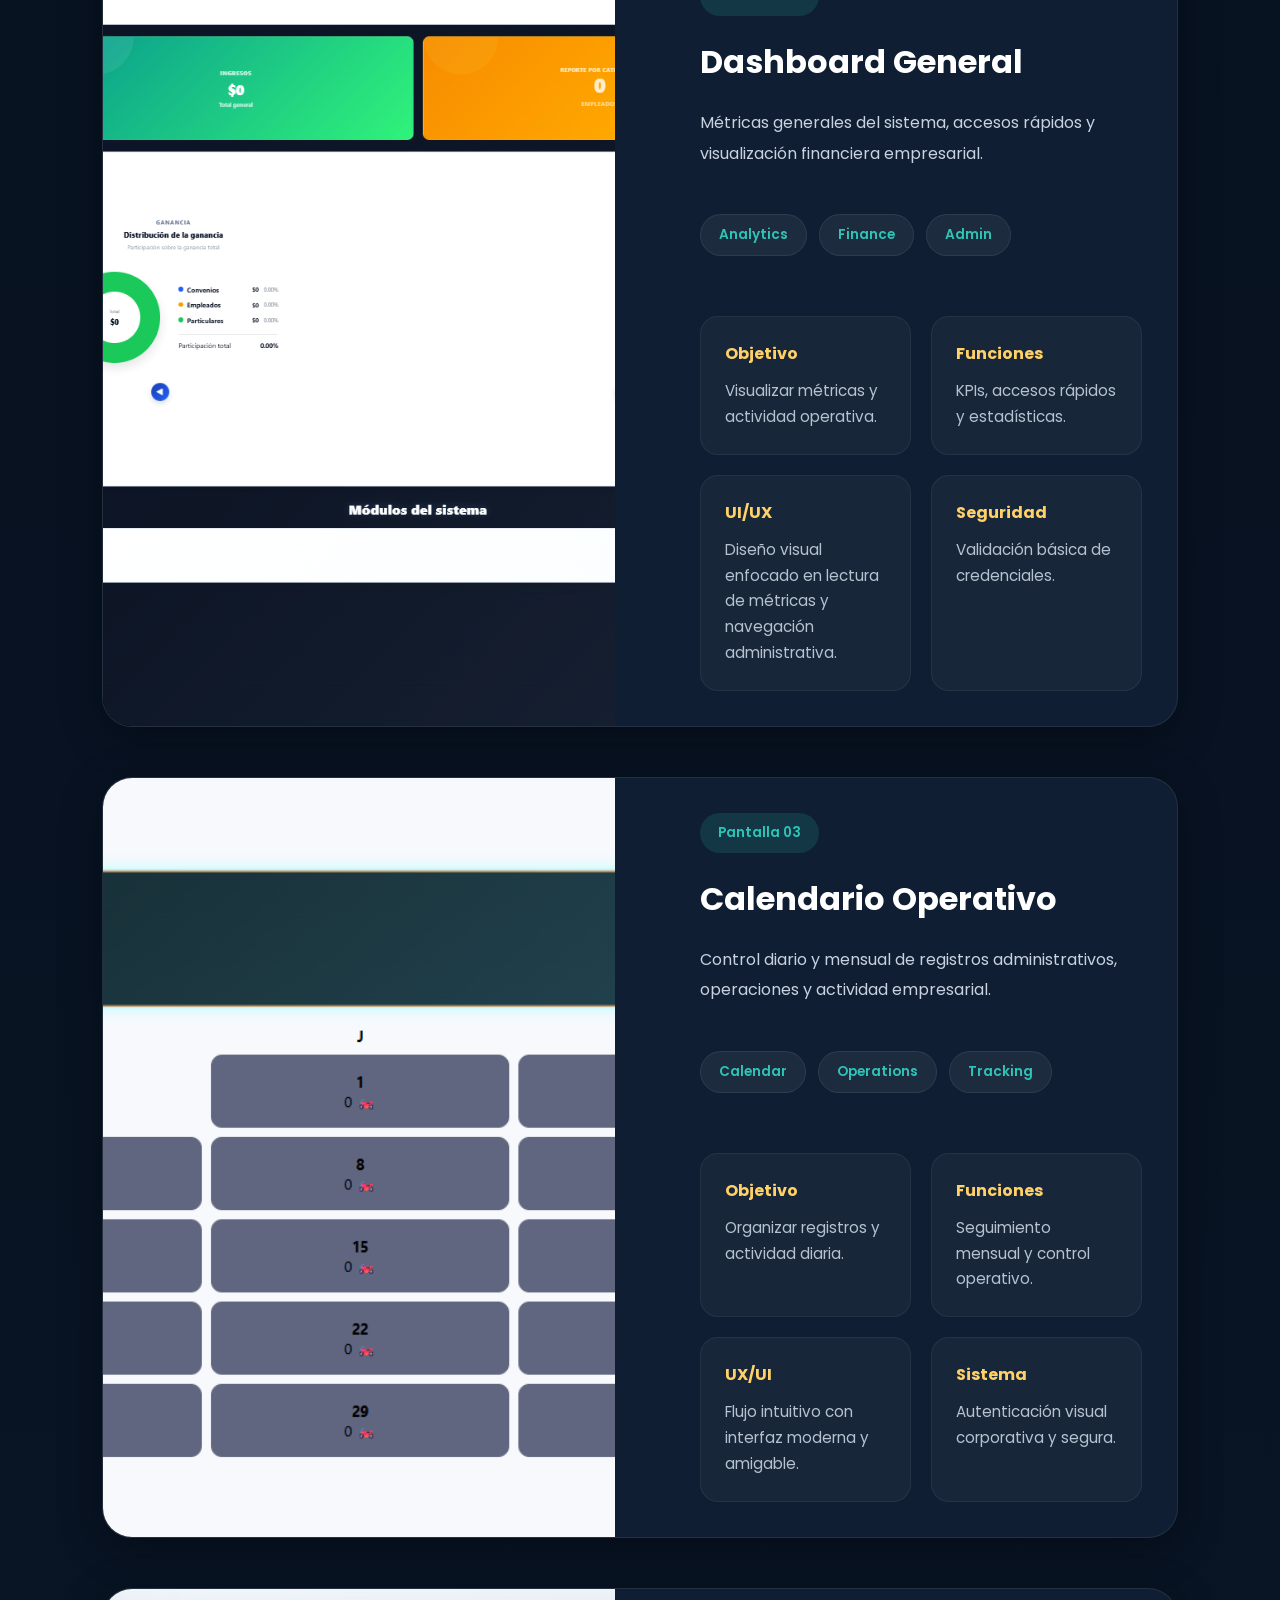
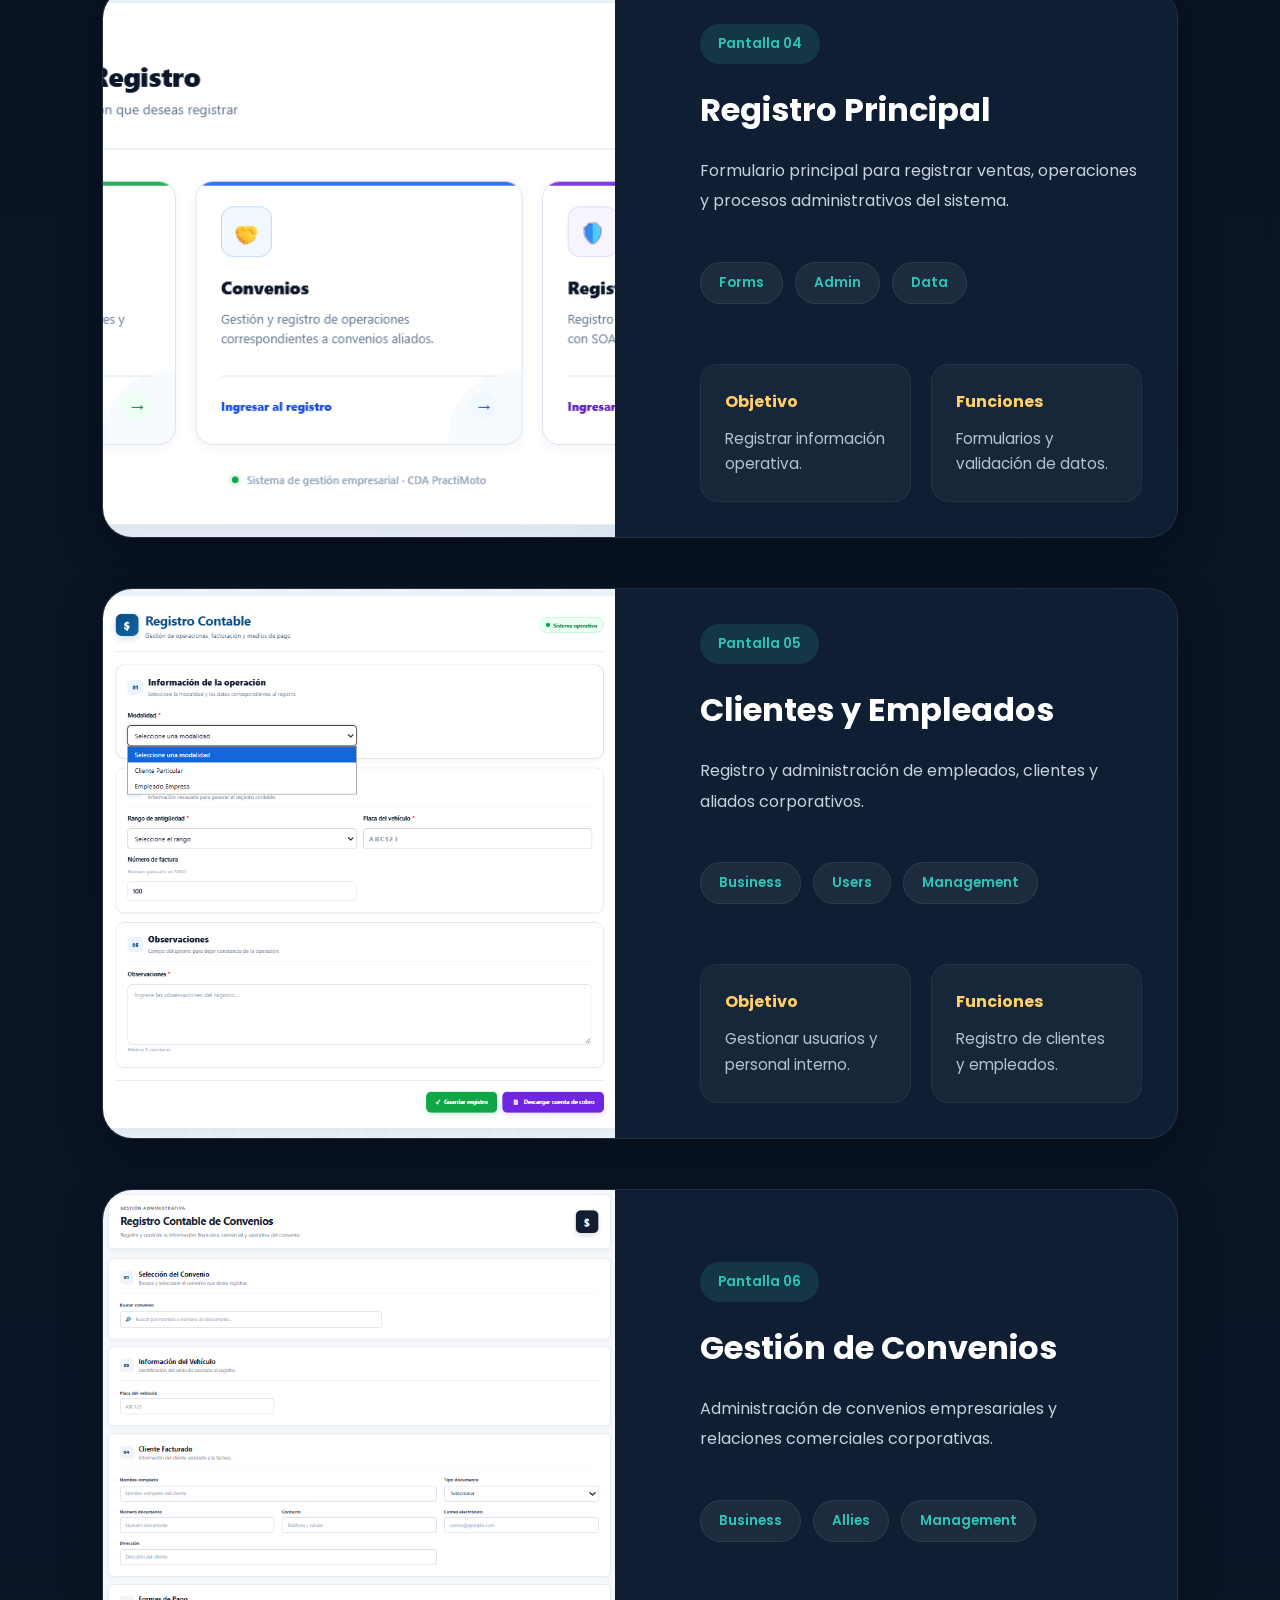
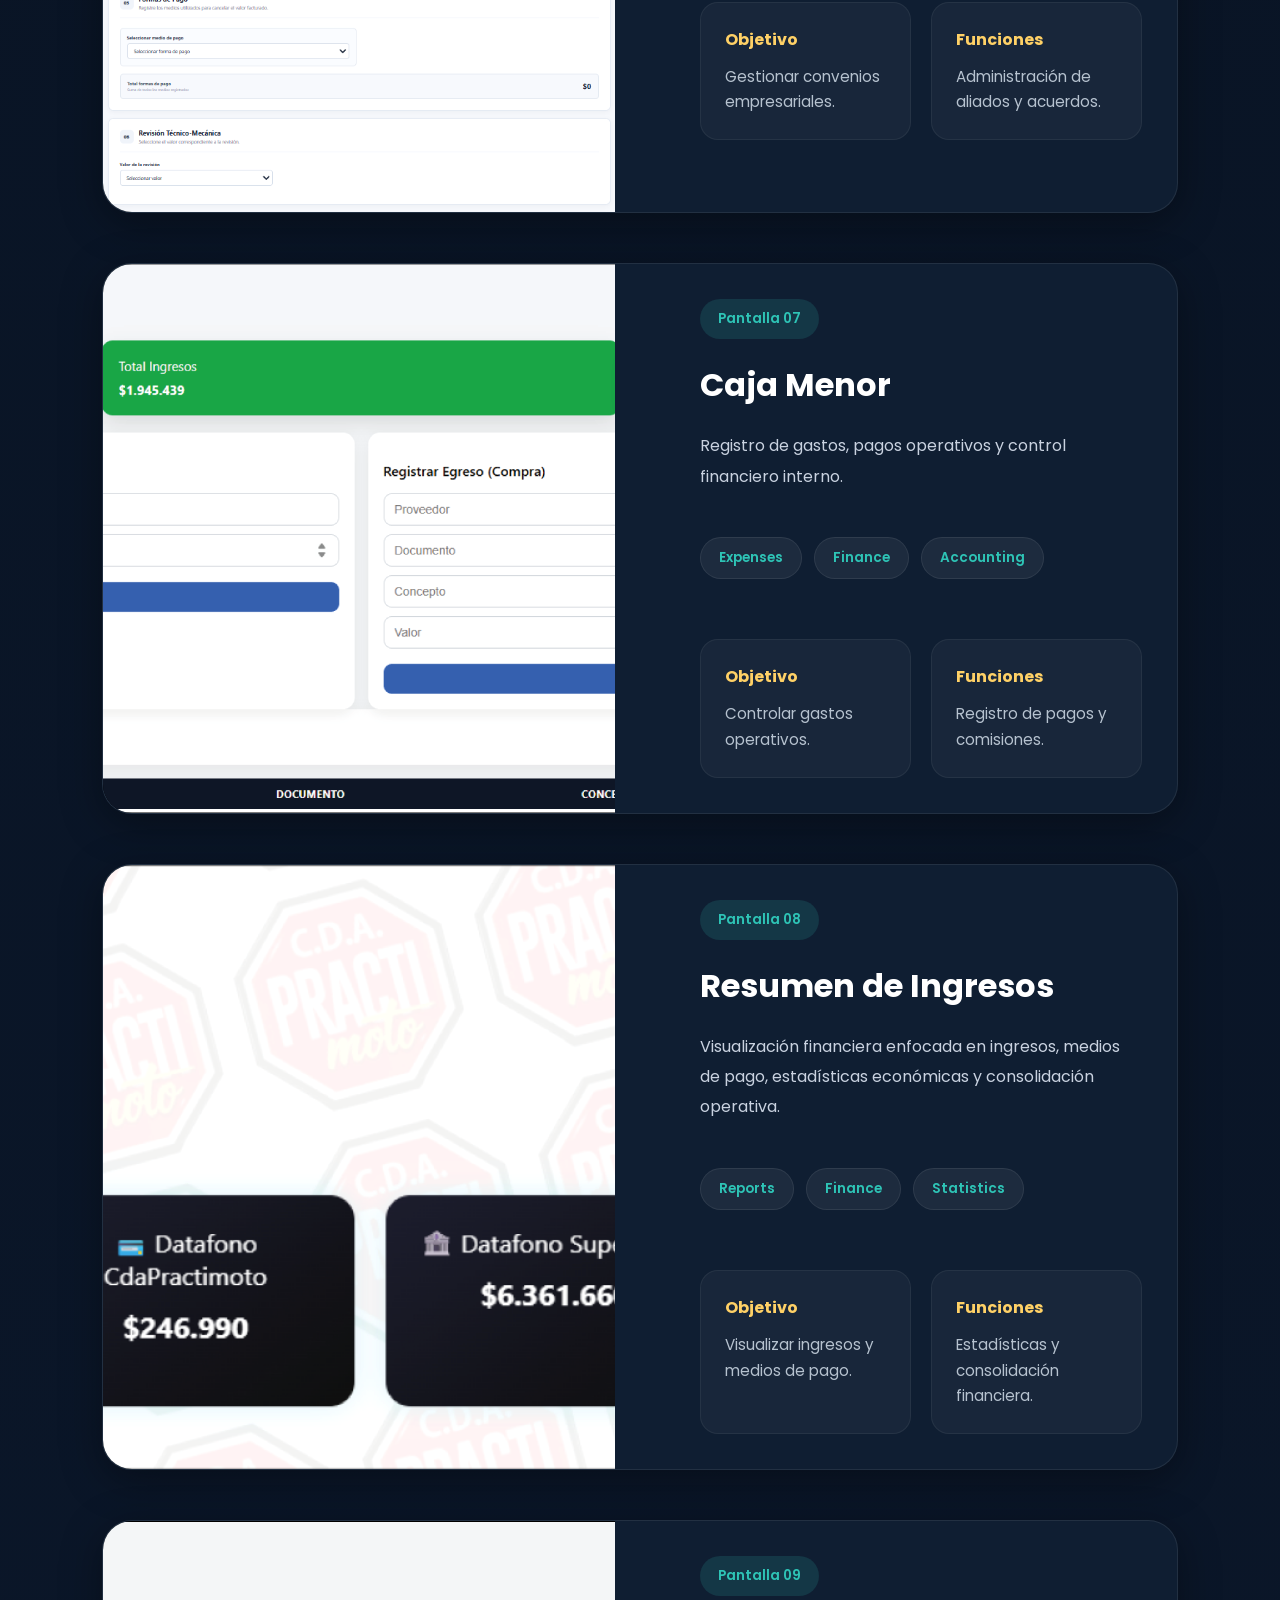
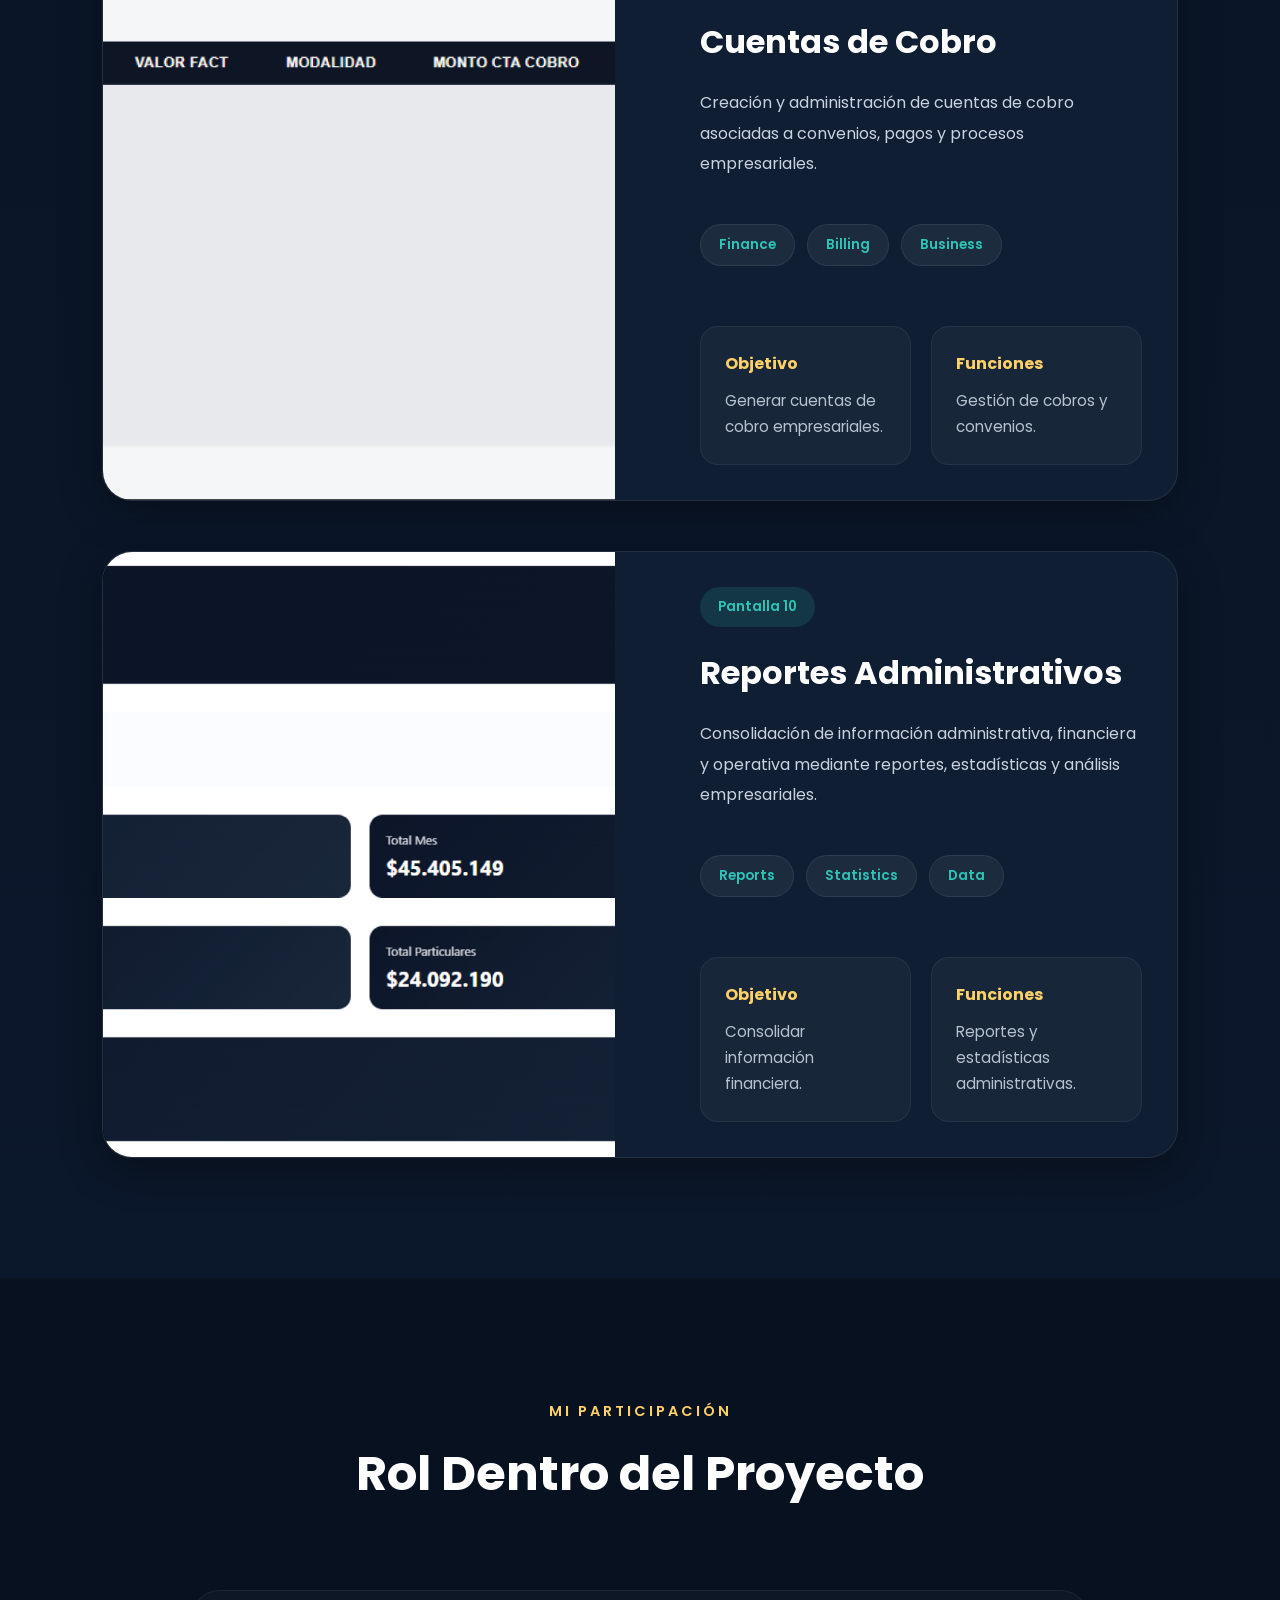
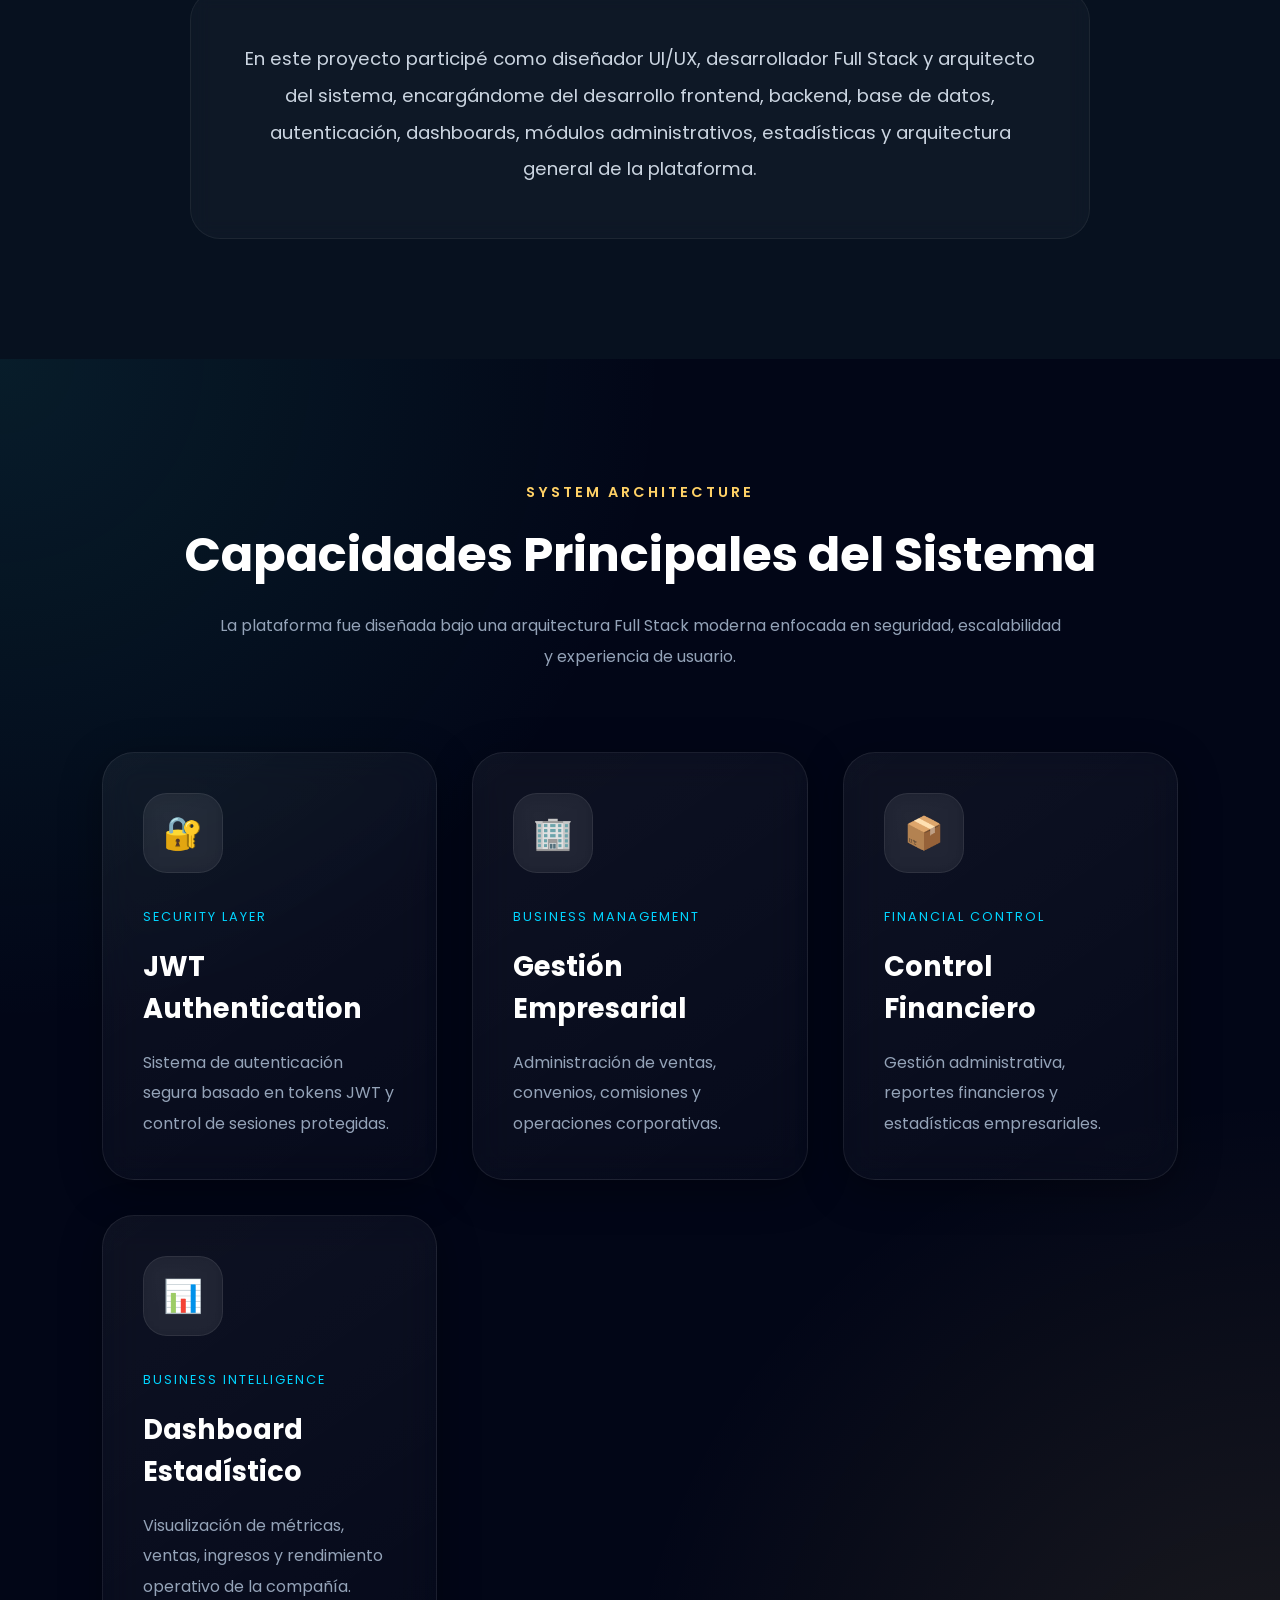
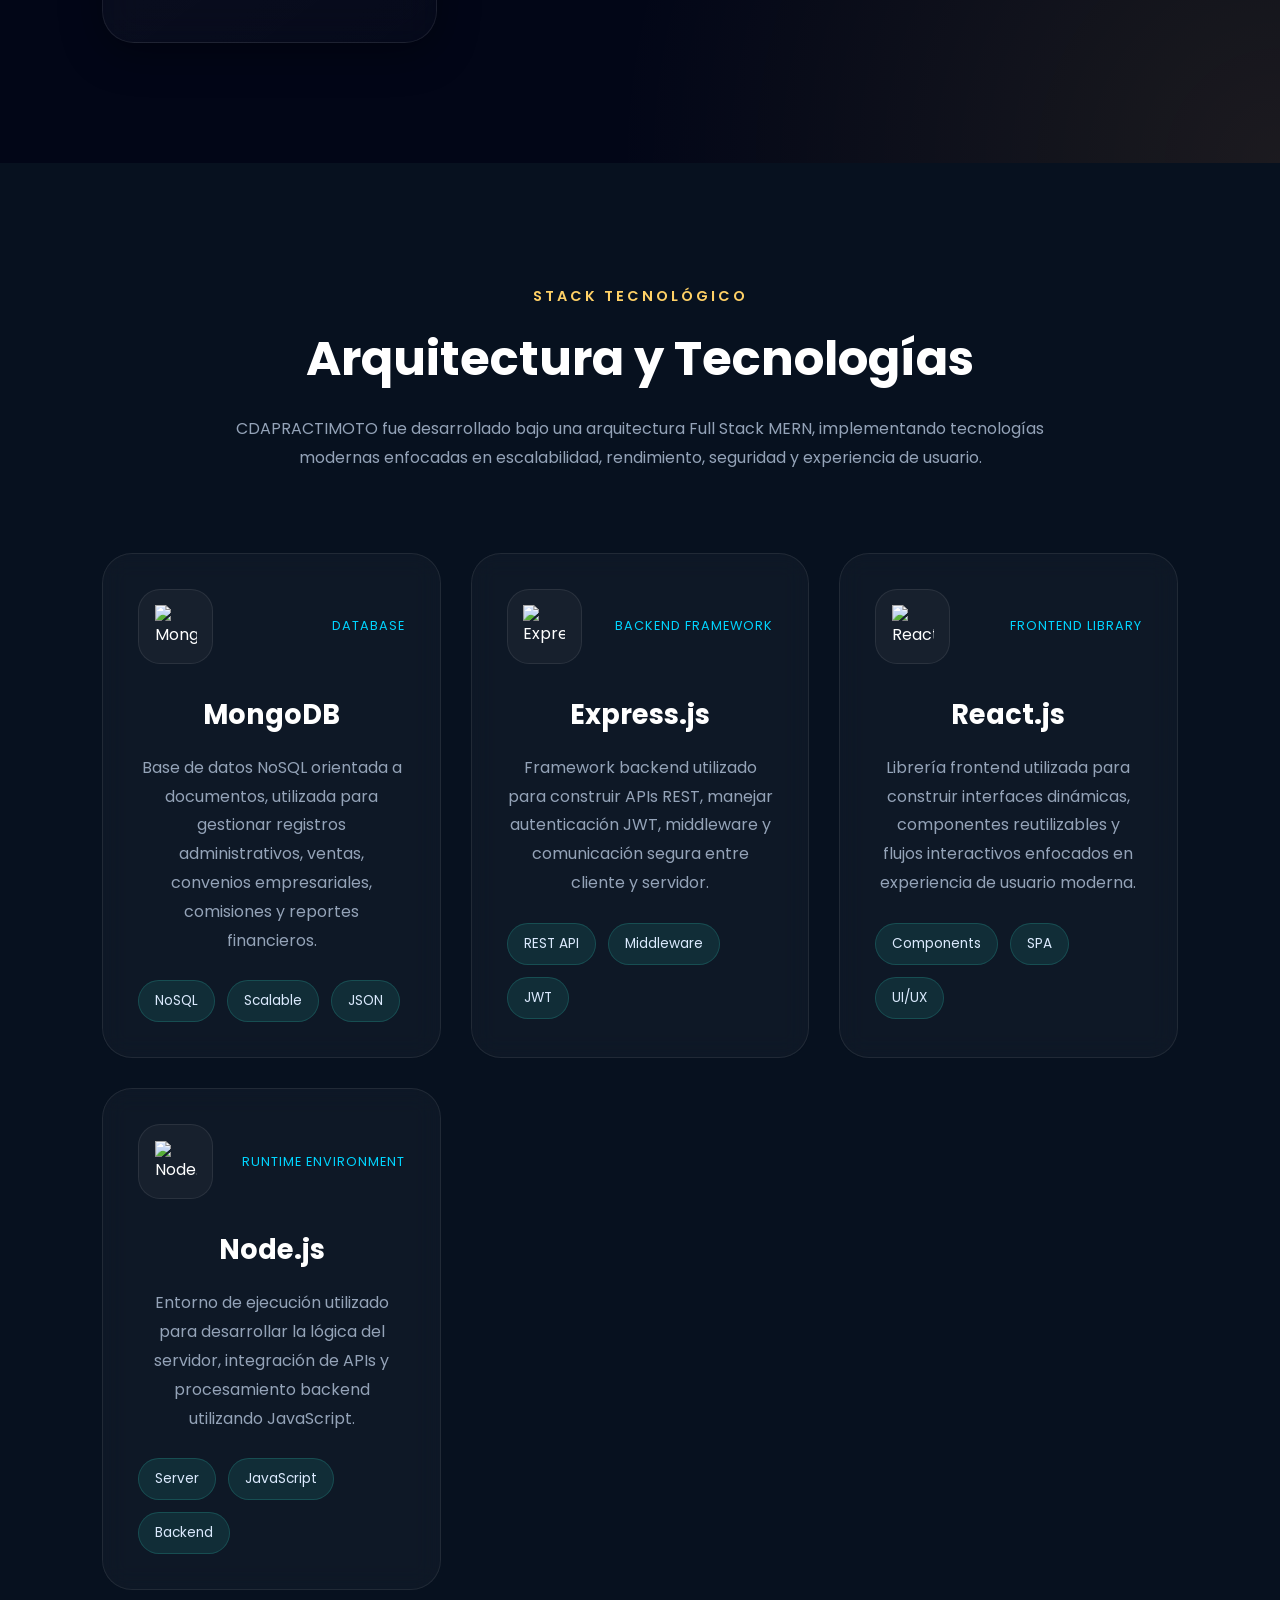
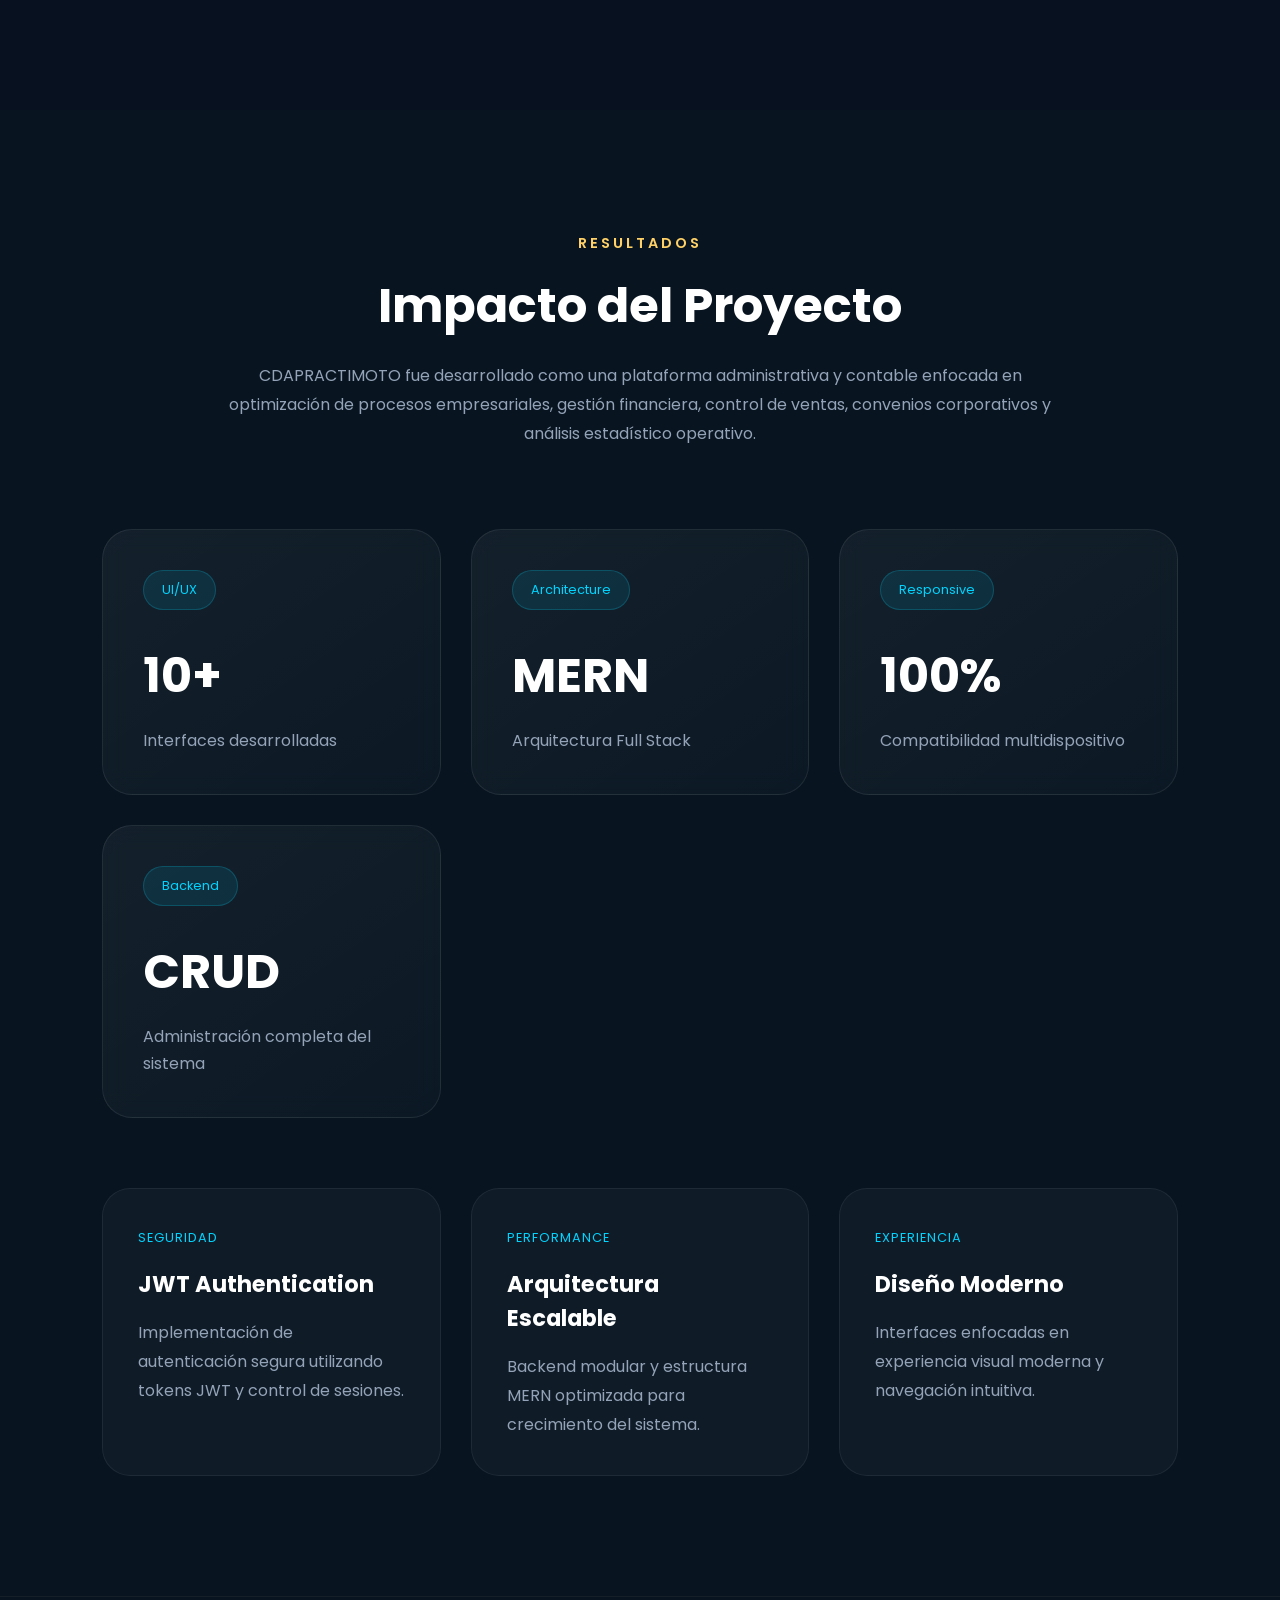
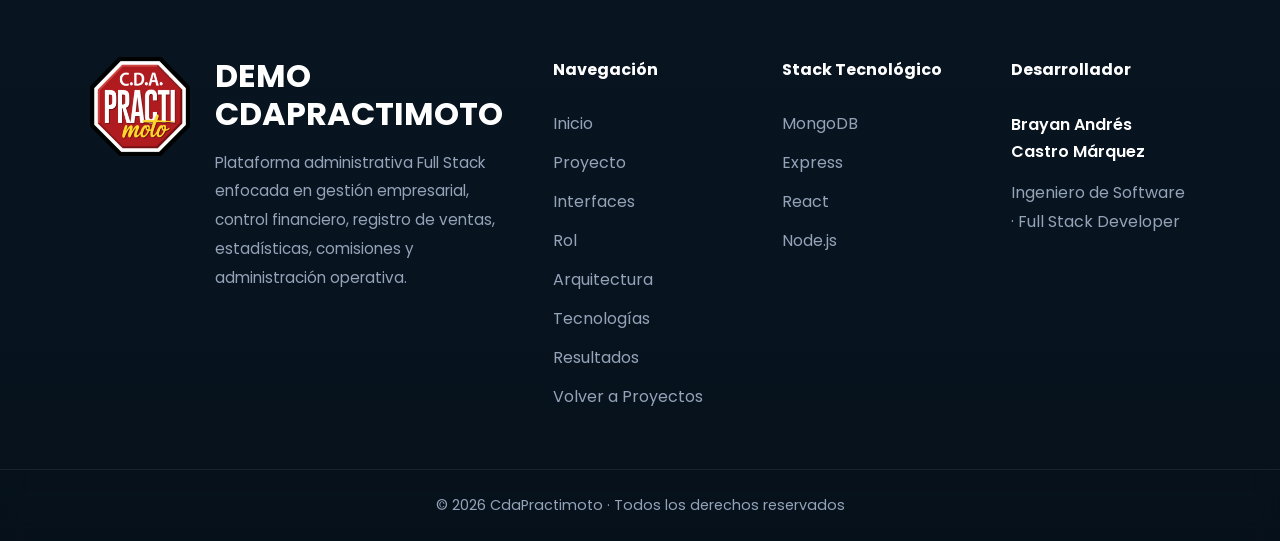
==== commit 1a5b0523: "Demo" ====
--- a/projects/cdapractimoto.html
+++ b/projects/cdapractimoto.html
@@ -269,7 +269,7 @@
 
                 <div class="card-image">
 
-                    <img src="/projects/imgCdaPractiMoto/login.png" alt="Login Administrativo">
+                    <img src="/projects/imgCdaPractiMoto/Loginadmin.png" alt="Login Administrativo">
 
                 </div>
 
@@ -356,7 +356,7 @@
 
                 <div class="card-image">
 
-                    <img src="/projects/imgCdaPractiMoto/dashboard.png" alt="Dashboard Empresarial">
+                    <img src="/projects/imgCdaPractiMoto/Dashboardv1.png" alt="Dashboard Empresarial">
 
                 </div>
 
@@ -558,7 +558,7 @@
 
                 <div class="card-image">
 
-                    <img src="/projects/imgCdaPractiMoto/registro.png" alt="Registro Principal">
+                    <img src="/projects/imgCdaPractiMoto/Registro de vehiculos.png" alt="Registro Principal">
 
                 </div>
 
@@ -626,7 +626,7 @@
 
                 <div class="card-image">
 
-                    <img src="/projects/imgCdaPractiMoto/registro-cliente+empleados.png" alt="Clientes y Empleados">
+                    <img src="/projects/imgCdaPractiMoto/Registroclientesympleados.png" alt="Clientes y Empleados">
 
                 </div>
 
@@ -694,7 +694,7 @@
 
                 <div class="card-image">
 
-                    <img src="/projects/imgCdaPractiMoto/registro-convenios.png" alt="Gestión de Convenios">
+                    <img src="/projects/imgCdaPractiMoto/Registroconvenios.png" alt="Gestión de Convenios">
 
                 </div>
 
